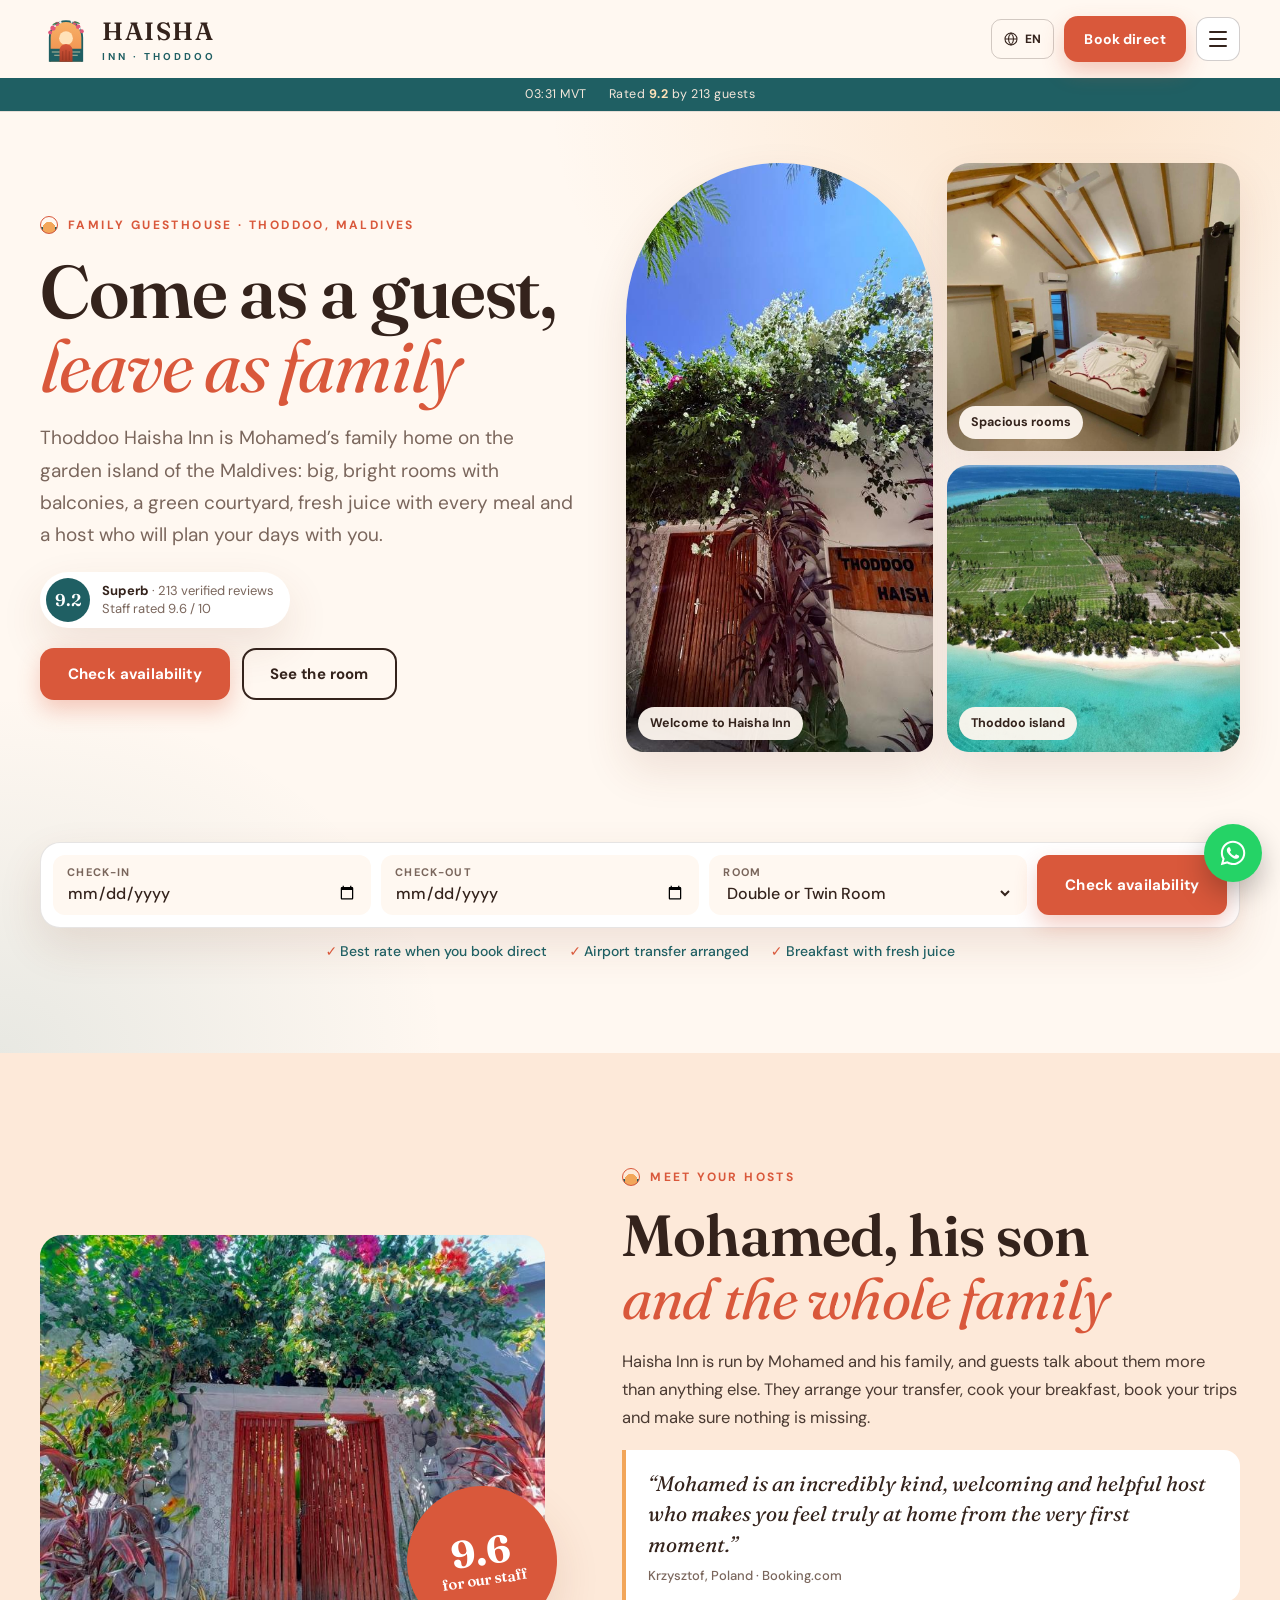
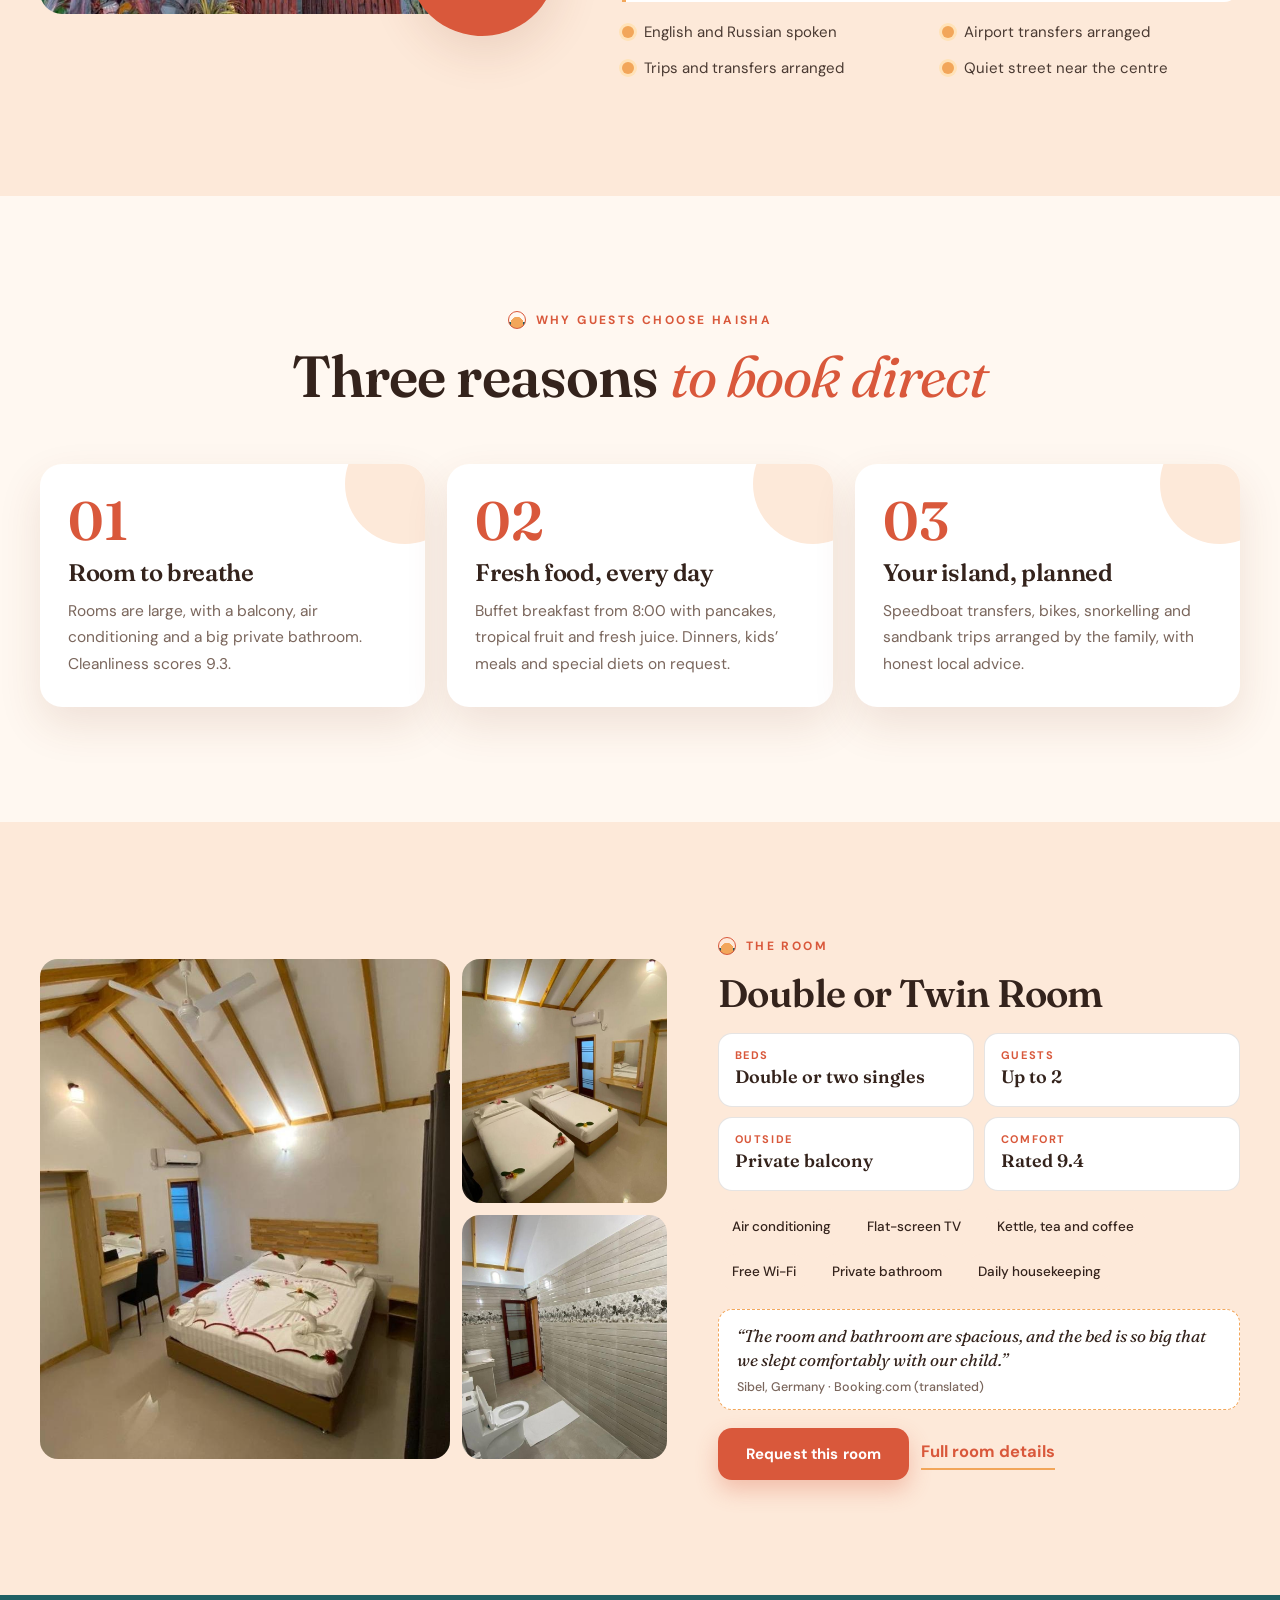
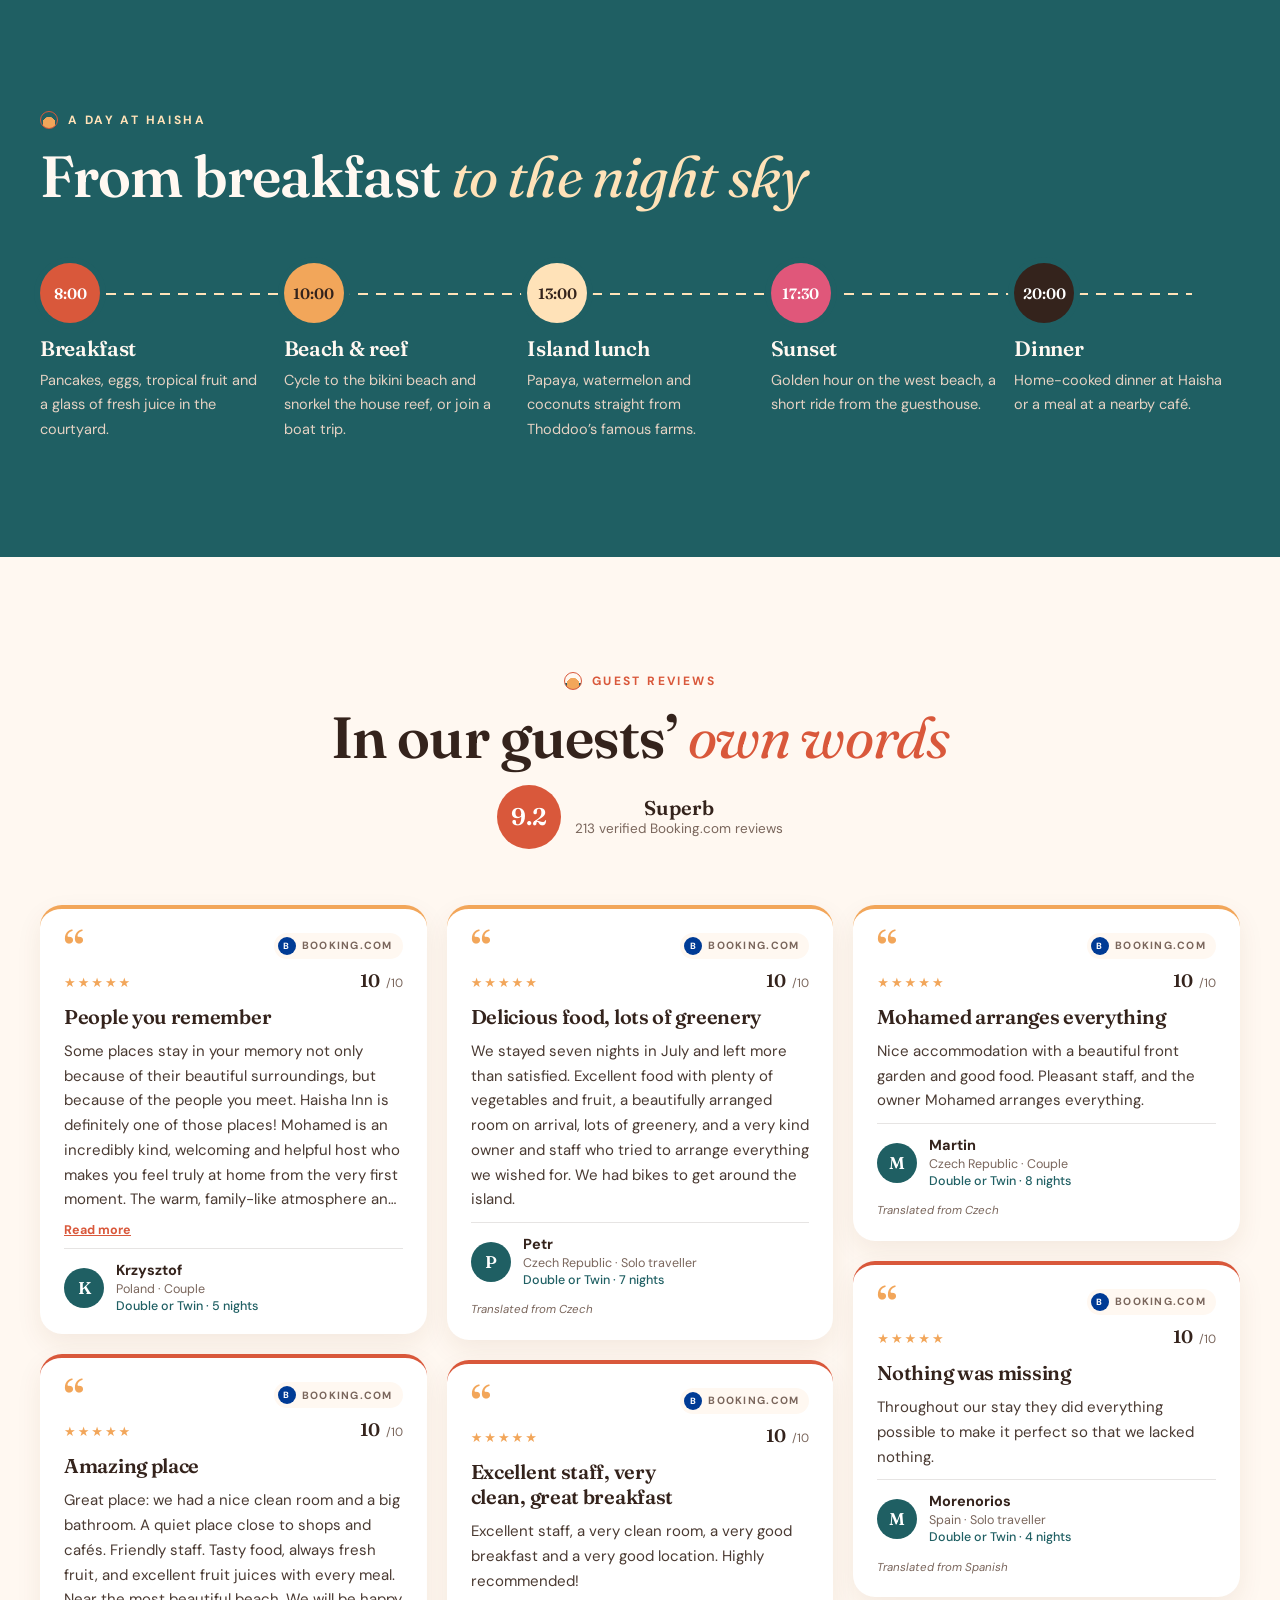
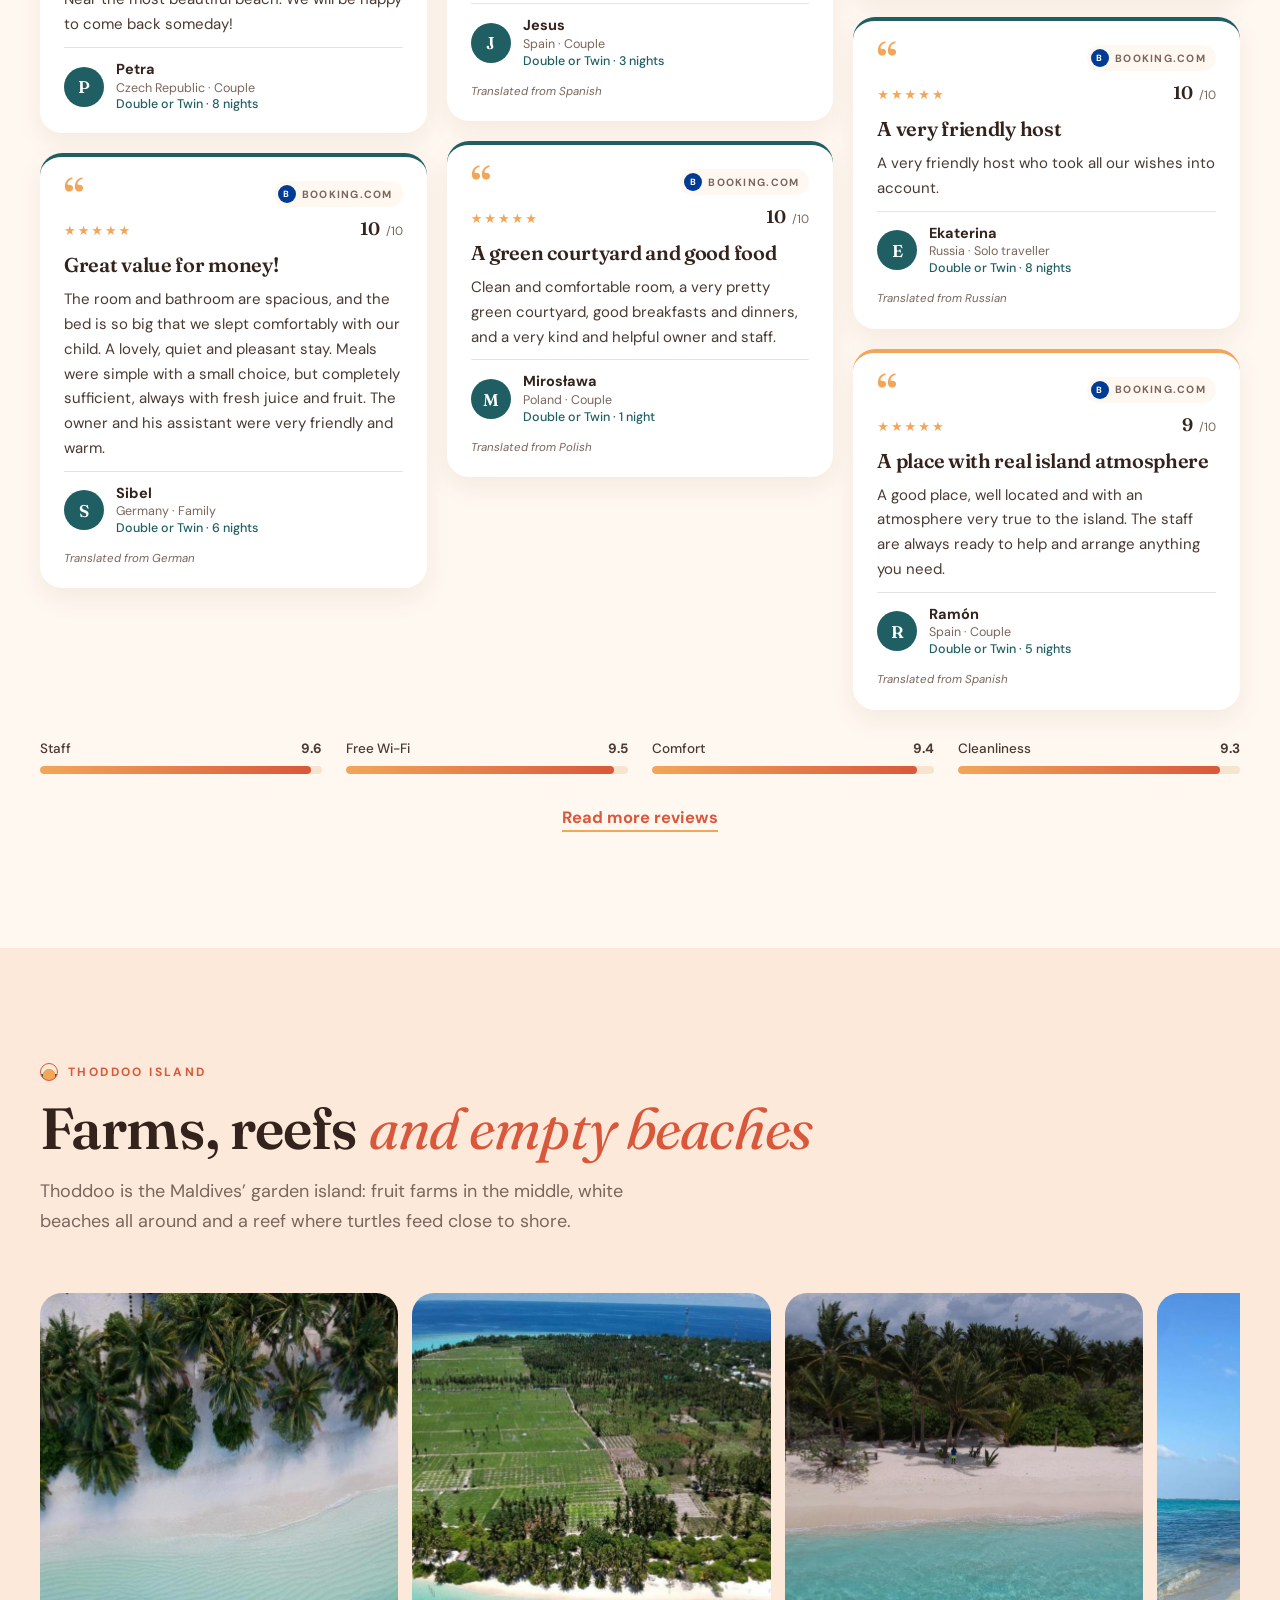
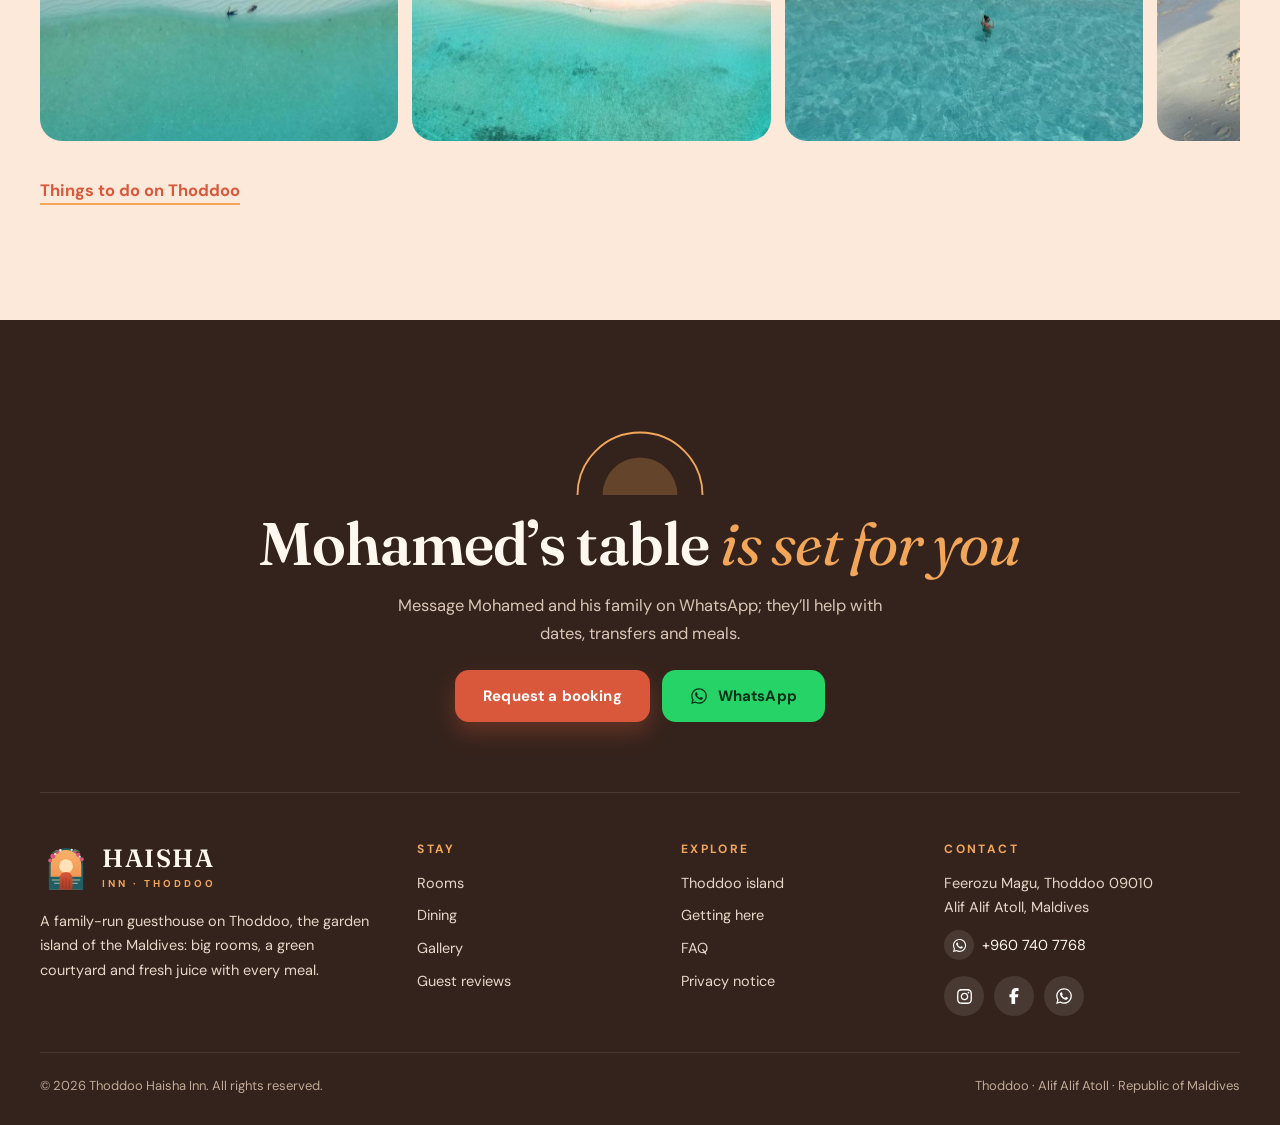
==== index.html @ 19a85dfe "Thoddoo Haisha Inn website" ====
<!doctype html>
<html lang="en">
<head>
<meta charset="utf-8">
<meta name="viewport" content="width=device-width,initial-scale=1,viewport-fit=cover">
<title>Thoddoo Haisha Inn | Family-Run Guesthouse on Thoddoo Island, Maldives</title>
<meta name="description" content="Stay with Mohamed's family at Thoddoo Haisha Inn: spacious balcony rooms, a green courtyard, buffet breakfast with fresh juice, airport transfers and bikes. Rated 9.2 by 213 guests. Book direct.">
<meta name="keywords" content="Thoddoo Haisha Inn, Haisha Inn Thoddoo, Thoddoo guesthouse, family-run guesthouse Maldives, where to stay in Thoddoo, Thoddoo island Maldives, Alif Alif Atoll, budget guesthouse Thoddoo">
<meta name="theme-color" content="#D9583B">
<meta property="og:type" content="website">
<meta property="og:site_name" content="Thoddoo Haisha Inn">
<meta property="og:title" content="Thoddoo Haisha Inn | Family-Run Guesthouse on Thoddoo Island, Maldives">
<meta property="og:description" content="Stay with Mohamed's family at Thoddoo Haisha Inn: spacious balcony rooms, a green courtyard, buffet breakfast with fresh juice, airport transfers and bikes. Rated 9.2 by 213 guests. Book direct.">
<meta property="og:image" content="assets/p01.jpg">
<meta name="twitter:card" content="summary_large_image">
<link rel="icon" type="image/svg+xml" href="logo-mark.svg">
<link rel="preconnect" href="https://fonts.googleapis.com">
<link rel="preconnect" href="https://fonts.gstatic.com" crossorigin>
<link rel="stylesheet" href="https://fonts.googleapis.com/css2?family=Fraunces:ital,opsz,wght@0,9..144,400;0,9..144,600;1,9..144,400;1,9..144,600&family=DM+Sans:wght@400;500;700&display=swap">
<link rel="stylesheet" href="style.css">
<script type="application/ld+json">
{"@context":"https://schema.org","@type":"Hotel","name":"Thoddoo Haisha Inn","description":"Family-run guesthouse on Thoddoo island, Alif Alif Atoll, Maldives, with spacious balcony rooms, a green courtyard, buffet breakfasts with fresh juice and fruit, airport transfers and bike rental.","address":{"@type":"PostalAddress","streetAddress":"Feerozu Magu","addressLocality":"Thoddoo","postalCode":"09010","addressRegion":"Alif Alif Atoll","addressCountry":"MV"},"geo":{"@type":"GeoCoordinates","latitude":4.436254,"longitude":72.962651},"checkinTime":"08:30","checkoutTime":"12:00","petsAllowed":false,"availableLanguage":["English","Russian"],"amenityFeature":[{"@type":"LocationFeatureSpecification","name":"Free Wi-Fi","value":true},{"@type":"LocationFeatureSpecification","name":"Air conditioning","value":true},{"@type":"LocationFeatureSpecification","name":"Garden","value":true},{"@type":"LocationFeatureSpecification","name":"Airport shuttle","value":true},{"@type":"LocationFeatureSpecification","name":"Room service","value":true},{"@type":"LocationFeatureSpecification","name":"Shared kitchen","value":true},{"@type":"LocationFeatureSpecification","name":"Private beach area","value":true}],"aggregateRating":{"@type":"AggregateRating","ratingValue":"9.2","bestRating":"10","worstRating":"1","reviewCount":"213"},"telephone":"+960 740 7768","image":"assets/p01.jpg"}
</script>
</head>
<body data-page="home">
<svg width="0" height="0" style="position:absolute" aria-hidden="true">
  <defs><linearGradient id="hs-sky" x1="0" y1="0" x2="0" y2="1"><stop offset="0" stop-color="#F7B267"/><stop offset="1" stop-color="#F08A4B"/></linearGradient>
    <linearGradient id="hs-door" x1="0" y1="0" x2="0" y2="1"><stop offset="0" stop-color="#D9583B"/><stop offset="1" stop-color="#A63D27"/></linearGradient></defs>
  <symbol id="logo" viewBox="0 0 64 64"><path d="M12 60V30a20 20 0 0 1 40 0v30z" fill="url(#hs-sky)"/>
  <circle cx="32" cy="31" r="8.5" fill="#FFE2B8"/>
  <path d="M12 44h40v16H12z" fill="#1F5F63"/>
  <path d="M15 48h34M18 52h28" stroke="#FFE2B8" stroke-width="1.2" stroke-linecap="round" opacity=".7"/>
  <path d="M24 60V46a8 8 0 0 1 16 0v14z" fill="url(#hs-door)"/>
  <path d="M28 47.5v10M32 46v12M36 47.5v10" stroke="#7A2A1A" stroke-width="1" stroke-linecap="round" opacity=".55"/>
  <path d="M12 60V30a20 20 0 0 1 40 0v30" fill="none" stroke="#1F5F63" stroke-width="2.2"/>
  <g fill="#E0577A">
    <circle cx="16" cy="18.5" r="3.2"/><circle cx="21" cy="13.5" r="2.6"/><circle cx="12.5" cy="24" r="2.4"/>
    <circle cx="47" cy="17" r="2.8"/><circle cx="51.5" cy="22.5" r="2.4"/><circle cx="43" cy="12.5" r="2.2"/>
  </g>
  <g fill="#FFFFFF" opacity=".9"><circle cx="18.5" cy="16" r="1.3"/><circle cx="49" cy="19.5" r="1.2"/><circle cx="25" cy="11.3" r="1.5"/><circle cx="39" cy="10.8" r="1.4"/></g>
  <g fill="#3E7C4F"><path d="M23 12c-3.5-1-6.5.5-8 3 3-.8 5.5-.6 8-3z"/><path d="M41 11c3.5-1.3 6.8 0 8.5 2.5-3.2-.6-5.8-.4-8.5-2.5z"/></g></symbol>
  <symbol id="i-wa" viewBox="0 0 448 512"><path fill="currentColor" d="M380.9 97.1C339 55.1 283.2 32 223.9 32c-122.4 0-222 99.6-222 222 0 39.1 10.2 77.3 29.6 111L0 480l117.7-30.9c32.4 17.7 68.9 27 106.1 27h.1c122.3 0 224.1-99.6 224.1-222 0-59.3-25.2-115-67.1-157zm-157 341.6c-33.2 0-65.7-8.9-94-25.7l-6.7-4-69.8 18.3L72 359.2l-4.4-7c-18.5-29.4-28.2-63.3-28.2-98.2 0-101.7 82.8-184.5 184.6-184.5 49.3 0 95.6 19.2 130.4 54.1 34.8 34.9 56.2 81.2 56.1 130.5 0 101.8-84.9 184.6-186.6 184.6zm101.2-138.2c-5.5-2.8-32.8-16.2-37.9-18-5.1-1.9-8.8-2.8-12.5 2.8-3.7 5.6-14.3 18-17.6 21.8-3.2 3.7-6.5 4.2-12 1.4-32.6-16.3-54-29.1-75.5-66-5.7-9.8 5.7-9.1 16.3-30.3 1.8-3.7.9-6.9-.5-9.7-1.4-2.8-12.5-30.1-17.1-41.2-4.5-10.8-9.1-9.3-12.5-9.5-3.2-.2-6.9-.2-10.6-.2-3.7 0-9.7 1.4-14.8 6.9-5.1 5.6-19.4 19-19.4 46.3 0 27.3 19.9 53.7 22.6 57.4 2.8 3.7 39.1 59.7 94.8 83.8 35.2 15.2 49 16.5 66.6 13.9 10.7-1.6 32.8-13.4 37.4-26.4 4.6-13 4.6-24.1 3.2-26.4-1.3-2.5-5-3.9-10.5-6.6z"/></symbol>
  <symbol id="i-ig" viewBox="0 0 448 512"><path fill="currentColor" d="M224.1 141c-63.6 0-114.9 51.3-114.9 114.9s51.3 114.9 114.9 114.9S339 319.5 339 255.9 287.7 141 224.1 141zm0 189.6c-41.1 0-74.7-33.5-74.7-74.7s33.5-74.7 74.7-74.7 74.7 33.5 74.7 74.7-33.6 74.7-74.7 74.7zm146.4-194.3c0 14.9-12 26.8-26.8 26.8-14.9 0-26.8-12-26.8-26.8s12-26.8 26.8-26.8 26.8 12 26.8 26.8zm76.1 27.2c-1.7-35.9-9.9-67.7-36.2-93.9-26.2-26.2-58-34.4-93.9-36.2-37-2.1-147.9-2.1-184.9 0-35.8 1.7-67.6 9.9-93.9 36.1s-34.4 58-36.2 93.9c-2.1 37-2.1 147.9 0 184.9 1.7 35.9 9.9 67.7 36.2 93.9s58 34.4 93.9 36.2c37 2.1 147.9 2.1 184.9 0 35.9-1.7 67.7-9.9 93.9-36.2 26.2-26.2 34.4-58 36.2-93.9 2.1-37 2.1-147.8 0-184.8zM398.8 388c-7.8 19.6-22.9 34.7-42.6 42.6-29.5 11.7-99.5 9-132.1 9s-102.7 2.6-132.1-9c-19.6-7.8-34.7-22.9-42.6-42.6-11.7-29.5-9-99.5-9-132.1s-2.6-102.7 9-132.1c7.8-19.6 22.9-34.7 42.6-42.6 29.5-11.7 99.5-9 132.1-9s102.7-2.6 132.1 9c19.6 7.8 34.7 22.9 42.6 42.6 11.7 29.5 9 99.5 9 132.1s2.7 102.7-9 132.1z"/></symbol>
  <symbol id="i-viber" viewBox="0 0 512 512"><path fill="currentColor" d="M444 49.9C431.3 38.2 379.9.9 265.3.4c0 0-135.1-8.1-200.9 52.3C27.8 89.3 14.9 143 13.5 209.5c-1.4 66.5-3.1 191.1 117 224.9h.1l-.1 51.6s-.8 20.9 13 25.1c16.6 5.2 26.4-10.7 42.3-27.8 8.7-9.4 20.7-23.2 29.8-33.7 82.2 6.9 145.3-8.9 152.5-11.2 16.6-5.4 110.5-17.4 125.7-142 15.8-128.6-7.6-209.8-49.8-246.5zM457.9 287c-12.9 104-89 110.6-103 115.1-6 1.9-61.5 15.7-131.2 11.2 0 0-52 62.7-68.2 79-5.3 5.3-11.1 4.8-11-5.7 0-6.9.4-85.7.4-85.7-.1 0-.1 0 0 0-101.8-28.2-95.8-134.3-94.7-189.8 1.1-55.5 11.6-101 42.6-131.6 55.7-50.5 170.4-43 170.4-43 96.9.4 143.3 29.6 154.1 39.4 35.7 30.6 53.9 103.8 40.6 211.1zm-139-80.8c.4 8.6-12.5 9.2-12.9.6-1.1-22-11.4-32.7-32.6-33.9-8.6-.5-7.8-13.4.7-12.9 27.9 1.5 43.4 17.5 44.8 46.2zm20.3 11.3c1-42.4-25.5-75.6-75.8-79.3-8.5-.6-7.6-13.5.9-12.9 58 4.2 88.9 44.1 87.8 92.5-.1 8.6-13.1 8.2-12.9-.3zm47 13.4c.1 8.6-12.9 8.7-12.9.1-.6-81.5-54.9-125.9-120.8-126.4-8.5-.1-8.5-12.9 0-12.9 73.7.5 133 51.4 133.7 139.2zM374.9 329v.2c-10.8 19-31 40-51.8 33.3l-.2-.3c-21.1-5.9-70.8-31.5-102.2-56.5-16.2-12.8-31-27.9-42.4-42.4-10.3-12.9-20.7-28.2-30.8-46.6-21.3-38.5-26-55.7-26-55.7-6.7-20.8 14.2-41 33.3-51.8h.2c9.2-4.8 18-3.2 23.9 3.9 0 0 12.4 14.8 17.7 22.1 5 6.8 11.7 17.7 15.2 23.8 6.1 10.9 2.3 22-3.7 26.6l-12 9.6c-6.1 4.9-5.3 14-5.3 14s17.8 67.3 84.3 84.3c0 0 9.1.8 14-5.3l9.6-12c4.6-6 15.7-9.8 26.6-3.7 14.7 8.3 33.4 21.2 45.8 32.9 7 5.7 8.6 14.4 3.8 23.6z"/></symbol>
  <symbol id="i-fb" viewBox="0 0 320 512"><path fill="currentColor" d="M80 299.3V512H196V299.3h86.5l18-97.8H196V166.9c0-51.7 20.3-71.5 72.7-71.5c16.3 0 29.4 .4 37 1.2V7.9C291.4 4 256.4 0 236.2 0C129.3 0 80 50.5 80 159.4v42.1H14v97.8H80z"/></symbol>
  <symbol id="i-mail" viewBox="0 0 24 24"><g fill="none" stroke="currentColor" stroke-width="1.5" stroke-linecap="round" stroke-linejoin="round"><rect x="3" y="5" width="18" height="14" rx="2"/><path d="M3 7l9 6 9-6"/></g></symbol>
  <symbol id="i-pin" viewBox="0 0 24 24"><g fill="none" stroke="currentColor" stroke-width="1.5" stroke-linejoin="round"><path d="M12 21s-7-6.2-7-11.5A7 7 0 0 1 19 9.5C19 14.8 12 21 12 21z"/><circle cx="12" cy="9.5" r="2.5"/></g></symbol>
  <symbol id="i-phone" viewBox="0 0 24 24"><path fill="none" stroke="currentColor" stroke-width="1.5" stroke-linejoin="round" d="M5 4h4l2 5-2.5 1.5a11 11 0 0 0 5 5L15 13l5 2v4a2 2 0 0 1-2 2A16 16 0 0 1 3 6a2 2 0 0 1 2-2"/></symbol>
  <symbol id="i-clock" viewBox="0 0 24 24"><g fill="none" stroke="currentColor" stroke-width="1.5" stroke-linecap="round"><circle cx="12" cy="12" r="9"/><path d="M12 7v5l3 2"/></g></symbol>
  <symbol id="u-star" viewBox="0 0 24 24"><path fill="none" stroke="currentColor" stroke-width="1.4" stroke-linejoin="round" d="M12 3l2.7 5.6 6.1.9-4.4 4.3 1 6.1L12 17l-5.4 2.9 1-6.1-4.4-4.3 6.1-.9z"/></symbol>
  <symbol id="u-bal" viewBox="0 0 24 24"><g fill="none" stroke="currentColor" stroke-width="1.4" stroke-linecap="round"><path d="M5 3h14v9H5zM12 3v9M3 12h18M5 12v9M9.5 12v9M14.5 12v9M19 12v9M3 21h18"/></g></symbol>
  <symbol id="u-walk" viewBox="0 0 24 24"><g fill="none" stroke="currentColor" stroke-width="1.4" stroke-linecap="round" stroke-linejoin="round"><circle cx="13" cy="4" r="1.8"/><path d="M10 21l2-6 3 3v3M9 11l3-3 3 3 2 1M12 8l-1 7M7 13l2-2"/><path d="M2 21c2 0 2-1 4-1"/></g></symbol>
  <symbol id="u-fam" viewBox="0 0 24 24"><g fill="none" stroke="currentColor" stroke-width="1.4" stroke-linecap="round"><circle cx="7" cy="6" r="2.2"/><circle cx="17" cy="6" r="2.2"/><circle cx="12" cy="12" r="1.7"/><path d="M3 20v-5a4 4 0 0 1 8 0M13 15a4 4 0 0 1 8 0v5M9.5 20v-2.5a2.5 2.5 0 0 1 5 0V20"/></g></symbol>
  <symbol id="u-bike" viewBox="0 0 24 24"><g fill="none" stroke="currentColor" stroke-width="1.4" stroke-linecap="round" stroke-linejoin="round"><circle cx="5.5" cy="16" r="3.5"/><circle cx="18.5" cy="16" r="3.5"/><path d="M5.5 16l4-7h6.5l2.5 7M9.5 9L12 16h1.5L16 9M8 6.5h3M15 6h2.5"/></g></symbol>
  <symbol id="u-boat" viewBox="0 0 24 24"><g fill="none" stroke="currentColor" stroke-width="1.4" stroke-linecap="round" stroke-linejoin="round"><path d="M3 14h18l-2.5 4.5H5.5z"/><path d="M6 14V9h8l3 5M9 9V6.5M2 21c1.5 0 1.5-1 3-1s1.5 1 3 1 1.5-1 3-1 1.5 1 3 1 1.5-1 3-1 1.5 1 3 1"/></g></symbol>
  <symbol id="u-food" viewBox="0 0 24 24"><g fill="none" stroke="currentColor" stroke-width="1.4" stroke-linecap="round" stroke-linejoin="round"><path d="M4 3v7a2 2 0 0 0 4 0V3M6 10v11M16 3c-2 0-3 2.5-3 6s1 4 3 4v8M16 3v18"/></g></symbol>
  <symbol id="u-wifi" viewBox="0 0 24 24"><g fill="none" stroke="currentColor" stroke-width="1.4" stroke-linecap="round"><path d="M2.5 9a14 14 0 0 1 19 0M5.5 12.5a9.5 9.5 0 0 1 13 0M8.5 16a5 5 0 0 1 7 0"/><circle cx="12" cy="19.2" r="1" fill="currentColor"/></g></symbol>
  <symbol id="u-snow" viewBox="0 0 24 24"><g fill="none" stroke="currentColor" stroke-width="1.4" stroke-linecap="round"><path d="M12 2v20M4.5 6.5l15 11M19.5 6.5l-15 11M9 3.5l3 2.5 3-2.5M9 20.5l3-2.5 3 2.5"/></g></symbol>
  <symbol id="u-desk" viewBox="0 0 24 24"><g fill="none" stroke="currentColor" stroke-width="1.4" stroke-linecap="round"><path d="M3 18h18M5 18a7 7 0 0 1 14 0M12 9V7M10 7h4"/></g></symbol>
  <symbol id="u-bell" viewBox="0 0 24 24"><g fill="none" stroke="currentColor" stroke-width="1.4" stroke-linecap="round"><path d="M3 17h18M4.5 17a7.5 7.5 0 0 1 15 0M12 9.5V8M7 20h10"/></g></symbol>
  <symbol id="u-leaf" viewBox="0 0 24 24"><g fill="none" stroke="currentColor" stroke-width="1.4" stroke-linecap="round" stroke-linejoin="round"><path d="M5 19c0-8 5-14 15-15-1 10-7 15-15 15zM5 19l8-8"/></g></symbol>
  <symbol id="u-wash" viewBox="0 0 24 24"><g fill="none" stroke="currentColor" stroke-width="1.4"><rect x="4" y="3" width="16" height="18" rx="2"/><circle cx="12" cy="13" r="4.5"/><path d="M7 6.5h2"/></g></symbol>
  <symbol id="u-cash" viewBox="0 0 24 24"><g fill="none" stroke="currentColor" stroke-width="1.4"><rect x="2.5" y="6" width="19" height="12" rx="2"/><circle cx="12" cy="12" r="2.8"/></g></symbol>
  <symbol id="u-lang" viewBox="0 0 24 24"><g fill="none" stroke="currentColor" stroke-width="1.4"><circle cx="12" cy="12" r="9"/><path d="M3 12h18M12 3c2.5 2.6 3.8 5.6 3.8 9s-1.3 6.4-3.8 9c-2.5-2.6-3.8-5.6-3.8-9S9.5 5.6 12 3z"/></g></symbol>
  <symbol id="u-nosmoke" viewBox="0 0 24 24"><g fill="none" stroke="currentColor" stroke-width="1.4" stroke-linecap="round"><circle cx="12" cy="12" r="9"/><path d="M5.6 5.6l12.8 12.8M7 13h7M16 13h1"/></g></symbol>
</svg>

<a class="skip" href="#main">Skip to content</a>
<div class="progress" aria-hidden="true"><i></i></div>

<header class="site-h">
  <div class="wrap">
    <nav class="nav nav-m" id="nav" aria-label="Main">
      <a href="index.html" data-p="home">Home</a><a href="rooms.html" data-p="rooms">Rooms</a><a href="dining.html" data-p="dining">Dining</a><a href="experiences.html" data-p="experiences">Thoddoo</a><a href="gallery.html" data-p="gallery">Gallery</a><a href="reviews.html" data-p="reviews">Reviews</a><a href="plan.html" data-p="plan">Plan Your Trip</a><a href="contact.html" data-p="contact">Contact</a>
    </nav>
    <nav class="nav nav-l" aria-label="Main left"><a href="rooms.html" data-p="rooms">Rooms</a><a href="dining.html" data-p="dining">Dining</a><a href="experiences.html" data-p="experiences">Thoddoo</a><a href="gallery.html" data-p="gallery">Gallery</a></nav>
    <a class="logo" href="index.html" aria-label="Thoddoo Haisha Inn, home"><svg class="logo-svg" aria-hidden="true"><use href="#logo"/></svg><span class="logo-t"><b>HAISHA</b><small>INN · THODDOO</small></span></a>
    <nav class="nav nav-r" aria-label="Main right"><a href="reviews.html" data-p="reviews">Reviews</a><a href="plan.html" data-p="plan">Plan Your Trip</a><a href="contact.html" data-p="contact">Contact</a></nav>
    <a class="btn btn-sun hdr-cta" href="contact.html#book">Book direct</a>
    <button class="burger" type="button" aria-label="Menu" aria-expanded="false" aria-controls="nav"><i></i><i></i><i></i></button>
  </div>
  <div class="sunbar"><span id="mvt"></span><span id="wx" hidden></span><span>Rated <b>9.2</b> by 213 guests</span></div>
</header>

<main id="main" tabindex="-1">
<section class="hero">
  <div class="wrap">
    <div class="hero-copy rv">
      <span class="eyebrow">Family guesthouse · Thoddoo, Maldives</span>
      <h1>Come as a guest, <em>leave as family</em></h1>
      <p class="lead">Thoddoo Haisha Inn is Mohamed’s family home on the garden island of the Maldives: big, bright rooms with balconies, a green courtyard, fresh juice with every meal and a host who will plan your days with you.</p>
      <span class="score-chip"><b>9.2</b><span><strong>Superb</strong> · 213 verified reviews<br>Staff rated 9.6 / 10</span></span>
      <div class="row"><a class="btn btn-sun" href="contact.html#book">Check availability</a><a class="btn btn-ghost" href="rooms.html">See the room</a></div>
    </div>
    <div class="collage rv">
      <figure><img src="assets/p01.jpg" alt="Entrance of Thoddoo Haisha Inn under pink bougainvillea, with the guesthouse name sign" fetchpriority="high"><figcaption>Welcome to Haisha Inn</figcaption></figure>
      <figure><img src="assets/p02.jpg" alt="Spacious double room with wooden ceiling beams"><figcaption>Spacious rooms</figcaption></figure>
      <figure><img src="assets/p07.jpg" alt="Aerial view of Thoddoo island farms and lagoon"><figcaption>Thoddoo island</figcaption></figure>
    </div>
    <div class="bbar rv">
      <form id="bookBar" aria-label="Check availability">
        <label>Check-in<input type="date" id="bIn" required></label>
        <label>Check-out<input type="date" id="bOut" required></label>
        <label>Room<select id="bRoom"><option value="Double or Twin Room">Double or Twin Room</option></select></label>
        <button class="btn btn-sun" type="submit">Check availability</button>
      </form>
      <ul class="perks"><li>Best rate when you book direct</li><li>Airport transfer arranged</li><li>Breakfast with fresh juice</li></ul>
    </div>
  </div>
</section>

<section class="band mist">
  <div class="wrap host">
    <div class="host-photo rv">
      <img src="assets/p09.jpg" alt="Red wooden door framed by flowers at Haisha Inn" loading="lazy">
      <div class="stamp"><b>9.6</b>for our staff</div>
    </div>
    <div class="host-copy rv">
      <span class="eyebrow">Meet your hosts</span>
      <h2 class="h2">Mohamed, his son <em>and the whole family</em></h2>
      <p>Haisha Inn is run by Mohamed and his family, and guests talk about them more than anything else. They arrange your transfer, cook your breakfast, book your trips and make sure nothing is missing.</p>
      <blockquote>“Mohamed is an incredibly kind, welcoming and helpful host who makes you feel truly at home from the very first moment.”<cite>Krzysztof, Poland · Booking.com</cite></blockquote>
      <ul class="ticks"><li>English and Russian spoken</li><li>Airport transfers arranged</li><li>Trips and transfers arranged</li><li>Quiet street near the centre</li></ul>
    </div>
  </div>
</section>

<section class="band">
  <div class="wrap">
    <div class="head center rv"><span class="eyebrow">Why guests choose Haisha</span><h2 class="h2">Three reasons <em>to book direct</em></h2></div>
    <div class="reasons">
      <article class="reason rv"><b>01</b><h3>Room to breathe</h3><p>Rooms are large, with a balcony, air conditioning and a big private bathroom. Cleanliness scores 9.3.</p></article>
      <article class="reason rv"><b>02</b><h3>Fresh food, every day</h3><p>Buffet breakfast from 8:00 with pancakes, tropical fruit and fresh juice. Dinners, kids’ meals and special diets on request.</p></article>
      <article class="reason rv"><b>03</b><h3>Your island, planned</h3><p>Speedboat transfers, bikes, snorkelling and sandbank trips arranged by the family, with honest local advice.</p></article>
    </div>
  </div>
</section>

<section class="band mist">
  <div class="wrap room-feature">
    <div class="room-strip rv" data-lb="room">
      <button type="button"><img src="assets/p02.jpg" alt="Double room with wooden beams and soft light" loading="lazy"></button>
      <button type="button"><img src="assets/p05.jpg" alt="Twin beds set up for two friends" loading="lazy"></button>
      <button type="button"><img src="assets/p03.jpg" alt="Large private bathroom" loading="lazy"></button>
    </div>
    <div class="room-info rv">
      <span class="eyebrow">The room</span>
      <h3>Double or Twin Room</h3>
      <div class="spec"><div><small>Beds</small><b>Double or two singles</b></div><div><small>Guests</small><b>Up to 2</b></div><div><small>Outside</small><b>Private balcony</b></div><div><small>Comfort</small><b>Rated 9.4</b></div></div>
      <ul class="feat"><li>Air conditioning</li><li>Flat-screen TV</li><li>Kettle, tea and coffee</li><li>Free Wi-Fi</li><li>Private bathroom</li><li>Daily housekeeping</li></ul>
      <p class="rq">“The room and bathroom are spacious, and the bed is so big that we slept comfortably with our child.”<cite>Sibel, Germany · Booking.com (translated)</cite></p>
      <div class="row" style="display:flex;gap:12px;flex-wrap:wrap"><a class="btn btn-sun" href="contact.html?room=Double%20or%20Twin%20Room#book">Request this room</a><a class="link" href="rooms.html" style="align-self:center">Full room details</a></div>
    </div>
  </div>
</section>

<section class="band teal">
  <div class="wrap">
    <div class="head rv"><span class="eyebrow">A day at Haisha</span><h2 class="h2">From breakfast <em>to the night sky</em></h2></div>
    <ol class="day">
      <li class="rv"><time>8:00</time><h3>Breakfast</h3><p>Pancakes, eggs, tropical fruit and a glass of fresh juice in the courtyard.</p></li>
      <li class="rv"><time>10:00</time><h3>Beach & reef</h3><p>Cycle to the bikini beach and snorkel the house reef, or join a boat trip.</p></li>
      <li class="rv"><time>13:00</time><h3>Island lunch</h3><p>Papaya, watermelon and coconuts straight from Thoddoo’s famous farms.</p></li>
      <li class="rv"><time>17:30</time><h3>Sunset</h3><p>Golden hour on the west beach, a short ride from the guesthouse.</p></li>
      <li class="rv"><time>20:00</time><h3>Dinner</h3><p>Home-cooked dinner at Haisha or a meal at a nearby café.</p></li>
    </ol>
  </div>
</section>

<section class="band">
  <div class="wrap">
    <div class="head center rv">
      <span class="eyebrow">Guest reviews</span>
      <h2 class="h2">In our guests’ <em>own words</em></h2>
      <span class="tm-sum"><b>9.2</b><span><strong>Superb</strong>213 verified Booking.com reviews</span></span>
    </div>
    <div class="tm-wrap rv"><div class="tm-track" id="tmTrack"></div></div>
    <div class="bars rv">
      <div class="bar"><div><span>Staff</span><b>9.6</b></div><i style="--w:96%"></i></div>
      <div class="bar"><div><span>Free Wi-Fi</span><b>9.5</b></div><i style="--w:95%"></i></div>
      <div class="bar"><div><span>Comfort</span><b>9.4</b></div><i style="--w:94%"></i></div>
      <div class="bar"><div><span>Cleanliness</span><b>9.3</b></div><i style="--w:93%"></i></div>
    </div>
    <p style="text-align:center;margin-top:30px"><a class="link" href="reviews.html">Read more reviews</a></p>
  </div>
</section>

<section class="band mist">
  <div class="wrap">
    <div class="head rv"><span class="eyebrow">Thoddoo island</span><h2 class="h2">Farms, reefs <em>and empty beaches</em></h2><p class="lead">Thoddoo is the Maldives’ garden island: fruit farms in the middle, white beaches all around and a reef where turtles feed close to shore.</p></div>
    <div class="film rv" data-lb="island">
      <button type="button"><img src="assets/p13.jpg" alt="Drone view of Thoddoo beach and turquoise lagoon" loading="lazy"></button>
      <button type="button"><img src="assets/p15.jpg" alt="Aerial view of Thoddoo farms and coastline" loading="lazy"></button>
      <button type="button"><img src="assets/p14.jpg" alt="Clear water over the Thoddoo reef" loading="lazy"></button>
      <button type="button"><img src="assets/p04.jpg" alt="Couple walking on a Thoddoo beach" loading="lazy"></button>
      <button type="button"><img src="assets/p16.jpg" alt="White sand and lagoon seen from above" loading="lazy"></button>
      <button type="button"><img src="assets/p17.jpg" alt="Reef edge and deep blue ocean" loading="lazy"></button>
    </div>
    <p style="margin-top:24px"><a class="link" href="experiences.html">Things to do on Thoddoo</a></p>
  </div>
</section>

</main>

<footer class="site-f">
  <div class="wrap">
    <div class="f-cta">
      <svg class="f-sun" viewBox="0 0 120 60" aria-hidden="true"><path d="M10 60a50 50 0 0 1 100 0" fill="none" stroke="currentColor" stroke-width="1.5"/><path d="M30 60a30 30 0 0 1 60 0" fill="currentColor" opacity=".25"/></svg>
      <h2>Mohamed’s table <em>is set for you</em></h2>
      <p>Message Mohamed and his family on WhatsApp; they’ll help with dates, transfers and meals.</p>
      <div class="row"><a class="btn btn-sun" href="contact.html#book">Request a booking</a><a class="btn btn-wa" data-link="whatsapp" href="contact.html" target="_blank" rel="noopener"><svg width="18" height="18" aria-hidden="true"><use href="#i-wa"/></svg>WhatsApp</a></div>
    </div>
    <div class="ft">
      <div>
        <a class="logo ft-logo" href="index.html" aria-label="Thoddoo Haisha Inn, home"><svg class="logo-svg" aria-hidden="true"><use href="#logo"/></svg><span class="logo-t"><b>HAISHA</b><small>INN · THODDOO</small></span></a>
        <p>A family-run guesthouse on Thoddoo, the garden island of the Maldives: big rooms, a green courtyard and fresh juice with every meal.</p>
      </div>
      <div>
        <h4>Stay</h4>
        <nav aria-label="Stay"><a href="rooms.html">Rooms</a><a href="dining.html">Dining</a><a href="gallery.html">Gallery</a><a href="reviews.html">Guest reviews</a></nav>
      </div>
      <div>
        <h4>Explore</h4>
        <nav aria-label="Explore"><a href="experiences.html">Thoddoo island</a><a href="plan.html">Getting here</a><a href="plan.html#faq">FAQ</a><a href="privacy.html">Privacy notice</a></nav>
      </div>
      <div>
        <h4>Contact</h4>
        <address class="ft-contact">
          <span>Feerozu Magu, Thoddoo 09010<br>Alif Alif Atoll, Maldives</span>
          <span class="fc-line"><a class="fc-ico" data-link="whatsapp" href="contact.html" target="_blank" rel="noopener" aria-label="WhatsApp"><svg width="15" height="15" aria-hidden="true"><use href="#i-wa"/></svg></a><a class="fc-txt" data-link="phone" data-text="phone" href="contact.html"></a></span>
          <span class="fc-line"><a class="fc-ico" data-link="email" href="contact.html" aria-label="Email"><svg width="15" height="15" aria-hidden="true"><use href="#i-mail"/></svg></a><a class="fc-txt" data-link="email" data-text="email" href="contact.html"></a></span>
        </address>
        <div class="social" aria-label="Follow us">
          <a data-link="instagram" href="contact.html" target="_blank" rel="noopener" aria-label="Instagram"><svg width="17" height="17" aria-hidden="true"><use href="#i-ig"/></svg></a>
          <a data-link="facebook" href="contact.html" target="_blank" rel="noopener" aria-label="Facebook"><svg width="16" height="16" aria-hidden="true"><use href="#i-fb"/></svg></a>
          <a data-link="viber" href="contact.html" aria-label="Viber"><svg width="18" height="18" aria-hidden="true"><use href="#i-viber"/></svg></a>
          <a data-link="whatsapp" href="contact.html" target="_blank" rel="noopener" aria-label="WhatsApp"><svg width="18" height="18" aria-hidden="true"><use href="#i-wa"/></svg></a>
        </div>
      </div>
    </div>
    <div class="fb"><span>© <span data-year>2026</span> Thoddoo Haisha Inn. All rights reserved.</span><span>Thoddoo · Alif Alif Atoll · Republic of Maldives</span></div>
  </div>
</footer>

<div class="mbar" role="region" aria-label="Quick booking">
  <a class="btn btn-sun" href="contact.html#book">Check availability</a>
  <a class="btn btn-wa" data-link="whatsapp" href="contact.html" target="_blank" rel="noopener" aria-label="WhatsApp us"><svg width="20" height="20" aria-hidden="true"><use href="#i-wa"/></svg></a>
</div>
<a class="fab" data-link="whatsapp" href="contact.html" target="_blank" rel="noopener" aria-label="Chat with us on WhatsApp"><svg width="28" height="28" aria-hidden="true"><use href="#i-wa"/></svg></a>
<script src="i18n.js"></script>
<script src="site.js"></script>
</body>
</html>
---- style.css ----
/* Thoddoo Haisha Inn — "Sunset Paradise" (archetype 2, warm family edition) */
:root{
  --cream:#FFF8F1; --mist:#FDE9D9; --sand:#F7E4CF; --white:#FFFFFF;
  --coral:#D9583B; --coral-d:#B8432A; --apricot:#F2A65A; --peach:#FFE2B8;
  --teal:#1F5F63; --teal-l:#2A7F84; --pink:#E0577A; --leaf:#3E7C4F;
  --cocoa:#34231C; --text:#4A3A32; --muted:#7A665C; --line:rgba(52,35,28,.12); --line-2:rgba(52,35,28,.22);
  --display:'Fraunces', Georgia, 'Times New Roman', serif;
  --body:'DM Sans', system-ui, -apple-system, 'Segoe UI', sans-serif;
  --gutter:max(20px, env(safe-area-inset-left,0px));
  --r:22px; --shadow:0 18px 44px rgba(120,60,30,.12);
  color-scheme:light;
}
*,*::before,*::after{box-sizing:border-box}
html{scroll-behavior:smooth;-webkit-text-size-adjust:100%;overflow-x:clip}
body{margin:0;background:var(--cream);color:var(--text);font:400 16.5px/1.7 var(--body);-webkit-font-smoothing:antialiased;overflow-x:clip}
img{max-width:100%;display:block}
a{color:inherit}
p{margin:0}
h1,h2,h3,h4{font-family:var(--display);font-weight:600;color:var(--cocoa);margin:0;line-height:1.08;letter-spacing:-.015em;text-wrap:balance;overflow-wrap:break-word;hyphens:auto}
h1 em,h2 em,h3 em{font-style:italic;font-weight:400;color:var(--coral)}
:focus-visible{outline:3px solid var(--apricot);outline-offset:3px}
[hidden]{display:none!important}
::selection{background:var(--peach);color:var(--cocoa)}
main{overflow-x:clip}
main:focus{outline:none}

.wrap{max-width:1240px;margin:0 auto;padding-inline:var(--gutter)}
.band{padding-block:clamp(72px,9vw,120px)}
.band.mist{background:var(--mist)}
.band.teal{background:var(--teal);color:#F3E6DA}
.band.teal h2,.band.teal h3{color:#FFF8F1}
.band.teal h2 em{color:var(--peach)}
.eyebrow{display:inline-flex;align-items:center;gap:10px;font:700 12px var(--body);letter-spacing:.2em;text-transform:uppercase;color:var(--coral)}
.eyebrow::before{content:"";width:18px;height:18px;border-radius:50%;background:radial-gradient(circle at 50% 70%,var(--apricot) 0 45%,transparent 46%),linear-gradient(transparent 62%,var(--teal) 62%);border:1.5px solid var(--coral)}
.band.teal .eyebrow{color:var(--peach)}
.h2{font-size:clamp(34px,4.6vw,58px)}
.lead{font-size:18px;color:var(--muted);max-width:640px}
.head{display:flex;flex-direction:column;gap:16px;margin-bottom:clamp(36px,5vw,56px)}
.head.center{align-items:center;text-align:center}.head.center .lead{margin-inline:auto}

.btn{display:inline-flex;align-items:center;justify-content:center;gap:10px;min-height:52px;padding:0 26px;border-radius:14px;border:2px solid transparent;font:700 15px var(--body);letter-spacing:.01em;text-decoration:none;white-space:nowrap;cursor:pointer;transition:transform .2s,background .2s,color .2s,border-color .2s,box-shadow .2s}
.btn:hover{transform:translateY(-2px)}
.btn-sun{background:var(--coral);color:#fff;box-shadow:0 10px 22px rgba(217,88,59,.3)}.btn-sun:hover{background:var(--coral-d)}
.btn-teal{background:var(--teal);color:#fff}.btn-teal:hover{background:var(--teal-l)}
.btn-ghost{border-color:var(--cocoa);color:var(--cocoa);background:transparent}.btn-ghost:hover{background:var(--cocoa);color:var(--cream)}
.btn-wa{background:#25D366;color:#06311a}
.link{font-weight:700;color:var(--coral);text-decoration:none;border-bottom:2px solid var(--apricot);padding-bottom:2px}
.link:hover{color:var(--coral-d)}

.js .rv{opacity:0;transform:translateY(22px);transition:opacity .8s ease,transform .8s cubic-bezier(.2,.7,.2,1)}
.js .rv.in{opacity:1;transform:none}
@media (prefers-reduced-motion:reduce){html{scroll-behavior:auto}.js .rv{opacity:1;transform:none;transition:none}}

.skip{position:fixed;left:16px;top:-60px;z-index:200;background:var(--teal);color:#fff;padding:12px 18px;border-radius:10px;text-decoration:none;font-weight:700}
.skip:focus{top:12px}
.progress{position:fixed;inset:0 0 auto;height:3px;z-index:120;pointer-events:none}
.progress i{display:block;height:100%;background:linear-gradient(90deg,var(--apricot),var(--coral),var(--teal));transform:scaleX(0);transform-origin:0 50%}

/* ---------- header: centred logo, split navigation ---------- */
.site-h{position:sticky;top:0;z-index:60;background:rgba(255,248,241,.94);backdrop-filter:blur(10px);-webkit-backdrop-filter:blur(10px);border-bottom:1px solid var(--line);transition:box-shadow .3s}
.site-h.scrolled{box-shadow:0 8px 24px rgba(120,60,30,.08)}
.site-h .wrap{display:grid;grid-template-columns:1fr auto 1fr;align-items:center;gap:18px;min-height:78px}
.nav-l{justify-self:end;display:flex;gap:2px}
.nav-r{display:flex;gap:2px;justify-self:start}
.nav-m{display:none}
.nav a{position:relative;text-decoration:none;font-weight:500;font-size:14.5px;color:var(--text);padding:10px 11px;border-radius:10px;white-space:nowrap}
.nav a:hover{color:var(--coral)}
.nav a.on{color:var(--coral)}
.nav a.on::after{content:"";position:absolute;left:50%;bottom:2px;width:6px;height:6px;margin-left:-3px;border-radius:50%;background:var(--apricot)}
.logo{display:flex;align-items:center;gap:10px;text-decoration:none;justify-self:center}
.logo-svg{width:52px;height:52px;flex-shrink:0}
.logo-t{display:flex;flex-direction:column;line-height:1}
.logo-t b{font:600 25px var(--display);letter-spacing:.06em;color:var(--cocoa)}
.logo-t small{font:700 10px var(--body);letter-spacing:.3em;color:var(--teal);margin-top:4px}
.hdr-cta{position:absolute;right:var(--gutter);top:13px;min-height:46px;padding:0 18px;font-size:14px}
.site-h .wrap{position:relative}
.lang{position:absolute;right:calc(var(--gutter) + 156px);top:18px}
.lang-btn{display:inline-flex;align-items:center;gap:6px;height:40px;padding:0 11px;border:1.5px solid var(--line-2);border-radius:10px;background:transparent;color:var(--cocoa);font:700 12px var(--body);letter-spacing:.08em;cursor:pointer}
.lang-menu{position:absolute;top:calc(100% + 10px);right:0;z-index:90;min-width:190px;background:#fff;border-radius:16px;box-shadow:var(--shadow);padding:6px;display:grid;gap:2px}
.lang-menu button{display:flex;justify-content:space-between;gap:14px;width:100%;padding:10px 12px;border:0;border-radius:10px;background:none;color:var(--cocoa);font:500 15px system-ui,'Segoe UI',Tahoma,sans-serif;cursor:pointer;text-align:start}
.lang-menu button small{font-size:11px;font-weight:700;color:var(--muted)}
.lang-menu button:hover{background:var(--mist)}
.lang-menu button.on{background:var(--coral);color:#fff}.lang-menu button.on small{color:#fff}
.lang-row{display:none}
.burger{display:none;width:44px;height:44px;border:1.5px solid var(--line-2);border-radius:12px;background:#fff;color:var(--cocoa);cursor:pointer;flex-direction:column;align-items:center;justify-content:center;gap:5px}
.burger i{width:18px;height:2px;border-radius:2px;background:currentColor;transition:transform .25s,opacity .25s}
.site-h.open .burger i:nth-child(1){transform:translateY(7px) rotate(45deg)}
.site-h.open .burger i:nth-child(2){opacity:0}
.site-h.open .burger i:nth-child(3){transform:translateY(-7px) rotate(-45deg)}
.sunbar{display:flex;justify-content:center;gap:22px;flex-wrap:wrap;padding:6px var(--gutter);background:var(--teal);color:#F3E6DA;font-size:12.5px;letter-spacing:.04em}
.sunbar b{color:var(--peach)}
@media (max-width:1400px){.nav a{padding:10px 8px;font-size:14px}.lang{right:calc(var(--gutter) + 150px)}}
@media (max-width:1280px){
  .site-h .wrap{display:flex;align-items:center;gap:10px}
  .nav-l,.nav-r{display:none}
  .logo{margin-inline-end:auto}
  .hdr-cta{position:static}
  .lang{position:relative;right:auto;top:auto;justify-self:end}
  .burger{display:flex}
  .nav-m{position:absolute;left:0;right:0;top:100%;display:none;flex-direction:column;background:var(--cream);border-bottom:1px solid var(--line);box-shadow:0 20px 40px rgba(120,60,30,.14);padding:8px var(--gutter) 22px;max-height:calc(100vh - 120px);overflow:auto}
  .site-h.open .nav-m{display:flex}
  .nav-m a{font:500 23px var(--display);color:var(--cocoa);padding:13px 4px;border-bottom:1px solid var(--line);border-radius:0}
  .nav-m a.on::after{display:none}
  .lang-row{display:flex;flex-wrap:wrap;gap:8px;padding-top:16px}
  .lang-row button{border:0;background:var(--mist);color:var(--cocoa);border-radius:10px;padding:9px 13px;font:500 14px system-ui,'Segoe UI',Tahoma,sans-serif;cursor:pointer}
  .lang-row button.on{background:var(--coral);color:#fff}
}
@media (max-width:560px){.hdr-cta{display:none}.lang{display:none}.logo-svg{width:44px;height:44px}.logo-t b{font-size:21px}.sunbar #wx{display:none}}

/* ---------- hero: three-photo collage + booking card ---------- */
.hero{padding-block:clamp(28px,4vw,56px) clamp(56px,7vw,90px);background:radial-gradient(60vw 40vw at 85% 0%,rgba(242,166,90,.22),transparent 70%),radial-gradient(50vw 40vw at 0% 100%,rgba(31,95,99,.10),transparent 70%)}
.hero .wrap{display:grid;grid-template-columns:minmax(0,1fr) minmax(0,1.15fr);gap:clamp(28px,4vw,64px);align-items:center}
.hero-copy{display:flex;flex-direction:column;gap:20px}
.hero h1{font-size:clamp(44px,5.8vw,80px);line-height:1}
.hero .lead{font-size:clamp(17px,1.5vw,19px)}
.hero .row{display:flex;gap:12px;flex-wrap:wrap}
.score-chip{display:inline-flex;align-items:center;gap:12px;align-self:flex-start;background:#fff;border-radius:999px;padding:6px 16px 6px 6px;box-shadow:var(--shadow)}
.score-chip b{display:flex;align-items:center;justify-content:center;width:44px;height:44px;border-radius:50%;background:var(--teal);color:#fff;font:600 17px var(--display)}
.score-chip span{font-size:13px;line-height:1.35;color:var(--muted)}.score-chip strong{color:var(--cocoa)}
.collage{display:grid;grid-template-columns:1.05fr 1fr;grid-template-rows:1fr 1fr;gap:14px;height:clamp(420px,46vw,600px)}
.collage figure{margin:0;border-radius:var(--r);overflow:hidden;position:relative;box-shadow:var(--shadow)}
.collage figure:first-child{grid-row:span 2;border-radius:200px 200px var(--r) var(--r)}
.collage img{width:100%;height:100%;object-fit:cover}
.collage figure:first-child img{object-position:70% 72%}
.collage figcaption{position:absolute;left:12px;bottom:12px;background:rgba(255,248,241,.94);color:var(--cocoa);font-size:12.5px;font-weight:700;padding:6px 12px;border-radius:999px}
.bbar{grid-column:1/-1;margin-top:clamp(26px,3vw,40px)}
.bbar form{display:grid;grid-template-columns:repeat(3,minmax(0,1fr)) auto;gap:10px;background:#fff;border-radius:20px;padding:12px;box-shadow:var(--shadow);border:1px solid var(--line)}
.bbar label{display:flex;flex-direction:column;gap:3px;background:var(--cream);border-radius:12px;padding:10px 14px;font:700 11px var(--body);letter-spacing:.12em;text-transform:uppercase;color:var(--muted);min-width:0}
.bbar input,.bbar select{border:0;background:transparent;font:500 16px var(--body);color:var(--cocoa);padding:0;letter-spacing:0;text-transform:none;min-width:0;width:100%}
.bbar input:focus,.bbar select:focus{outline:none}
.bbar .btn{min-height:60px;border-radius:12px}
.perks{list-style:none;margin:12px 0 0;padding:0;display:flex;flex-wrap:wrap;gap:6px 22px;justify-content:center;font-size:14px;color:var(--teal);font-weight:500}
.perks li::before{content:"✓ ";color:var(--coral);font-weight:700}
@media (max-width:980px){.hero .wrap{grid-template-columns:1fr}.collage{height:clamp(360px,90vw,520px)}}
@media (max-width:760px){.bbar form{grid-template-columns:1fr 1fr}.bbar label:nth-child(3),.bbar .btn{grid-column:1/-1}}

/* ---------- host / family welcome ---------- */
.host{display:grid;grid-template-columns:minmax(0,.9fr) minmax(0,1.1fr);gap:clamp(32px,6vw,90px);align-items:center}
.host-photo{position:relative}
.host-photo img{width:100%;aspect-ratio:4/3;object-fit:cover;border-radius:var(--r)}
.host-photo .stamp{position:absolute;right:-12px;bottom:-22px;width:150px;height:150px;border-radius:50%;background:var(--coral);color:#fff;display:flex;flex-direction:column;align-items:center;justify-content:center;text-align:center;font:600 15px/1.2 var(--display);padding:18px;box-shadow:var(--shadow);transform:rotate(-8deg)}
.host-photo .stamp b{font-size:38px;line-height:1}
.host-copy{display:flex;flex-direction:column;gap:18px}
.host-copy blockquote{margin:0;padding:18px 22px;border-left:4px solid var(--apricot);background:#fff;border-radius:0 16px 16px 0;font:italic 400 21px/1.45 var(--display);color:var(--cocoa)}
.host-copy blockquote cite{display:block;margin-top:8px;font:500 13px var(--body);font-style:normal;color:var(--muted)}
.ticks{list-style:none;margin:0;padding:0;display:grid;grid-template-columns:1fr 1fr;gap:10px 22px}
.ticks li{display:flex;gap:10px;align-items:flex-start;font-size:15px}
.ticks li::before{content:"";flex-shrink:0;margin-top:6px;width:12px;height:12px;border-radius:50%;background:var(--apricot);box-shadow:0 0 0 3px var(--peach)}
@media (max-width:900px){.host{grid-template-columns:1fr}.host-photo .stamp{right:8px}}
@media (max-width:480px){.ticks{grid-template-columns:1fr}}

/* ---------- three reasons ---------- */
.reasons{display:grid;grid-template-columns:repeat(3,minmax(0,1fr));gap:22px}
.reason{background:#fff;border-radius:var(--r);padding:30px 28px;display:flex;flex-direction:column;gap:12px;box-shadow:var(--shadow);position:relative;overflow:hidden}
.reason::after{content:"";position:absolute;right:-40px;top:-40px;width:120px;height:120px;border-radius:50%;background:var(--mist)}
.reason b{font:600 54px/1 var(--display);color:var(--coral);position:relative;z-index:1}
.reason h3{font-size:24px;position:relative;z-index:1}
.reason p{color:var(--muted);font-size:15.5px;position:relative;z-index:1}
@media (max-width:860px){.reasons{grid-template-columns:1fr}}

/* ---------- room feature ---------- */
.room-feature{display:grid;grid-template-columns:minmax(0,1.2fr) minmax(0,1fr);gap:clamp(28px,4vw,56px);align-items:center}
.room-strip{display:grid;grid-template-columns:2fr 1fr;grid-template-rows:1fr 1fr;gap:12px;height:clamp(340px,40vw,500px)}
.room-strip button{padding:0;border:0;border-radius:18px;overflow:hidden;cursor:zoom-in;background:var(--sand)}
.room-strip button:first-child{grid-row:span 2}
.room-strip img{width:100%;height:100%;object-fit:cover;transition:transform .8s}
.room-strip button:hover img{transform:scale(1.05)}
.room-info{display:flex;flex-direction:column;gap:18px}
.room-info h3{font-size:clamp(30px,3vw,40px)}
.spec{display:grid;grid-template-columns:1fr 1fr;gap:10px}
.spec div{background:#fff;border-radius:14px;padding:14px 16px;border:1px solid var(--line)}
.spec small{display:block;font:700 11px var(--body);letter-spacing:.14em;text-transform:uppercase;color:var(--coral);margin-bottom:2px}
.spec b{font:600 18px var(--display);color:var(--cocoa)}
.feat{list-style:none;margin:0;padding:0;display:flex;flex-wrap:wrap;gap:8px}
.feat li{background:var(--mist);color:var(--cocoa);border-radius:999px;padding:7px 14px;font-size:13.5px;font-weight:500}
.rq{margin:0;padding:14px 18px;border-radius:14px;background:#fff;border:1px dashed var(--apricot);font:italic 400 17px/1.45 var(--display);color:var(--cocoa)}
.rq cite{display:block;margin-top:6px;font:500 12.5px var(--body);font-style:normal;color:var(--muted)}
.policy{font-size:13.5px;color:var(--muted)}
@media (max-width:900px){.room-feature{grid-template-columns:1fr}}

/* ---------- a day at Haisha (timeline) ---------- */
.day{list-style:none;margin:0;padding:0;display:grid;grid-template-columns:repeat(5,minmax(0,1fr));gap:18px;position:relative}
.day::before{content:"";position:absolute;left:4%;right:4%;top:30px;height:2px;background:repeating-linear-gradient(90deg,var(--peach) 0 10px,transparent 10px 18px)}
.day li{position:relative;display:flex;flex-direction:column;gap:8px;padding-top:74px}
.day time{position:absolute;top:0;left:0;width:60px;height:60px;border-radius:50%;background:var(--coral);color:#fff;display:flex;align-items:center;justify-content:center;font:600 15px var(--display);box-shadow:0 0 0 6px var(--teal)}
.day li:nth-child(2) time{background:var(--apricot);color:var(--cocoa)}
.day li:nth-child(3) time{background:var(--peach);color:var(--cocoa)}
.day li:nth-child(4) time{background:var(--pink)}
.day li:nth-child(5) time{background:var(--cocoa)}
.day h3{font-size:21px}
.day p{font-size:14.5px;color:#E5D2C3}
@media (max-width:980px){.day{grid-template-columns:1fr 1fr}.day::before{display:none}}
@media (max-width:520px){.day{grid-template-columns:1fr}}

/* ---------- reviews wall (engine renders .tm cards into #tmTrack) ---------- */
.tm-sum{display:inline-flex;align-items:center;gap:14px}
.tm-sum b{display:flex;align-items:center;justify-content:center;width:64px;height:64px;border-radius:50%;background:var(--coral);color:#fff;font:600 24px var(--display)}
.tm-sum span{display:flex;flex-direction:column;font-size:13.5px;color:var(--muted);line-height:1.35}
.tm-sum strong{font:600 20px var(--display);color:var(--cocoa)}
.tm-wrap .tm-track{display:block;columns:3 300px;column-gap:20px;overflow:visible}
.tm{break-inside:avoid;margin:0 0 20px;background:#fff;border-radius:var(--r);padding:24px 24px 20px;display:flex;flex-direction:column;gap:10px;box-shadow:0 10px 26px rgba(120,60,30,.08);border-top:4px solid var(--apricot)}
.tm:nth-child(3n+2){border-top-color:var(--coral)}.tm:nth-child(3n){border-top-color:var(--teal)}
.tm-top{display:flex;justify-content:space-between;align-items:center}
.tm-q{font:600 46px/0.6 var(--display);color:var(--apricot);height:22px}
.tm-src{display:inline-flex;align-items:center;gap:6px;font:700 10.5px var(--body);letter-spacing:.12em;text-transform:uppercase;color:var(--muted);background:var(--cream);border-radius:999px;padding:4px 10px 4px 4px}
.tm-src i{font-style:normal;width:18px;height:18px;border-radius:50%;background:#003B95;color:#fff;display:inline-flex;align-items:center;justify-content:center;font-size:9px}
.tm-score{display:flex;align-items:baseline;gap:6px}
.tm-score .stars{color:var(--apricot);letter-spacing:2px;font-size:13px}
.tm-score b{margin-left:auto;font:600 18px var(--display);color:var(--cocoa)}
.tm-score small{font-size:12px;color:var(--muted)}
.tm h3{font-size:20px;line-height:1.25}
.tm blockquote{margin:0;font-size:15px;line-height:1.65;color:var(--text);display:-webkit-box;-webkit-line-clamp:7;-webkit-box-orient:vertical;overflow:hidden}
.tm.open blockquote{display:block}
.tm-more{align-self:flex-start;border:0;background:none;padding:0;font:700 12.5px var(--body);color:var(--coral);cursor:pointer;text-decoration:underline}
.tm figcaption{display:flex;align-items:center;gap:12px;padding-top:12px;border-top:1px solid var(--line);flex-wrap:wrap}
.tm .av{width:40px;height:40px;border-radius:50%;background:var(--teal);color:#fff;display:flex;align-items:center;justify-content:center;font:600 17px var(--display);flex-shrink:0}
.tm .who{display:flex;flex-direction:column;line-height:1.35;flex:1;min-width:0}
.tm .who b{font-size:14.5px;color:var(--cocoa)}
.tm .who span{font-size:12.5px;color:var(--muted)}
.tm .who .stay{color:var(--teal);font-weight:500}
.tm .tr{flex-basis:100%;font-size:11.5px;font-style:italic;color:var(--muted)}
.tm-foot,.tm-nav{display:none}
.bars{display:grid;grid-template-columns:repeat(4,minmax(0,1fr));gap:14px 24px;margin-top:28px}
.bar div{display:flex;justify-content:space-between;font-size:13.5px;font-weight:500}
.bar i{display:block;height:8px;border-radius:8px;background:var(--sand);margin-top:6px;overflow:hidden}
.bar i::after{content:"";display:block;height:100%;width:var(--w);border-radius:8px;background:linear-gradient(90deg,var(--apricot),var(--coral))}
@media (max-width:860px){.bars{grid-template-columns:1fr 1fr}}

/* ---------- island film strip ---------- */
.film{display:flex;gap:14px;overflow-x:auto;scroll-snap-type:x mandatory;padding-bottom:12px;scrollbar-color:var(--apricot) transparent}
.film button{flex:0 0 clamp(240px,28vw,360px);aspect-ratio:4/5;border:0;padding:0;border-radius:var(--r);overflow:hidden;cursor:zoom-in;scroll-snap-align:start;background:var(--sand)}
.film img{width:100%;height:100%;object-fit:cover;transition:transform .8s}
.film button:hover img{transform:scale(1.05)}

/* ---------- inner pages ---------- */
.phero{position:relative;overflow:hidden;isolation:isolate;min-height:46vh;display:flex;align-items:flex-end;color:#fff}
.phero>img{position:absolute;inset:0;width:100%;height:100%;object-fit:cover;z-index:-2}
.phero::before{content:"";position:absolute;inset:0;z-index:-1;background:linear-gradient(180deg,rgba(52,35,28,.15),rgba(52,35,28,.7)),linear-gradient(90deg,rgba(217,88,59,.35),transparent 60%)}
.phero .wrap{width:100%;padding-block:90px 48px;display:flex;flex-direction:column;gap:14px}
.phero h1{color:#fff;font-size:clamp(40px,6vw,76px);max-width:16ch}
.phero h1 em{color:var(--peach)}
.phero .lead{color:rgba(255,248,241,.9)}
.crumbs{font-size:13px;letter-spacing:.06em;color:rgba(255,248,241,.85)}.crumbs a{color:inherit}
.cards{display:grid;grid-template-columns:repeat(3,minmax(0,1fr));gap:20px}
.card{background:#fff;border-radius:var(--r);padding:26px;display:flex;flex-direction:column;gap:8px;box-shadow:0 10px 26px rgba(120,60,30,.07)}
.card i{font:italic 600 20px var(--display);color:var(--coral)}
.card h3{font-size:22px}
.card p{font-size:15px;color:var(--muted)}
@media (max-width:980px){.cards{grid-template-columns:1fr 1fr}}
@media (max-width:600px){.cards{grid-template-columns:1fr}}
.info-grid{display:grid;grid-template-columns:repeat(3,minmax(0,1fr));gap:16px}
.info-grid div{background:#fff;border-radius:18px;padding:22px;border:1px solid var(--line)}
.info-grid small{display:block;font:700 11px var(--body);letter-spacing:.14em;text-transform:uppercase;color:var(--coral);margin-bottom:6px}
.info-grid b{display:block;font:600 21px var(--display);color:var(--cocoa);margin-bottom:4px}
.info-grid span{font-size:14.5px;color:var(--muted)}
@media (max-width:900px){.info-grid{grid-template-columns:1fr 1fr}}
@media (max-width:520px){.info-grid{grid-template-columns:1fr}}
.steps{list-style:none;margin:0;padding:0;display:grid;grid-template-columns:repeat(4,minmax(0,1fr));gap:18px}
.steps li{background:#fff;border-radius:18px;padding:22px;display:flex;flex-direction:column;gap:6px;border:1px solid var(--line)}
.steps b{font:600 19px var(--display);color:var(--cocoa)}
.steps span{font-size:14.5px;color:var(--muted)}
.steps li::before{content:counter(list-item);font:600 34px var(--display);color:var(--coral)}
@media (max-width:900px){.steps{grid-template-columns:1fr 1fr}}
@media (max-width:480px){.steps{grid-template-columns:1fr}}
.tt{display:grid;grid-template-columns:1fr 1fr;gap:16px}
.tt div{background:var(--teal);color:#F3E6DA;border-radius:18px;padding:24px}
.tt small{font:700 11px var(--body);letter-spacing:.14em;text-transform:uppercase;color:var(--peach)}
.tt p{display:flex;gap:10px;margin:12px 0 6px}
.tt p span{background:rgba(255,255,255,.12);border-radius:10px;padding:8px 14px;font:600 22px var(--display);color:#fff}
.tt em{font-style:normal;font-size:13px}
@media (max-width:600px){.tt{grid-template-columns:1fr}}
.note{margin-top:18px;background:var(--peach);color:var(--cocoa);border-radius:14px;padding:14px 18px;font-size:15px}
.faq details{border-bottom:1px solid var(--line)}
.faq summary{list-style:none;cursor:pointer;display:flex;justify-content:space-between;gap:16px;padding:20px 0;font:600 20px var(--display);color:var(--cocoa)}
.faq summary::-webkit-details-marker{display:none}
.faq summary::after{content:"+";color:var(--coral);font-size:26px;line-height:1;transition:transform .3s}
.faq details[open] summary::after{transform:rotate(45deg)}
.faq details p{padding:0 0 20px;color:var(--muted);max-width:820px}
.rgal{display:grid;grid-template-columns:repeat(3,1fr);gap:10px}
.rgal button{padding:0;border:0;border-radius:14px;overflow:hidden;aspect-ratio:4/3;cursor:zoom-in;background:var(--sand)}
.rgal button:first-child{grid-column:1/-1;aspect-ratio:16/10}
.rgal img{width:100%;height:100%;object-fit:cover}
.amen{display:grid;grid-template-columns:repeat(4,minmax(0,1fr));gap:12px}
.amen div{display:flex;gap:12px;align-items:center;background:#fff;border-radius:14px;padding:16px;font-size:14.5px;border:1px solid var(--line)}
.amen svg{color:var(--coral);flex-shrink:0}
@media (max-width:900px){.amen{grid-template-columns:1fr 1fr}}
@media (max-width:480px){.amen{grid-template-columns:1fr}}

/* gallery + lightbox */
.filters{display:flex;flex-wrap:wrap;gap:8px;justify-content:center;margin-bottom:30px}
.filters button{border:1.5px solid var(--line-2);background:#fff;color:var(--cocoa);border-radius:999px;padding:9px 18px;font:700 13px var(--body);cursor:pointer}
.filters button.on,.filters button:hover{background:var(--coral);border-color:var(--coral);color:#fff}
.gal{columns:3 280px;column-gap:14px}
.gal button{display:block;width:100%;margin:0 0 14px;padding:0;border:0;border-radius:16px;overflow:hidden;cursor:zoom-in;break-inside:avoid;position:relative;background:var(--sand)}
.gal img{width:100%;height:auto}
.gal span{position:absolute;left:10px;bottom:10px;background:rgba(255,248,241,.94);color:var(--cocoa);font-size:12.5px;font-weight:700;padding:5px 11px;border-radius:999px}
.lb{position:fixed;inset:0;z-index:150;background:rgba(40,24,16,.95);display:flex;align-items:center;justify-content:center;padding:56px 70px}
.lb figure{margin:0;display:flex;flex-direction:column;align-items:center;gap:12px}
.lb img{max-width:100%;max-height:calc(100vh - 140px);border-radius:12px}
.lb figcaption{color:var(--peach);font-size:14px}
.lb button{position:absolute;width:48px;height:48px;border-radius:50%;border:0;background:rgba(255,255,255,.12);color:#fff;font-size:22px;cursor:pointer}
.lb .x{top:16px;right:16px}.lb .pv{left:14px;top:50%;transform:translateY(-50%)}.lb .nx{right:14px;top:50%;transform:translateY(-50%)}
@media (max-width:600px){.lb{padding:56px 10px 80px}.lb .pv,.lb .nx{top:auto;bottom:16px;transform:none}}

/* contact + form */
.contact{display:grid;grid-template-columns:minmax(0,.9fr) minmax(0,1.1fr);gap:clamp(28px,5vw,70px);align-items:start}
.clist{list-style:none;margin:0;padding:0;display:grid;gap:12px}
.clist li{display:flex;gap:14px;align-items:flex-start;background:#fff;border-radius:16px;padding:16px 18px;border:1px solid var(--line)}
.clist svg{color:var(--coral);flex-shrink:0;margin-top:3px}
.clist small{display:block;font:700 11px var(--body);letter-spacing:.14em;text-transform:uppercase;color:var(--muted)}
.clist a{text-decoration:none;color:var(--cocoa);font-weight:500}
.soc{display:flex;gap:8px;margin-top:6px}
.soc a{width:38px;height:38px;border-radius:50%;display:inline-flex;align-items:center;justify-content:center;background:var(--mist);color:var(--coral)!important}
.map{border-radius:18px;overflow:hidden;aspect-ratio:16/10;border:1px solid var(--line)}
.map iframe{width:100%;height:100%;border:0}
.walk{list-style:none;margin:0;padding:0;display:grid;gap:8px}
.walk li{display:grid;grid-template-columns:70px 1fr auto;gap:12px;align-items:center;background:#fff;border-radius:14px;padding:12px 16px;border:1px solid var(--line)}
.walk b{font:600 19px var(--display);color:var(--coral)}
.walk small{color:var(--muted)}
.form{background:#fff;border-radius:24px;padding:clamp(22px,3vw,38px);display:grid;grid-template-columns:1fr 1fr;gap:16px 18px;box-shadow:var(--shadow);border-top:6px solid var(--coral)}
.form h3{grid-column:1/-1;font-size:30px}
.form label{display:flex;flex-direction:column;gap:6px;font:700 11.5px var(--body);letter-spacing:.12em;text-transform:uppercase;color:var(--muted)}
.form input,.form select,.form textarea{border:1.5px solid var(--line-2);border-radius:12px;padding:12px 13px;background:var(--cream);font:400 16px var(--body);color:var(--cocoa);letter-spacing:0;text-transform:none;min-width:0;width:100%}
.form input:focus,.form select:focus,.form textarea:focus{outline:none;border-color:var(--coral);background:#fff}
.form textarea{min-height:100px;resize:vertical}
.form .full,.form .btn{grid-column:1/-1}
.form .ages{border:0;margin:0;padding:14px;border-radius:16px;background:var(--mist)}
.form .ages legend{float:left;width:100%;padding:0;margin-bottom:10px;font:700 11.5px var(--body);letter-spacing:.12em;text-transform:uppercase;color:var(--coral)}
.ages-grid{display:grid;grid-template-columns:repeat(auto-fill,minmax(120px,1fr));gap:10px;clear:both}
.form-note{font-size:13px;color:var(--muted)}.form-note a{color:var(--coral)}
.sent{grid-column:1/-1;background:var(--mist);border-radius:14px;padding:14px;font-size:15px}
.sent .row{display:flex;gap:10px;flex-wrap:wrap;margin-top:10px}
@media (max-width:900px){.contact{grid-template-columns:1fr}}
@media (max-width:520px){.form{grid-template-columns:1fr}}

/* ---------- footer: big sunset CTA ---------- */
.site-f{background:var(--cocoa);color:#E7D6C8;padding-bottom:calc(28px + env(safe-area-inset-bottom,0px))}
.f-cta{position:relative;text-align:center;padding:clamp(64px,8vw,100px) 0 clamp(48px,6vw,70px);display:flex;flex-direction:column;align-items:center;gap:16px;border-bottom:1px solid rgba(255,255,255,.1)}
.f-sun{width:150px;color:var(--apricot)}
.f-cta h2{color:#FFF8F1;font-size:clamp(34px,5vw,60px)}
.f-cta h2 em{color:var(--apricot)}
.f-cta p{max-width:520px;color:#D9C5B6}
.f-cta .row{display:flex;gap:12px;flex-wrap:wrap;justify-content:center;margin-top:6px}
.ft{display:grid;grid-template-columns:1.5fr 1fr 1fr 1.3fr;gap:36px;padding:48px 0 36px}
.ft .logo{justify-self:start}
.ft .logo-t b{color:#FFF8F1}.ft .logo-t small{color:var(--apricot)}
.ft p{margin-top:16px;font-size:14.5px;max-width:330px}
.ft h4{font:700 12px var(--body);letter-spacing:.2em;text-transform:uppercase;color:var(--apricot);margin-bottom:14px}
.ft nav{display:grid;gap:8px}
.ft nav a{text-decoration:none;color:#E7D6C8;font-size:14.5px}.ft nav a:hover{color:#fff}
.ft-contact{font-style:normal;display:grid;gap:10px;font-size:14.5px}
.fc-line{display:inline-flex;align-items:center;gap:8px}
.fc-ico{width:30px;height:30px;border-radius:50%;background:rgba(255,255,255,.1);color:#fff;display:inline-flex;align-items:center;justify-content:center;flex-shrink:0}
.fc-txt{text-decoration:none!important;color:#FFF8F1}
.social{display:flex;gap:10px;margin-top:16px}
.social a{width:40px;height:40px;border-radius:50%;background:rgba(255,255,255,.1);color:#fff;display:flex;align-items:center;justify-content:center}
.social a:hover{background:var(--coral)}
.fb{display:flex;justify-content:space-between;flex-wrap:wrap;gap:10px;padding-top:22px;border-top:1px solid rgba(255,255,255,.1);font-size:13px;color:#BFA897}
@media (max-width:900px){.ft{grid-template-columns:1fr 1fr}}
@media (max-width:520px){.ft{grid-template-columns:1fr}}

/* mobile bar + floating WhatsApp */
.mbar{display:none}
.fab{position:fixed;right:18px;bottom:18px;z-index:70;width:58px;height:58px;border-radius:50%;background:#25D366;color:#fff;display:flex;align-items:center;justify-content:center;box-shadow:0 12px 28px rgba(0,0,0,.25)}
@media (max-width:760px){
  .mbar{display:flex;gap:10px;position:fixed;left:12px;right:12px;bottom:calc(12px + env(safe-area-inset-bottom,0px));z-index:80;padding:8px;border-radius:18px;background:rgba(255,248,241,.95);backdrop-filter:blur(12px);box-shadow:0 14px 34px rgba(120,60,30,.28)}
  .mbar .btn-sun{flex:1;min-height:48px}
  .mbar .btn-wa{width:48px;min-height:48px;padding:0;color:#fff}
  .fab{display:none}
  body{padding-bottom:84px}
  body:has(.site-h.open) .mbar{display:none}
}
.pp{display:none}

/* Arabic / RTL */
html[lang=ar]{--display:'Amiri','Times New Roman',serif;--body:'Tajawal',system-ui,'Segoe UI',Tahoma,sans-serif}
html[lang=ar] *{letter-spacing:0!important}
[dir=rtl] .hdr-cta{right:auto;left:var(--gutter)}
[dir=rtl] .lang{right:auto;left:calc(var(--gutter) + 156px)}
[dir=rtl] .host-copy blockquote{border-left:0;border-right:4px solid var(--apricot);border-radius:16px 0 0 16px}
[dir=rtl] .collage figcaption{left:auto;right:12px}
[dir=rtl] input[type=tel],[dir=rtl] input[type=email]{direction:ltr;text-align:right}
@media (max-width:1280px){[dir=rtl] .hdr-cta,[dir=rtl] .lang{left:auto}}
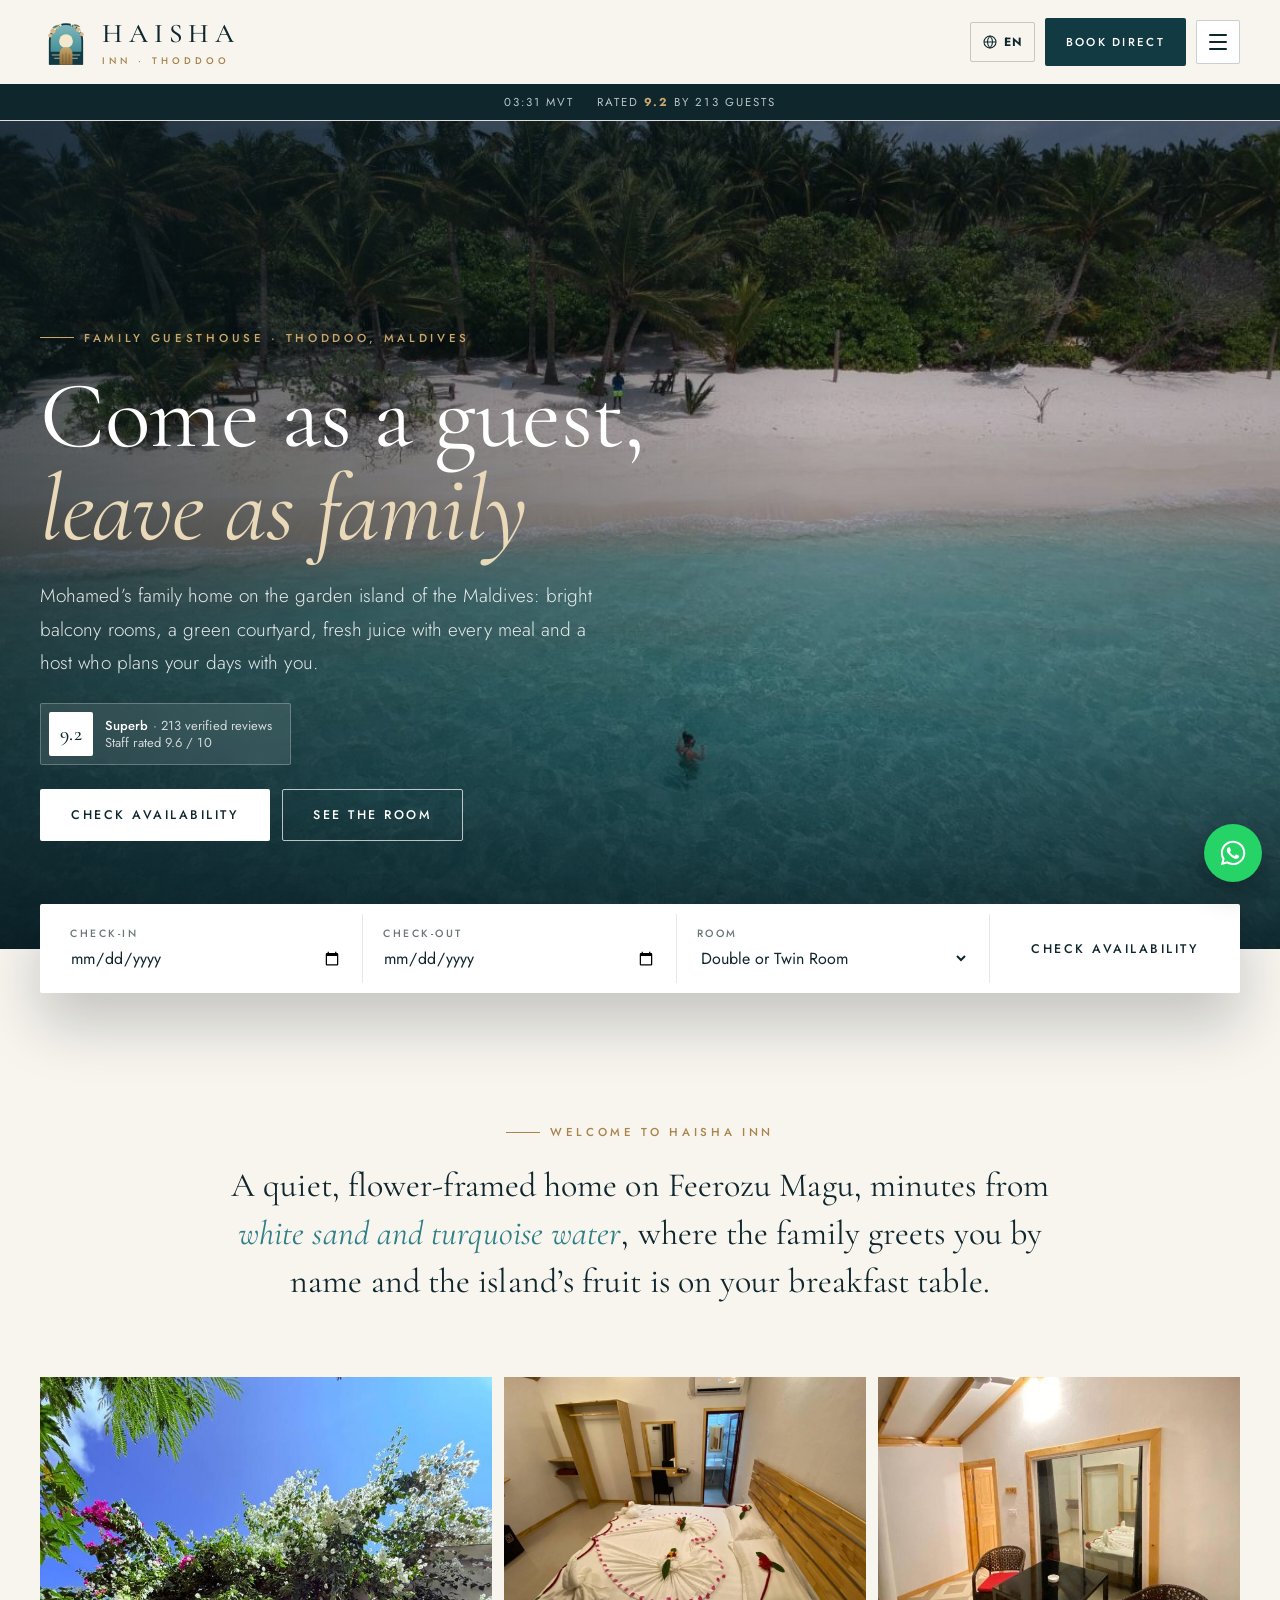
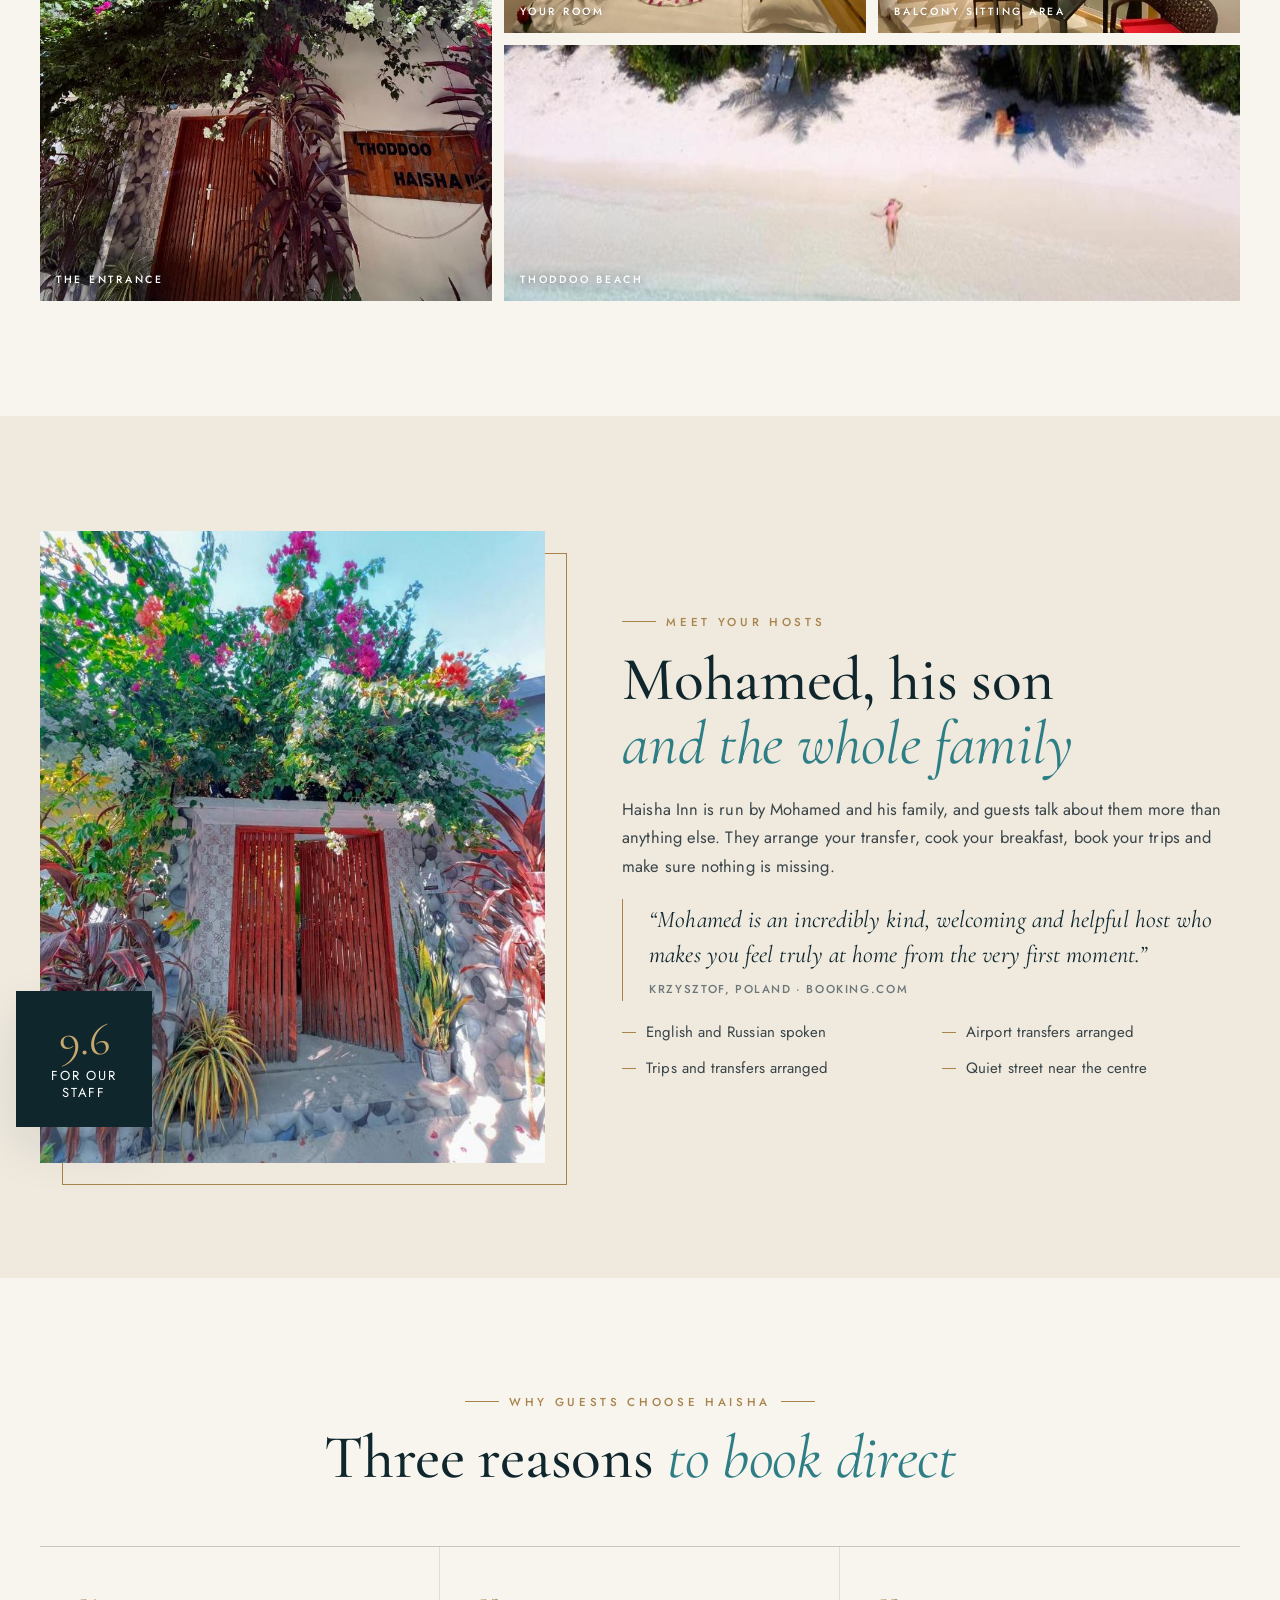
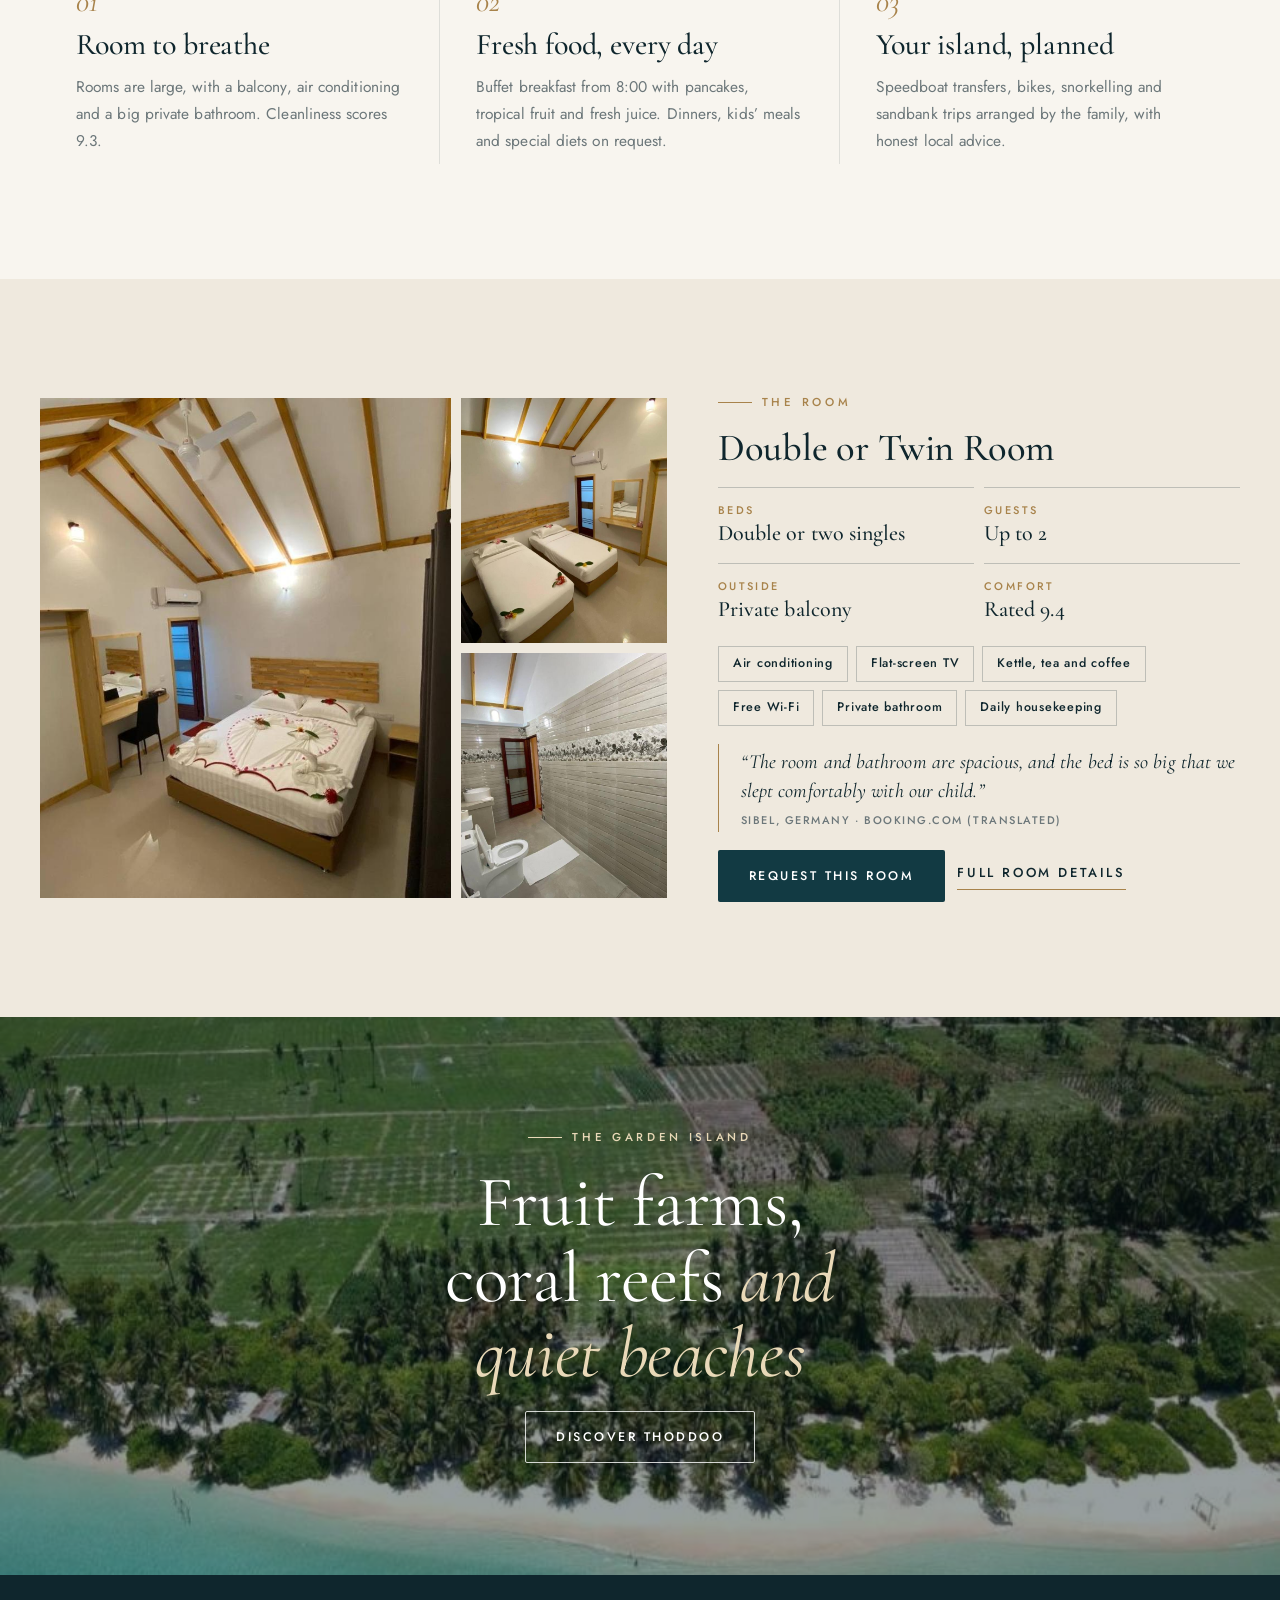
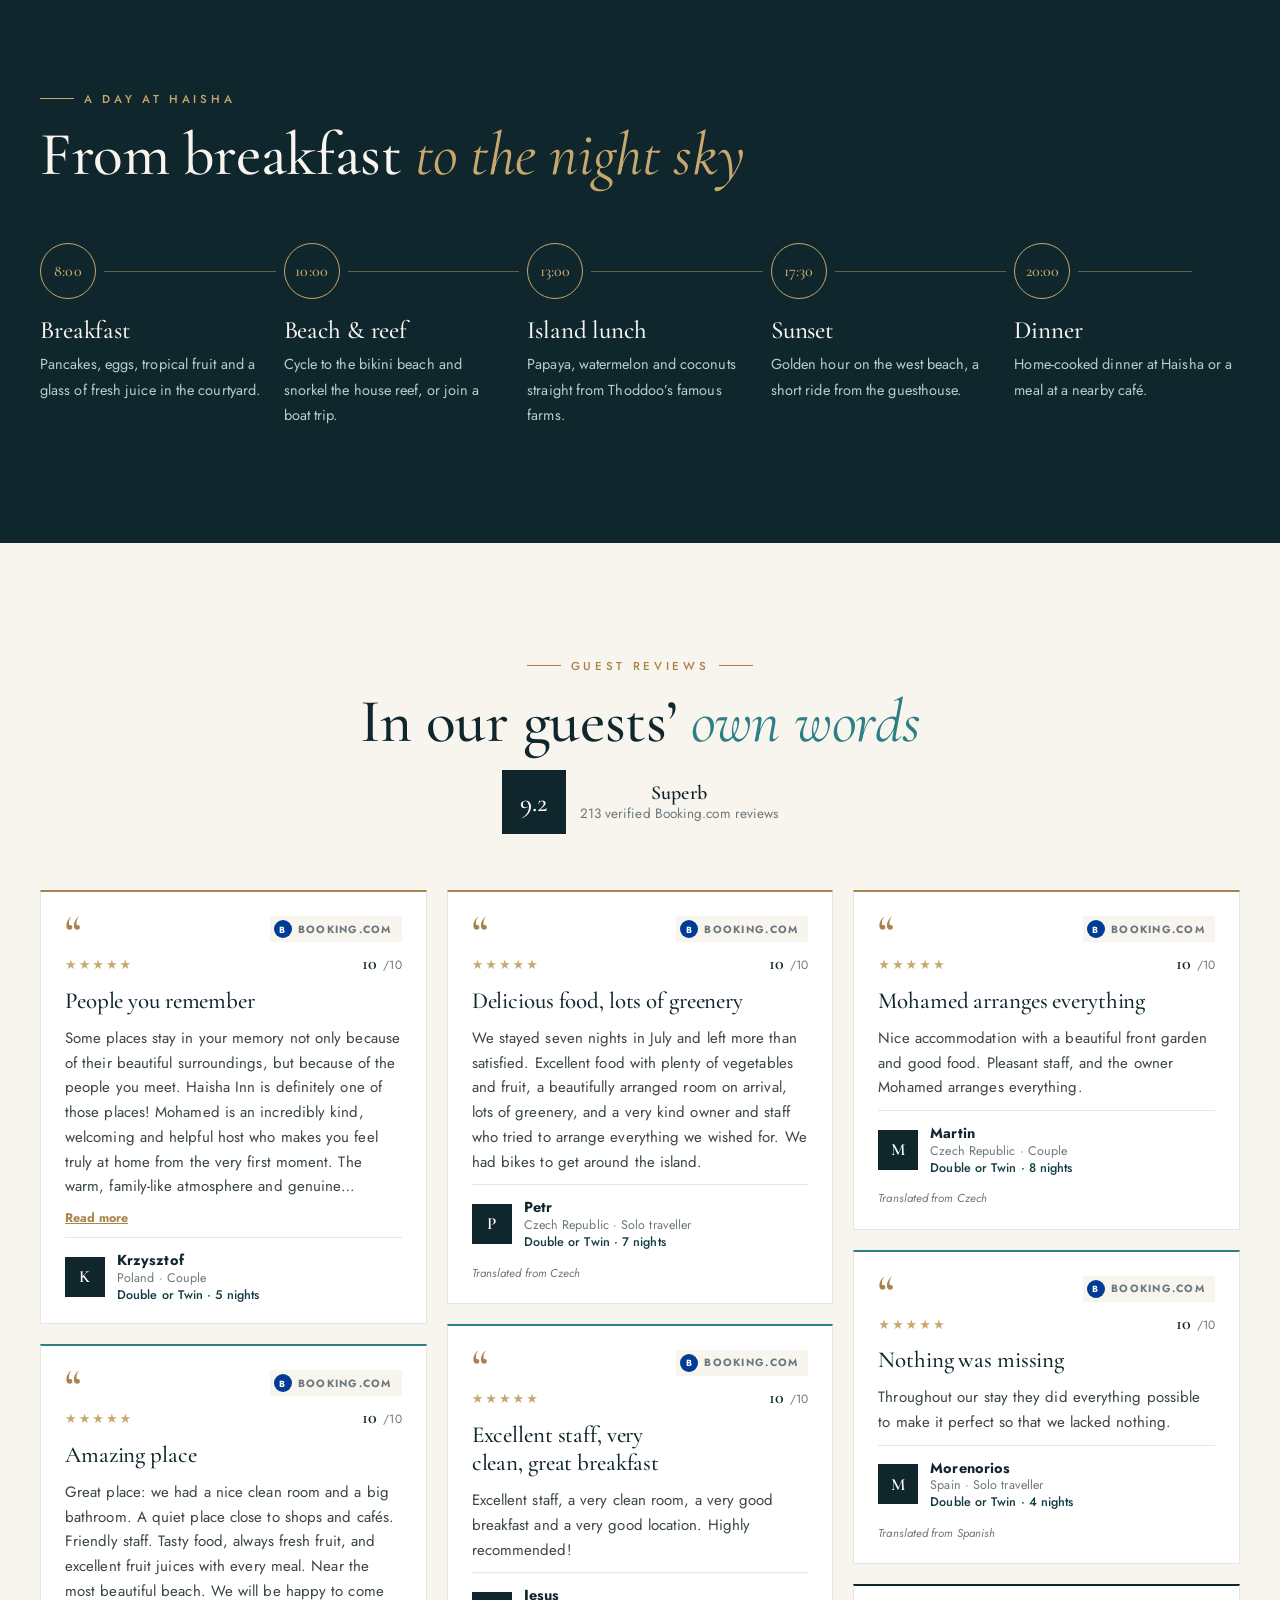
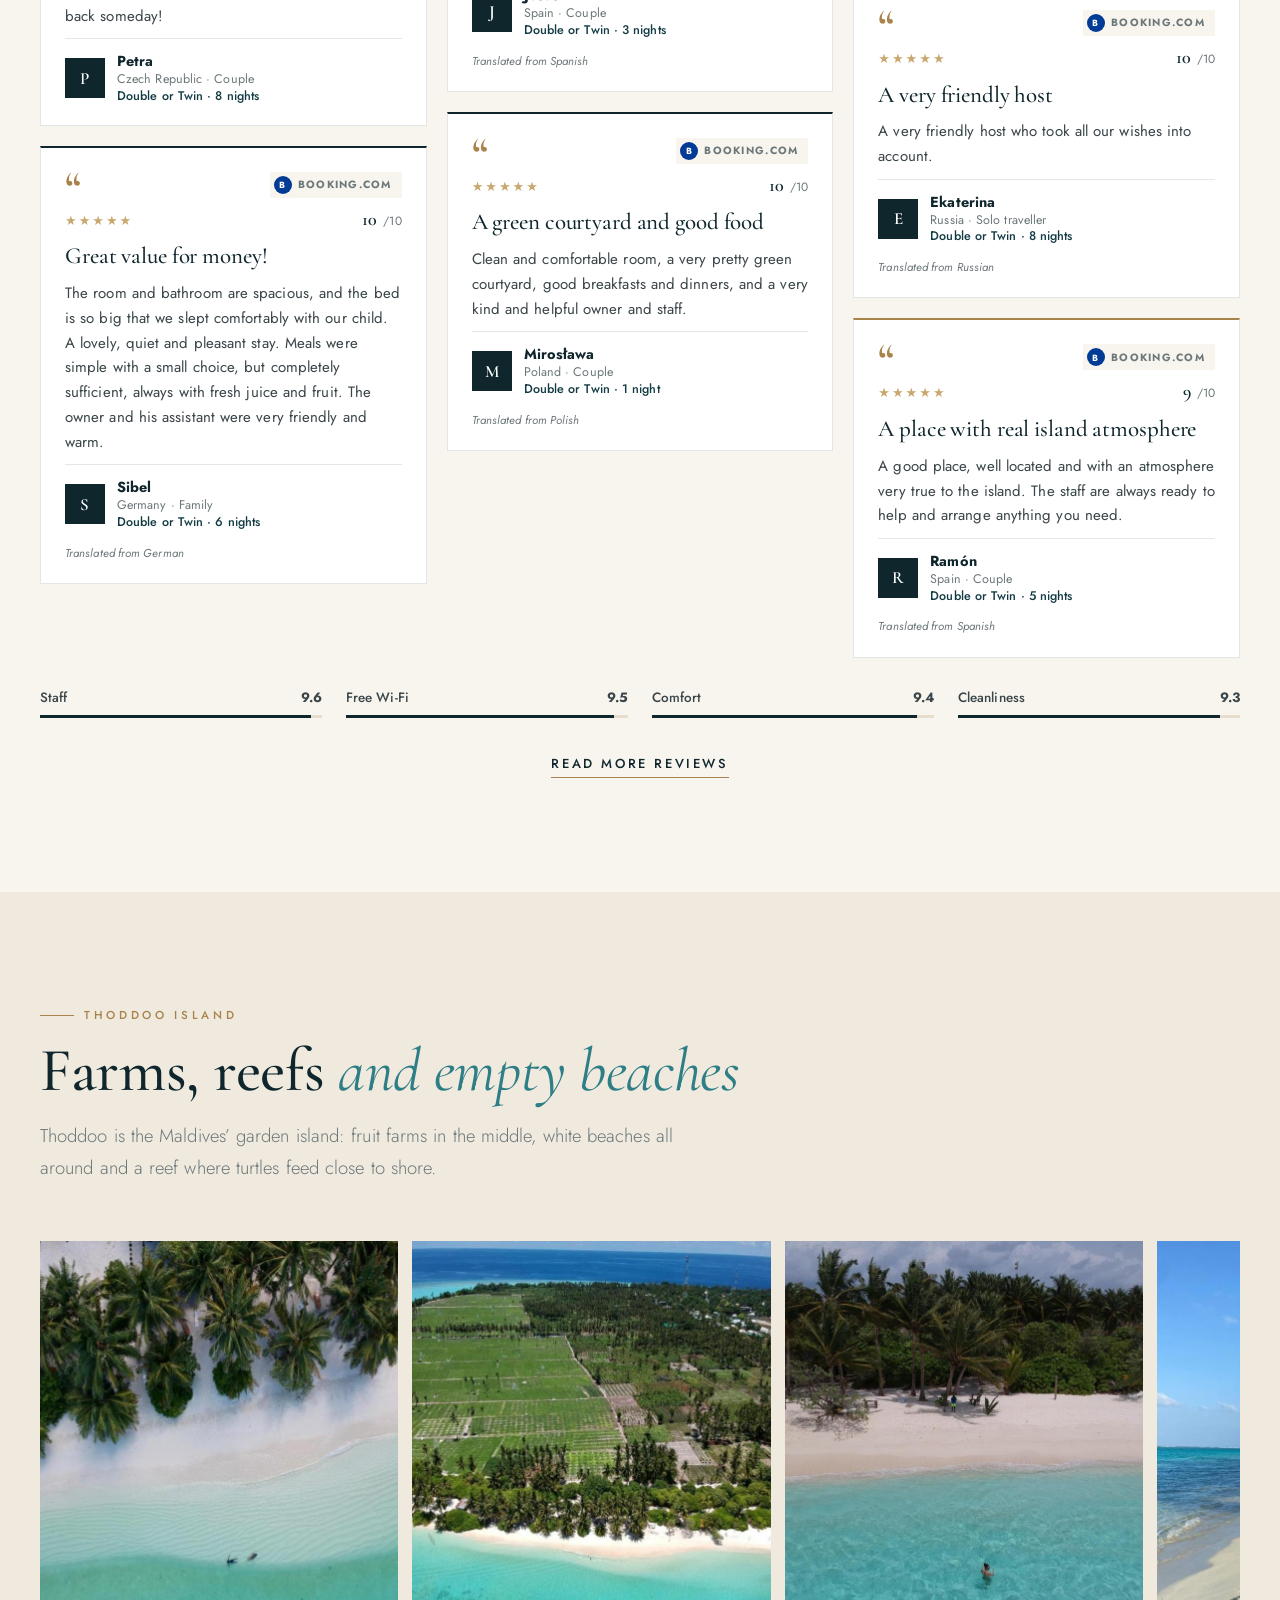
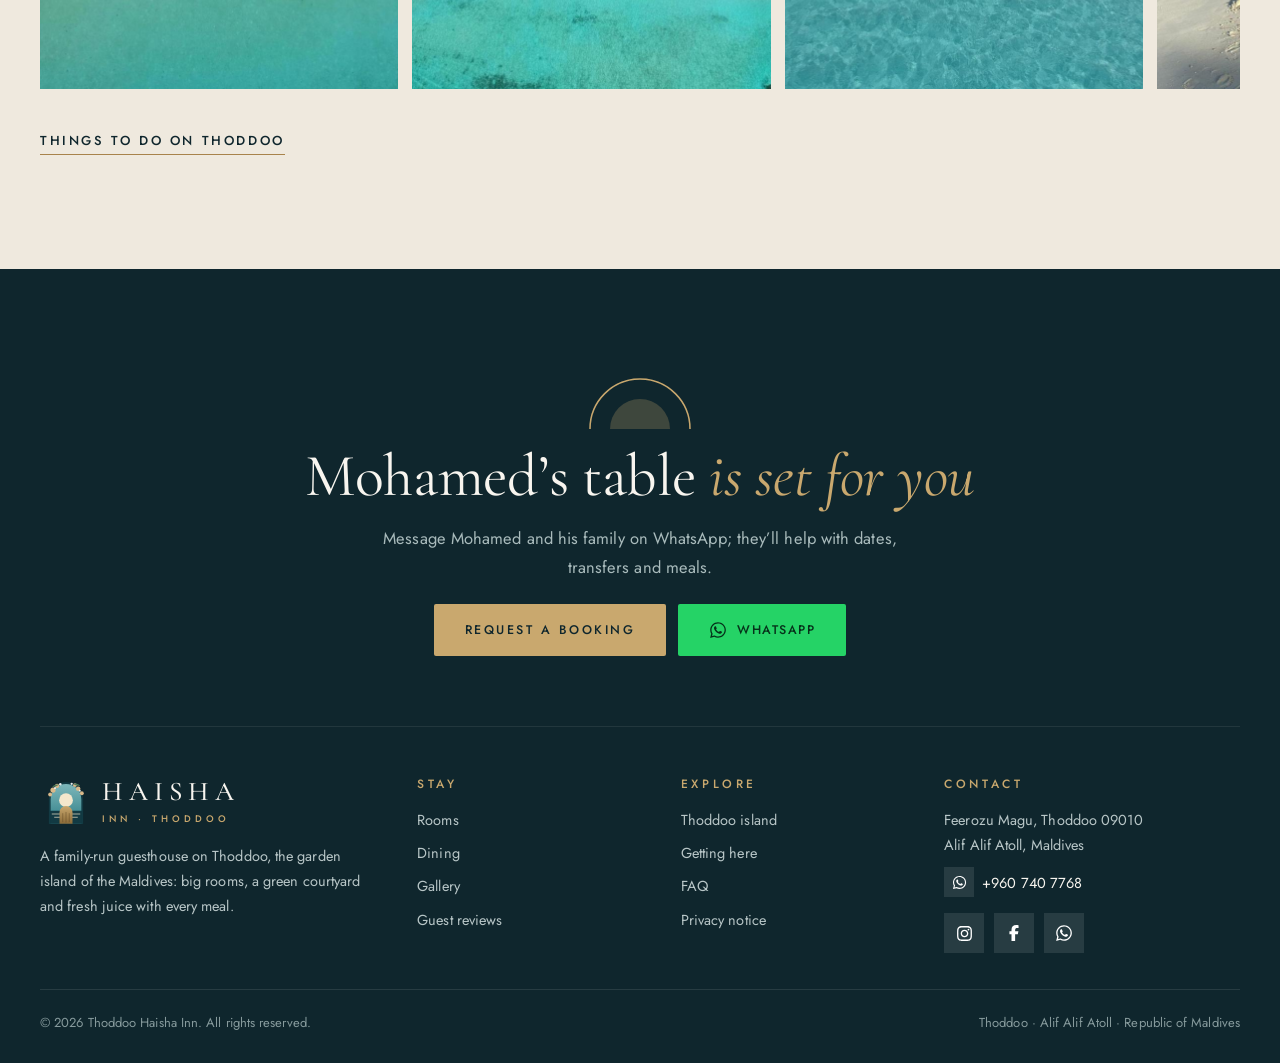
==== commit c9999886: "Redesign: elegant Lagoon & Sand palette, full-screen photo hero, photo mosaic - New colour scheme (d" ====
--- a/index.html
+++ b/index.html
@@ -6,7 +6,7 @@
 <title>Thoddoo Haisha Inn | Family-Run Guesthouse on Thoddoo Island, Maldives</title>
 <meta name="description" content="Stay with Mohamed's family at Thoddoo Haisha Inn: spacious balcony rooms, a green courtyard, buffet breakfast with fresh juice, airport transfers and bikes. Rated 9.2 by 213 guests. Book direct.">
 <meta name="keywords" content="Thoddoo Haisha Inn, Haisha Inn Thoddoo, Thoddoo guesthouse, family-run guesthouse Maldives, where to stay in Thoddoo, Thoddoo island Maldives, Alif Alif Atoll, budget guesthouse Thoddoo">
-<meta name="theme-color" content="#D9583B">
+<meta name="theme-color" content="#0F262D">
 <meta property="og:type" content="website">
 <meta property="og:site_name" content="Thoddoo Haisha Inn">
 <meta property="og:title" content="Thoddoo Haisha Inn | Family-Run Guesthouse on Thoddoo Island, Maldives">
@@ -16,7 +16,7 @@
 <link rel="icon" type="image/svg+xml" href="logo-mark.svg">
 <link rel="preconnect" href="https://fonts.googleapis.com">
 <link rel="preconnect" href="https://fonts.gstatic.com" crossorigin>
-<link rel="stylesheet" href="https://fonts.googleapis.com/css2?family=Fraunces:ital,opsz,wght@0,9..144,400;0,9..144,600;1,9..144,400;1,9..144,600&family=DM+Sans:wght@400;500;700&display=swap">
+<link rel="stylesheet" href="https://fonts.googleapis.com/css2?family=Cormorant+Garamond:ital,wght@0,400;0,500;0,600;1,400;1,500&family=Jost:wght@300;400;500;600;700&display=swap">
 <link rel="stylesheet" href="style.css">
 <script type="application/ld+json">
 {"@context":"https://schema.org","@type":"Hotel","name":"Thoddoo Haisha Inn","description":"Family-run guesthouse on Thoddoo island, Alif Alif Atoll, Maldives, with spacious balcony rooms, a green courtyard, buffet breakfasts with fresh juice and fruit, airport transfers and bike rental.","address":{"@type":"PostalAddress","streetAddress":"Feerozu Magu","addressLocality":"Thoddoo","postalCode":"09010","addressRegion":"Alif Alif Atoll","addressCountry":"MV"},"geo":{"@type":"GeoCoordinates","latitude":4.436254,"longitude":72.962651},"checkinTime":"08:30","checkoutTime":"12:00","petsAllowed":false,"availableLanguage":["English","Russian"],"amenityFeature":[{"@type":"LocationFeatureSpecification","name":"Free Wi-Fi","value":true},{"@type":"LocationFeatureSpecification","name":"Air conditioning","value":true},{"@type":"LocationFeatureSpecification","name":"Garden","value":true},{"@type":"LocationFeatureSpecification","name":"Airport shuttle","value":true},{"@type":"LocationFeatureSpecification","name":"Room service","value":true},{"@type":"LocationFeatureSpecification","name":"Shared kitchen","value":true},{"@type":"LocationFeatureSpecification","name":"Private beach area","value":true}],"aggregateRating":{"@type":"AggregateRating","ratingValue":"9.2","bestRating":"10","worstRating":"1","reviewCount":"213"},"telephone":"+960 740 7768","image":"assets/p01.jpg"}
@@ -24,21 +24,21 @@
 </head>
 <body data-page="home">
 <svg width="0" height="0" style="position:absolute" aria-hidden="true">
-  <defs><linearGradient id="hs-sky" x1="0" y1="0" x2="0" y2="1"><stop offset="0" stop-color="#F7B267"/><stop offset="1" stop-color="#F08A4B"/></linearGradient>
-    <linearGradient id="hs-door" x1="0" y1="0" x2="0" y2="1"><stop offset="0" stop-color="#D9583B"/><stop offset="1" stop-color="#A63D27"/></linearGradient></defs>
+  <defs><linearGradient id="hs-sky" x1="0" y1="0" x2="0" y2="1"><stop offset="0" stop-color="#7FB8BB"/><stop offset="1" stop-color="#2E7E86"/></linearGradient>
+    <linearGradient id="hs-door" x1="0" y1="0" x2="0" y2="1"><stop offset="0" stop-color="#C9A86E"/><stop offset="1" stop-color="#8A6A38"/></linearGradient></defs>
   <symbol id="logo" viewBox="0 0 64 64"><path d="M12 60V30a20 20 0 0 1 40 0v30z" fill="url(#hs-sky)"/>
-  <circle cx="32" cy="31" r="8.5" fill="#FFE2B8"/>
-  <path d="M12 44h40v16H12z" fill="#1F5F63"/>
-  <path d="M15 48h34M18 52h28" stroke="#FFE2B8" stroke-width="1.2" stroke-linecap="round" opacity=".7"/>
+  <circle cx="32" cy="31" r="8.5" fill="#F3E7CC"/>
+  <path d="M12 44h40v16H12z" fill="#123A43"/>
+  <path d="M15 48h34M18 52h28" stroke="#F3E7CC" stroke-width="1.2" stroke-linecap="round" opacity=".7"/>
   <path d="M24 60V46a8 8 0 0 1 16 0v14z" fill="url(#hs-door)"/>
-  <path d="M28 47.5v10M32 46v12M36 47.5v10" stroke="#7A2A1A" stroke-width="1" stroke-linecap="round" opacity=".55"/>
-  <path d="M12 60V30a20 20 0 0 1 40 0v30" fill="none" stroke="#1F5F63" stroke-width="2.2"/>
-  <g fill="#E0577A">
+  <path d="M28 47.5v10M32 46v12M36 47.5v10" stroke="#5A4320" stroke-width="1" stroke-linecap="round" opacity=".55"/>
+  <path d="M12 60V30a20 20 0 0 1 40 0v30" fill="none" stroke="#123A43" stroke-width="2.2"/>
+  <g fill="#D9B98A">
     <circle cx="16" cy="18.5" r="3.2"/><circle cx="21" cy="13.5" r="2.6"/><circle cx="12.5" cy="24" r="2.4"/>
     <circle cx="47" cy="17" r="2.8"/><circle cx="51.5" cy="22.5" r="2.4"/><circle cx="43" cy="12.5" r="2.2"/>
   </g>
   <g fill="#FFFFFF" opacity=".9"><circle cx="18.5" cy="16" r="1.3"/><circle cx="49" cy="19.5" r="1.2"/><circle cx="25" cy="11.3" r="1.5"/><circle cx="39" cy="10.8" r="1.4"/></g>
-  <g fill="#3E7C4F"><path d="M23 12c-3.5-1-6.5.5-8 3 3-.8 5.5-.6 8-3z"/><path d="M41 11c3.5-1.3 6.8 0 8.5 2.5-3.2-.6-5.8-.4-8.5-2.5z"/></g></symbol>
+  <g fill="#4F7A5A"><path d="M23 12c-3.5-1-6.5.5-8 3 3-.8 5.5-.6 8-3z"/><path d="M41 11c3.5-1.3 6.8 0 8.5 2.5-3.2-.6-5.8-.4-8.5-2.5z"/></g></symbol>
   <symbol id="i-wa" viewBox="0 0 448 512"><path fill="currentColor" d="M380.9 97.1C339 55.1 283.2 32 223.9 32c-122.4 0-222 99.6-222 222 0 39.1 10.2 77.3 29.6 111L0 480l117.7-30.9c32.4 17.7 68.9 27 106.1 27h.1c122.3 0 224.1-99.6 224.1-222 0-59.3-25.2-115-67.1-157zm-157 341.6c-33.2 0-65.7-8.9-94-25.7l-6.7-4-69.8 18.3L72 359.2l-4.4-7c-18.5-29.4-28.2-63.3-28.2-98.2 0-101.7 82.8-184.5 184.6-184.5 49.3 0 95.6 19.2 130.4 54.1 34.8 34.9 56.2 81.2 56.1 130.5 0 101.8-84.9 184.6-186.6 184.6zm101.2-138.2c-5.5-2.8-32.8-16.2-37.9-18-5.1-1.9-8.8-2.8-12.5 2.8-3.7 5.6-14.3 18-17.6 21.8-3.2 3.7-6.5 4.2-12 1.4-32.6-16.3-54-29.1-75.5-66-5.7-9.8 5.7-9.1 16.3-30.3 1.8-3.7.9-6.9-.5-9.7-1.4-2.8-12.5-30.1-17.1-41.2-4.5-10.8-9.1-9.3-12.5-9.5-3.2-.2-6.9-.2-10.6-.2-3.7 0-9.7 1.4-14.8 6.9-5.1 5.6-19.4 19-19.4 46.3 0 27.3 19.9 53.7 22.6 57.4 2.8 3.7 39.1 59.7 94.8 83.8 35.2 15.2 49 16.5 66.6 13.9 10.7-1.6 32.8-13.4 37.4-26.4 4.6-13 4.6-24.1 3.2-26.4-1.3-2.5-5-3.9-10.5-6.6z"/></symbol>
   <symbol id="i-ig" viewBox="0 0 448 512"><path fill="currentColor" d="M224.1 141c-63.6 0-114.9 51.3-114.9 114.9s51.3 114.9 114.9 114.9S339 319.5 339 255.9 287.7 141 224.1 141zm0 189.6c-41.1 0-74.7-33.5-74.7-74.7s33.5-74.7 74.7-74.7 74.7 33.5 74.7 74.7-33.6 74.7-74.7 74.7zm146.4-194.3c0 14.9-12 26.8-26.8 26.8-14.9 0-26.8-12-26.8-26.8s12-26.8 26.8-26.8 26.8 12 26.8 26.8zm76.1 27.2c-1.7-35.9-9.9-67.7-36.2-93.9-26.2-26.2-58-34.4-93.9-36.2-37-2.1-147.9-2.1-184.9 0-35.8 1.7-67.6 9.9-93.9 36.1s-34.4 58-36.2 93.9c-2.1 37-2.1 147.9 0 184.9 1.7 35.9 9.9 67.7 36.2 93.9s58 34.4 93.9 36.2c37 2.1 147.9 2.1 184.9 0 35.9-1.7 67.7-9.9 93.9-36.2 26.2-26.2 34.4-58 36.2-93.9 2.1-37 2.1-147.8 0-184.8zM398.8 388c-7.8 19.6-22.9 34.7-42.6 42.6-29.5 11.7-99.5 9-132.1 9s-102.7 2.6-132.1-9c-19.6-7.8-34.7-22.9-42.6-42.6-11.7-29.5-9-99.5-9-132.1s-2.6-102.7 9-132.1c7.8-19.6 22.9-34.7 42.6-42.6 29.5-11.7 99.5-9 132.1-9s102.7-2.6 132.1 9c19.6 7.8 34.7 22.9 42.6 42.6 11.7 29.5 9 99.5 9 132.1s2.7 102.7-9 132.1z"/></symbol>
   <symbol id="i-viber" viewBox="0 0 512 512"><path fill="currentColor" d="M444 49.9C431.3 38.2 379.9.9 265.3.4c0 0-135.1-8.1-200.9 52.3C27.8 89.3 14.9 143 13.5 209.5c-1.4 66.5-3.1 191.1 117 224.9h.1l-.1 51.6s-.8 20.9 13 25.1c16.6 5.2 26.4-10.7 42.3-27.8 8.7-9.4 20.7-23.2 29.8-33.7 82.2 6.9 145.3-8.9 152.5-11.2 16.6-5.4 110.5-17.4 125.7-142 15.8-128.6-7.6-209.8-49.8-246.5zM457.9 287c-12.9 104-89 110.6-103 115.1-6 1.9-61.5 15.7-131.2 11.2 0 0-52 62.7-68.2 79-5.3 5.3-11.1 4.8-11-5.7 0-6.9.4-85.7.4-85.7-.1 0-.1 0 0 0-101.8-28.2-95.8-134.3-94.7-189.8 1.1-55.5 11.6-101 42.6-131.6 55.7-50.5 170.4-43 170.4-43 96.9.4 143.3 29.6 154.1 39.4 35.7 30.6 53.9 103.8 40.6 211.1zm-139-80.8c.4 8.6-12.5 9.2-12.9.6-1.1-22-11.4-32.7-32.6-33.9-8.6-.5-7.8-13.4.7-12.9 27.9 1.5 43.4 17.5 44.8 46.2zm20.3 11.3c1-42.4-25.5-75.6-75.8-79.3-8.5-.6-7.6-13.5.9-12.9 58 4.2 88.9 44.1 87.8 92.5-.1 8.6-13.1 8.2-12.9-.3zm47 13.4c.1 8.6-12.9 8.7-12.9.1-.6-81.5-54.9-125.9-120.8-126.4-8.5-.1-8.5-12.9 0-12.9 73.7.5 133 51.4 133.7 139.2zM374.9 329v.2c-10.8 19-31 40-51.8 33.3l-.2-.3c-21.1-5.9-70.8-31.5-102.2-56.5-16.2-12.8-31-27.9-42.4-42.4-10.3-12.9-20.7-28.2-30.8-46.6-21.3-38.5-26-55.7-26-55.7-6.7-20.8 14.2-41 33.3-51.8h.2c9.2-4.8 18-3.2 23.9 3.9 0 0 12.4 14.8 17.7 22.1 5 6.8 11.7 17.7 15.2 23.8 6.1 10.9 2.3 22-3.7 26.6l-12 9.6c-6.1 4.9-5.3 14-5.3 14s17.8 67.3 84.3 84.3c0 0 9.1.8 14-5.3l9.6-12c4.6-6 15.7-9.8 26.6-3.7 14.7 8.3 33.4 21.2 45.8 32.9 7 5.7 8.6 14.4 3.8 23.6z"/></symbol>
@@ -84,18 +84,14 @@
 
 <main id="main" tabindex="-1">
 <section class="hero">
+  <div class="hero-bg" aria-hidden="true"><img src="assets/p14.jpg" alt="" fetchpriority="high"></div>
   <div class="wrap">
     <div class="hero-copy rv">
       <span class="eyebrow">Family guesthouse · Thoddoo, Maldives</span>
       <h1>Come as a guest, <em>leave as family</em></h1>
-      <p class="lead">Thoddoo Haisha Inn is Mohamed’s family home on the garden island of the Maldives: big, bright rooms with balconies, a green courtyard, fresh juice with every meal and a host who will plan your days with you.</p>
+      <p class="lead">Mohamed’s family home on the garden island of the Maldives: bright balcony rooms, a green courtyard, fresh juice with every meal and a host who plans your days with you.</p>
       <span class="score-chip"><b>9.2</b><span><strong>Superb</strong> · 213 verified reviews<br>Staff rated 9.6 / 10</span></span>
       <div class="row"><a class="btn btn-sun" href="contact.html#book">Check availability</a><a class="btn btn-ghost" href="rooms.html">See the room</a></div>
-    </div>
-    <div class="collage rv">
-      <figure><img src="assets/p01.jpg" alt="Entrance of Thoddoo Haisha Inn under pink bougainvillea, with the guesthouse name sign" fetchpriority="high"><figcaption>Welcome to Haisha Inn</figcaption></figure>
-      <figure><img src="assets/p02.jpg" alt="Spacious double room with wooden ceiling beams"><figcaption>Spacious rooms</figcaption></figure>
-      <figure><img src="assets/p07.jpg" alt="Aerial view of Thoddoo island farms and lagoon"><figcaption>Thoddoo island</figcaption></figure>
     </div>
     <div class="bbar rv">
       <form id="bookBar" aria-label="Check availability">
@@ -109,10 +105,25 @@
   </div>
 </section>
 
+<section class="band">
+  <div class="wrap">
+    <div class="intro rv">
+      <span class="eyebrow">Welcome to Haisha Inn</span>
+      <p class="big">A quiet, flower-framed home on Feerozu Magu, minutes from <em>white sand and turquoise water</em>, where the family greets you by name and the island’s fruit is on your breakfast table.</p>
+    </div>
+    <div class="mosaic rv">
+      <figure><img src="assets/p01.jpg" alt="Entrance of Thoddoo Haisha Inn under pink bougainvillea, with the guesthouse name sign" loading="lazy"><figcaption>The entrance</figcaption></figure>
+      <figure><img src="assets/p12.jpg" alt="Double bed decorated with towel art and red flowers" loading="lazy"><figcaption>Your room</figcaption></figure>
+      <figure><img src="assets/p11.jpg" alt="Room sitting area with two chairs and a glass table" loading="lazy"><figcaption>Balcony sitting area</figcaption></figure>
+      <figure><img src="assets/p18.jpg" alt="Palm-lined white beach and shallow lagoon seen from above" loading="lazy"><figcaption>Thoddoo beach</figcaption></figure>
+    </div>
+  </div>
+</section>
+
 <section class="band mist">
   <div class="wrap host">
     <div class="host-photo rv">
-      <img src="assets/p09.jpg" alt="Red wooden door framed by flowers at Haisha Inn" loading="lazy">
+      <img src="assets/p09.jpg" alt="Red wooden door framed by flowers at Haisha Inn" loading="lazy" style="object-position:50% 70%">
       <div class="stamp"><b>9.6</b>for our staff</div>
     </div>
     <div class="host-copy rv">
@@ -151,6 +162,15 @@
       <p class="rq">“The room and bathroom are spacious, and the bed is so big that we slept comfortably with our child.”<cite>Sibel, Germany · Booking.com (translated)</cite></p>
       <div class="row" style="display:flex;gap:12px;flex-wrap:wrap"><a class="btn btn-sun" href="contact.html?room=Double%20or%20Twin%20Room#book">Request this room</a><a class="link" href="rooms.html" style="align-self:center">Full room details</a></div>
     </div>
+  </div>
+</section>
+
+<section class="pbreak">
+  <img src="assets/p07.jpg" alt="Aerial view of Thoddoo island farms, palm trees and turquoise lagoon" loading="lazy">
+  <div class="wrap rv">
+    <span class="eyebrow">The garden island</span>
+    <h2>Fruit farms, coral reefs <em>and quiet beaches</em></h2>
+    <a class="btn" href="experiences.html">Discover Thoddoo</a>
   </div>
 </section>
 
--- a/style.css
+++ b/style.css
@@ -1,13 +1,14 @@
-/* Thoddoo Haisha Inn — "Sunset Paradise" (archetype 2, warm family edition) */
+/* Thoddoo Haisha Inn — "Lagoon & Sand" */
 :root{
-  --cream:#FFF8F1; --mist:#FDE9D9; --sand:#F7E4CF; --white:#FFFFFF;
-  --coral:#D9583B; --coral-d:#B8432A; --apricot:#F2A65A; --peach:#FFE2B8;
-  --teal:#1F5F63; --teal-l:#2A7F84; --pink:#E0577A; --leaf:#3E7C4F;
-  --cocoa:#34231C; --text:#4A3A32; --muted:#7A665C; --line:rgba(52,35,28,.12); --line-2:rgba(52,35,28,.22);
-  --display:'Fraunces', Georgia, 'Times New Roman', serif;
-  --body:'DM Sans', system-ui, -apple-system, 'Segoe UI', sans-serif;
+  /* "Lagoon & Sand": deep ocean ink, lagoon teal, warm ivory and a quiet brass accent */
+  --cream:#F8F5EF; --mist:#EFE9DE; --sand:#E6DDCD; --white:#FFFFFF;
+  --coral:#A8834B; --coral-d:#8A6A38; --apricot:#C9A86E; --peach:#EADFC8;
+  --teal:#123A43; --teal-l:#1D5560; --lagoon:#2E7E86; --pink:#5FA3A8; --leaf:#4F7A5A;
+  --cocoa:#0F262D; --text:#3A4549; --muted:#6C777A; --line:rgba(15,38,45,.11); --line-2:rgba(15,38,45,.22);
+  --display:'Cormorant Garamond', 'Cormorant', Georgia, 'Times New Roman', serif;
+  --body:'Jost', system-ui, -apple-system, 'Segoe UI', sans-serif;
   --gutter:max(20px, env(safe-area-inset-left,0px));
-  --r:22px; --shadow:0 18px 44px rgba(120,60,30,.12);
+  --r:4px; --shadow:0 20px 50px rgba(15,38,45,.10);
   color-scheme:light;
 }
 *,*::before,*::after{box-sizing:border-box}
@@ -27,8 +28,8 @@
 .wrap{max-width:1240px;margin:0 auto;padding-inline:var(--gutter)}
 .band{padding-block:clamp(72px,9vw,120px)}
 .band.mist{background:var(--mist)}
-.band.teal{background:var(--teal);color:#F3E6DA}
-.band.teal h2,.band.teal h3{color:#FFF8F1}
+.band.teal{background:var(--teal);color:#D9E4E3}
+.band.teal h2,.band.teal h3{color:#F8F5EF}
 .band.teal h2 em{color:var(--peach)}
 .eyebrow{display:inline-flex;align-items:center;gap:10px;font:700 12px var(--body);letter-spacing:.2em;text-transform:uppercase;color:var(--coral)}
 .eyebrow::before{content:"";width:18px;height:18px;border-radius:50%;background:radial-gradient(circle at 50% 70%,var(--apricot) 0 45%,transparent 46%),linear-gradient(transparent 62%,var(--teal) 62%);border:1.5px solid var(--coral)}
@@ -40,7 +41,7 @@
 
 .btn{display:inline-flex;align-items:center;justify-content:center;gap:10px;min-height:52px;padding:0 26px;border-radius:14px;border:2px solid transparent;font:700 15px var(--body);letter-spacing:.01em;text-decoration:none;white-space:nowrap;cursor:pointer;transition:transform .2s,background .2s,color .2s,border-color .2s,box-shadow .2s}
 .btn:hover{transform:translateY(-2px)}
-.btn-sun{background:var(--coral);color:#fff;box-shadow:0 10px 22px rgba(217,88,59,.3)}.btn-sun:hover{background:var(--coral-d)}
+.btn-sun{background:var(--coral);color:#fff;box-shadow:0 10px 22px rgba(15,38,45,.18)}.btn-sun:hover{background:var(--coral-d)}
 .btn-teal{background:var(--teal);color:#fff}.btn-teal:hover{background:var(--teal-l)}
 .btn-ghost{border-color:var(--cocoa);color:var(--cocoa);background:transparent}.btn-ghost:hover{background:var(--cocoa);color:var(--cream)}
 .btn-wa{background:#25D366;color:#06311a}
@@ -57,8 +58,8 @@
 .progress i{display:block;height:100%;background:linear-gradient(90deg,var(--apricot),var(--coral),var(--teal));transform:scaleX(0);transform-origin:0 50%}
 
 /* ---------- header: centred logo, split navigation ---------- */
-.site-h{position:sticky;top:0;z-index:60;background:rgba(255,248,241,.94);backdrop-filter:blur(10px);-webkit-backdrop-filter:blur(10px);border-bottom:1px solid var(--line);transition:box-shadow .3s}
-.site-h.scrolled{box-shadow:0 8px 24px rgba(120,60,30,.08)}
+.site-h{position:sticky;top:0;z-index:60;background:rgba(248,245,239,.94);backdrop-filter:blur(10px);-webkit-backdrop-filter:blur(10px);border-bottom:1px solid var(--line);transition:box-shadow .3s}
+.site-h.scrolled{box-shadow:0 8px 24px rgba(15,38,45,.08)}
 .site-h .wrap{display:grid;grid-template-columns:1fr auto 1fr;align-items:center;gap:18px;min-height:78px}
 .nav-l{justify-self:end;display:flex;gap:2px}
 .nav-r{display:flex;gap:2px;justify-self:start}
@@ -87,7 +88,7 @@
 .site-h.open .burger i:nth-child(1){transform:translateY(7px) rotate(45deg)}
 .site-h.open .burger i:nth-child(2){opacity:0}
 .site-h.open .burger i:nth-child(3){transform:translateY(-7px) rotate(-45deg)}
-.sunbar{display:flex;justify-content:center;gap:22px;flex-wrap:wrap;padding:6px var(--gutter);background:var(--teal);color:#F3E6DA;font-size:12.5px;letter-spacing:.04em}
+.sunbar{display:flex;justify-content:center;gap:22px;flex-wrap:wrap;padding:6px var(--gutter);background:var(--teal);color:#D9E4E3;font-size:12.5px;letter-spacing:.04em}
 .sunbar b{color:var(--peach)}
 @media (max-width:1400px){.nav a{padding:10px 8px;font-size:14px}.lang{right:calc(var(--gutter) + 150px)}}
 @media (max-width:1280px){
@@ -97,7 +98,7 @@
   .hdr-cta{position:static}
   .lang{position:relative;right:auto;top:auto;justify-self:end}
   .burger{display:flex}
-  .nav-m{position:absolute;left:0;right:0;top:100%;display:none;flex-direction:column;background:var(--cream);border-bottom:1px solid var(--line);box-shadow:0 20px 40px rgba(120,60,30,.14);padding:8px var(--gutter) 22px;max-height:calc(100vh - 120px);overflow:auto}
+  .nav-m{position:absolute;left:0;right:0;top:100%;display:none;flex-direction:column;background:var(--cream);border-bottom:1px solid var(--line);box-shadow:0 20px 40px rgba(15,38,45,.14);padding:8px var(--gutter) 22px;max-height:calc(100vh - 120px);overflow:auto}
   .site-h.open .nav-m{display:flex}
   .nav-m a{font:500 23px var(--display);color:var(--cocoa);padding:13px 4px;border-bottom:1px solid var(--line);border-radius:0}
   .nav-m a.on::after{display:none}
@@ -108,7 +109,7 @@
 @media (max-width:560px){.hdr-cta{display:none}.lang{display:none}.logo-svg{width:44px;height:44px}.logo-t b{font-size:21px}.sunbar #wx{display:none}}
 
 /* ---------- hero: three-photo collage + booking card ---------- */
-.hero{padding-block:clamp(28px,4vw,56px) clamp(56px,7vw,90px);background:radial-gradient(60vw 40vw at 85% 0%,rgba(242,166,90,.22),transparent 70%),radial-gradient(50vw 40vw at 0% 100%,rgba(31,95,99,.10),transparent 70%)}
+.hero{padding-block:clamp(28px,4vw,56px) clamp(56px,7vw,90px);background:radial-gradient(60vw 40vw at 85% 0%,rgba(46,126,134,.10),transparent 70%),radial-gradient(50vw 40vw at 0% 100%,rgba(168,131,75,.08),transparent 70%)}
 .hero .wrap{display:grid;grid-template-columns:minmax(0,1fr) minmax(0,1.15fr);gap:clamp(28px,4vw,64px);align-items:center}
 .hero-copy{display:flex;flex-direction:column;gap:20px}
 .hero h1{font-size:clamp(44px,5.8vw,80px);line-height:1}
@@ -122,7 +123,7 @@
 .collage figure:first-child{grid-row:span 2;border-radius:200px 200px var(--r) var(--r)}
 .collage img{width:100%;height:100%;object-fit:cover}
 .collage figure:first-child img{object-position:70% 72%}
-.collage figcaption{position:absolute;left:12px;bottom:12px;background:rgba(255,248,241,.94);color:var(--cocoa);font-size:12.5px;font-weight:700;padding:6px 12px;border-radius:999px}
+.collage figcaption{position:absolute;left:12px;bottom:12px;background:rgba(248,245,239,.94);color:var(--cocoa);font-size:12.5px;font-weight:700;padding:6px 12px;border-radius:999px}
 .bbar{grid-column:1/-1;margin-top:clamp(26px,3vw,40px)}
 .bbar form{display:grid;grid-template-columns:repeat(3,minmax(0,1fr)) auto;gap:10px;background:#fff;border-radius:20px;padding:12px;box-shadow:var(--shadow);border:1px solid var(--line)}
 .bbar label{display:flex;flex-direction:column;gap:3px;background:var(--cream);border-radius:12px;padding:10px 14px;font:700 11px var(--body);letter-spacing:.12em;text-transform:uppercase;color:var(--muted);min-width:0}
@@ -188,7 +189,7 @@
 .day li:nth-child(4) time{background:var(--pink)}
 .day li:nth-child(5) time{background:var(--cocoa)}
 .day h3{font-size:21px}
-.day p{font-size:14.5px;color:#E5D2C3}
+.day p{font-size:14.5px;color:#B9CBCB}
 @media (max-width:980px){.day{grid-template-columns:1fr 1fr}.day::before{display:none}}
 @media (max-width:520px){.day{grid-template-columns:1fr}}
 
@@ -198,7 +199,7 @@
 .tm-sum span{display:flex;flex-direction:column;font-size:13.5px;color:var(--muted);line-height:1.35}
 .tm-sum strong{font:600 20px var(--display);color:var(--cocoa)}
 .tm-wrap .tm-track{display:block;columns:3 300px;column-gap:20px;overflow:visible}
-.tm{break-inside:avoid;margin:0 0 20px;background:#fff;border-radius:var(--r);padding:24px 24px 20px;display:flex;flex-direction:column;gap:10px;box-shadow:0 10px 26px rgba(120,60,30,.08);border-top:4px solid var(--apricot)}
+.tm{break-inside:avoid;margin:0 0 20px;background:#fff;border-radius:var(--r);padding:24px 24px 20px;display:flex;flex-direction:column;gap:10px;box-shadow:0 10px 26px rgba(15,38,45,.08);border-top:4px solid var(--apricot)}
 .tm:nth-child(3n+2){border-top-color:var(--coral)}.tm:nth-child(3n){border-top-color:var(--teal)}
 .tm-top{display:flex;justify-content:space-between;align-items:center}
 .tm-q{font:600 46px/0.6 var(--display);color:var(--apricot);height:22px}
@@ -235,14 +236,14 @@
 /* ---------- inner pages ---------- */
 .phero{position:relative;overflow:hidden;isolation:isolate;min-height:46vh;display:flex;align-items:flex-end;color:#fff}
 .phero>img{position:absolute;inset:0;width:100%;height:100%;object-fit:cover;z-index:-2}
-.phero::before{content:"";position:absolute;inset:0;z-index:-1;background:linear-gradient(180deg,rgba(52,35,28,.15),rgba(52,35,28,.7)),linear-gradient(90deg,rgba(217,88,59,.35),transparent 60%)}
+.phero::before{content:"";position:absolute;inset:0;z-index:-1;background:linear-gradient(180deg,rgba(10,30,36,.15),rgba(10,30,36,.7)),linear-gradient(90deg,rgba(18,58,67,.35),transparent 60%)}
 .phero .wrap{width:100%;padding-block:90px 48px;display:flex;flex-direction:column;gap:14px}
 .phero h1{color:#fff;font-size:clamp(40px,6vw,76px);max-width:16ch}
 .phero h1 em{color:var(--peach)}
-.phero .lead{color:rgba(255,248,241,.9)}
-.crumbs{font-size:13px;letter-spacing:.06em;color:rgba(255,248,241,.85)}.crumbs a{color:inherit}
+.phero .lead{color:rgba(248,245,239,.9)}
+.crumbs{font-size:13px;letter-spacing:.06em;color:rgba(248,245,239,.85)}.crumbs a{color:inherit}
 .cards{display:grid;grid-template-columns:repeat(3,minmax(0,1fr));gap:20px}
-.card{background:#fff;border-radius:var(--r);padding:26px;display:flex;flex-direction:column;gap:8px;box-shadow:0 10px 26px rgba(120,60,30,.07)}
+.card{background:#fff;border-radius:var(--r);padding:26px;display:flex;flex-direction:column;gap:8px;box-shadow:0 10px 26px rgba(15,38,45,.07)}
 .card i{font:italic 600 20px var(--display);color:var(--coral)}
 .card h3{font-size:22px}
 .card p{font-size:15px;color:var(--muted)}
@@ -263,7 +264,7 @@
 @media (max-width:900px){.steps{grid-template-columns:1fr 1fr}}
 @media (max-width:480px){.steps{grid-template-columns:1fr}}
 .tt{display:grid;grid-template-columns:1fr 1fr;gap:16px}
-.tt div{background:var(--teal);color:#F3E6DA;border-radius:18px;padding:24px}
+.tt div{background:var(--teal);color:#D9E4E3;border-radius:18px;padding:24px}
 .tt small{font:700 11px var(--body);letter-spacing:.14em;text-transform:uppercase;color:var(--peach)}
 .tt p{display:flex;gap:10px;margin:12px 0 6px}
 .tt p span{background:rgba(255,255,255,.12);border-radius:10px;padding:8px 14px;font:600 22px var(--display);color:#fff}
@@ -293,8 +294,8 @@
 .gal{columns:3 280px;column-gap:14px}
 .gal button{display:block;width:100%;margin:0 0 14px;padding:0;border:0;border-radius:16px;overflow:hidden;cursor:zoom-in;break-inside:avoid;position:relative;background:var(--sand)}
 .gal img{width:100%;height:auto}
-.gal span{position:absolute;left:10px;bottom:10px;background:rgba(255,248,241,.94);color:var(--cocoa);font-size:12.5px;font-weight:700;padding:5px 11px;border-radius:999px}
-.lb{position:fixed;inset:0;z-index:150;background:rgba(40,24,16,.95);display:flex;align-items:center;justify-content:center;padding:56px 70px}
+.gal span{position:absolute;left:10px;bottom:10px;background:rgba(248,245,239,.94);color:var(--cocoa);font-size:12.5px;font-weight:700;padding:5px 11px;border-radius:999px}
+.lb{position:fixed;inset:0;z-index:150;background:rgba(8,22,27,.96);display:flex;align-items:center;justify-content:center;padding:56px 70px}
 .lb figure{margin:0;display:flex;flex-direction:column;align-items:center;gap:12px}
 .lb img{max-width:100%;max-height:calc(100vh - 140px);border-radius:12px}
 .lb figcaption{color:var(--peach);font-size:14px}
@@ -334,28 +335,28 @@
 @media (max-width:520px){.form{grid-template-columns:1fr}}
 
 /* ---------- footer: big sunset CTA ---------- */
-.site-f{background:var(--cocoa);color:#E7D6C8;padding-bottom:calc(28px + env(safe-area-inset-bottom,0px))}
+.site-f{background:var(--cocoa);color:#B8C6C7;padding-bottom:calc(28px + env(safe-area-inset-bottom,0px))}
 .f-cta{position:relative;text-align:center;padding:clamp(64px,8vw,100px) 0 clamp(48px,6vw,70px);display:flex;flex-direction:column;align-items:center;gap:16px;border-bottom:1px solid rgba(255,255,255,.1)}
 .f-sun{width:150px;color:var(--apricot)}
-.f-cta h2{color:#FFF8F1;font-size:clamp(34px,5vw,60px)}
+.f-cta h2{color:#F8F5EF;font-size:clamp(34px,5vw,60px)}
 .f-cta h2 em{color:var(--apricot)}
-.f-cta p{max-width:520px;color:#D9C5B6}
+.f-cta p{max-width:520px;color:#A9BBBC}
 .f-cta .row{display:flex;gap:12px;flex-wrap:wrap;justify-content:center;margin-top:6px}
 .ft{display:grid;grid-template-columns:1.5fr 1fr 1fr 1.3fr;gap:36px;padding:48px 0 36px}
 .ft .logo{justify-self:start}
-.ft .logo-t b{color:#FFF8F1}.ft .logo-t small{color:var(--apricot)}
+.ft .logo-t b{color:#F8F5EF}.ft .logo-t small{color:var(--apricot)}
 .ft p{margin-top:16px;font-size:14.5px;max-width:330px}
 .ft h4{font:700 12px var(--body);letter-spacing:.2em;text-transform:uppercase;color:var(--apricot);margin-bottom:14px}
 .ft nav{display:grid;gap:8px}
-.ft nav a{text-decoration:none;color:#E7D6C8;font-size:14.5px}.ft nav a:hover{color:#fff}
+.ft nav a{text-decoration:none;color:#B8C6C7;font-size:14.5px}.ft nav a:hover{color:#fff}
 .ft-contact{font-style:normal;display:grid;gap:10px;font-size:14.5px}
 .fc-line{display:inline-flex;align-items:center;gap:8px}
 .fc-ico{width:30px;height:30px;border-radius:50%;background:rgba(255,255,255,.1);color:#fff;display:inline-flex;align-items:center;justify-content:center;flex-shrink:0}
-.fc-txt{text-decoration:none!important;color:#FFF8F1}
+.fc-txt{text-decoration:none!important;color:#F8F5EF}
 .social{display:flex;gap:10px;margin-top:16px}
 .social a{width:40px;height:40px;border-radius:50%;background:rgba(255,255,255,.1);color:#fff;display:flex;align-items:center;justify-content:center}
 .social a:hover{background:var(--coral)}
-.fb{display:flex;justify-content:space-between;flex-wrap:wrap;gap:10px;padding-top:22px;border-top:1px solid rgba(255,255,255,.1);font-size:13px;color:#BFA897}
+.fb{display:flex;justify-content:space-between;flex-wrap:wrap;gap:10px;padding-top:22px;border-top:1px solid rgba(255,255,255,.1);font-size:13px;color:#869A9C}
 @media (max-width:900px){.ft{grid-template-columns:1fr 1fr}}
 @media (max-width:520px){.ft{grid-template-columns:1fr}}
 
@@ -363,7 +364,7 @@
 .mbar{display:none}
 .fab{position:fixed;right:18px;bottom:18px;z-index:70;width:58px;height:58px;border-radius:50%;background:#25D366;color:#fff;display:flex;align-items:center;justify-content:center;box-shadow:0 12px 28px rgba(0,0,0,.25)}
 @media (max-width:760px){
-  .mbar{display:flex;gap:10px;position:fixed;left:12px;right:12px;bottom:calc(12px + env(safe-area-inset-bottom,0px));z-index:80;padding:8px;border-radius:18px;background:rgba(255,248,241,.95);backdrop-filter:blur(12px);box-shadow:0 14px 34px rgba(120,60,30,.28)}
+  .mbar{display:flex;gap:10px;position:fixed;left:12px;right:12px;bottom:calc(12px + env(safe-area-inset-bottom,0px));z-index:80;padding:8px;border-radius:18px;background:rgba(248,245,239,.95);backdrop-filter:blur(12px);box-shadow:0 14px 34px rgba(15,38,45,.28)}
   .mbar .btn-sun{flex:1;min-height:48px}
   .mbar .btn-wa{width:48px;min-height:48px;padding:0;color:#fff}
   .fab{display:none}
@@ -381,3 +382,193 @@
 [dir=rtl] .collage figcaption{left:auto;right:12px}
 [dir=rtl] input[type=tel],[dir=rtl] input[type=email]{direction:ltr;text-align:right}
 @media (max-width:1280px){[dir=rtl] .hdr-cta,[dir=rtl] .lang{left:auto}}
+
+
+/* =========================================================
+   Elegant refinements (Lagoon & Sand)
+   ========================================================= */
+body{font-size:16.5px;font-weight:400;line-height:1.75;letter-spacing:.005em}
+h1,h2,h3,h4{font-weight:500;letter-spacing:-.005em;line-height:1.05}
+h1 em,h2 em,h3 em{font-weight:400;color:var(--lagoon)}
+.h2{font-size:clamp(38px,4.8vw,62px)}
+.lead{font-weight:300;font-size:18.5px;line-height:1.75}
+.eyebrow{font:500 11.5px var(--body);letter-spacing:.32em;color:var(--coral)}
+.eyebrow::before{width:34px;height:1px;border:0;border-radius:0;background:currentColor}
+.head.center .eyebrow::after{content:"";width:34px;height:1px;background:currentColor}
+.band.teal .eyebrow{color:var(--apricot)}
+.band.teal h2 em{color:var(--apricot)}
+.band.mist{background:var(--mist)}
+
+.btn{border-radius:2px;min-height:52px;padding:0 30px;font:500 12.5px var(--body);letter-spacing:.2em;text-transform:uppercase;border-width:1px}
+.btn:hover{transform:none}
+.btn-sun{background:var(--teal);color:#fff;box-shadow:none}.btn-sun:hover{background:var(--coral)}
+.btn-ghost{border-color:var(--cocoa);color:var(--cocoa)}
+.btn-wa{letter-spacing:.12em}
+.link{font-weight:500;font-size:13px;letter-spacing:.2em;text-transform:uppercase;color:var(--cocoa);border-bottom:1px solid var(--coral);padding-bottom:4px}
+.link:hover{color:var(--coral)}
+.progress i{background:linear-gradient(90deg,var(--lagoon),var(--coral))}
+
+/* header */
+.site-h{background:rgba(248,245,239,.92);border-bottom:1px solid var(--line)}
+.site-h .wrap{min-height:84px}
+.nav a{font-size:12px;font-weight:500;letter-spacing:.12em;text-transform:uppercase;color:var(--cocoa);padding:10px 9px}
+@media (min-width:1281px){.lang{right:calc(var(--gutter) + 168px)}[dir=rtl] .lang{right:auto;left:calc(var(--gutter) + 168px)}}
+.nav a.on::after{width:16px;height:1px;margin-left:-8px;border-radius:0;bottom:4px;background:var(--coral)}
+.logo-t b{font:500 27px var(--display);letter-spacing:.22em}
+.logo-t small{font:500 9.5px var(--body);letter-spacing:.42em;color:var(--coral)}
+.hdr-cta{top:17px;min-height:48px;padding:0 20px;font-size:11.5px}
+.lang-btn,.burger{border-radius:2px}
+.lang-menu{border-radius:4px}
+.sunbar{background:var(--cocoa);color:#B8C6C7;font-size:11.5px;letter-spacing:.18em;text-transform:uppercase;padding:8px var(--gutter)}
+.sunbar b{color:var(--apricot)}
+@media (max-width:1400px){.nav a{padding:10px 7px;font-size:11.5px;letter-spacing:.1em}}
+@media (max-width:1280px){.nav-m a{font:500 26px var(--display);text-transform:none;letter-spacing:0}}
+
+/* hero: full-bleed photograph */
+.hero{position:relative;isolation:isolate;padding:0;background:var(--cocoa);color:#fff}
+.hero-bg{position:absolute;inset:0;z-index:-1;overflow:hidden}
+.hero-bg img{width:100%;height:100%;object-fit:cover;object-position:50% 60%;animation:heroZoom 22s ease-out both}
+.hero-bg::after{content:"";position:absolute;inset:0;background:linear-gradient(180deg,rgba(8,24,30,.45) 0%,rgba(8,24,30,.12) 35%,rgba(8,24,30,.35) 65%,rgba(8,24,30,.85) 100%),linear-gradient(90deg,rgba(8,24,30,.55),transparent 65%)}
+@keyframes heroZoom{from{transform:scale(1.08)}to{transform:scale(1)}}
+@media (prefers-reduced-motion:reduce){.hero-bg img{animation:none}}
+.hero .wrap{display:flex;flex-direction:column;justify-content:flex-end;align-items:stretch;min-height:min(92vh,880px);padding-block:clamp(120px,16vh,180px) 0;gap:0}
+.hero-copy{max-width:720px;gap:24px}
+.hero .eyebrow{color:var(--apricot)}
+.hero h1{color:#fff;font-size:clamp(52px,7.4vw,104px);line-height:.98;font-weight:400}
+.hero h1 em{color:#E9D9B8}
+.hero .lead{color:rgba(255,255,255,.88);max-width:560px}
+.hero .btn-sun{background:#fff;color:var(--cocoa)}.hero .btn-sun:hover{background:var(--apricot);color:var(--cocoa)}
+.hero .btn-ghost{border-color:rgba(255,255,255,.7);color:#fff}.hero .btn-ghost:hover{background:#fff;color:var(--cocoa)}
+.score-chip{background:rgba(255,255,255,.1);backdrop-filter:blur(10px);-webkit-backdrop-filter:blur(10px);border:1px solid rgba(255,255,255,.25);box-shadow:none;border-radius:2px;padding:8px 18px 8px 8px}
+.score-chip b{border-radius:2px;background:#fff;color:var(--cocoa);font:500 20px var(--display)}
+.score-chip span{color:rgba(255,255,255,.78)}.score-chip strong{color:#fff;font-weight:500}
+.bbar{margin-top:clamp(48px,7vh,80px);margin-bottom:-44px;position:relative;z-index:2}
+.bbar form{border-radius:2px;padding:10px;gap:0;box-shadow:0 30px 60px rgba(8,24,30,.22);border:0}
+.bbar label{background:transparent;border-radius:0;border-right:1px solid var(--line);padding:12px 20px;font:500 10.5px var(--body);letter-spacing:.24em}
+.bbar input,.bbar select{font:400 16px var(--body);margin-top:2px}
+.bbar .btn{border-radius:2px;margin-left:10px}
+.perks{display:none}
+.hero + .band{padding-top:calc(clamp(72px,9vw,120px) + 60px)}
+@media (max-width:760px){
+  .hero .wrap{min-height:auto;padding-top:110px}
+  .bbar{margin-bottom:28px}
+  .bbar form{gap:6px}
+  .bbar label{border:1px solid var(--line)}
+  .bbar .btn{margin-left:0}
+  .hero + .band{padding-top:clamp(72px,9vw,120px)}
+}
+
+/* intro statement + photo mosaic */
+.intro{text-align:center;max-width:860px;margin:0 auto;display:flex;flex-direction:column;align-items:center;gap:22px}
+.intro p.big{font:400 clamp(24px,2.7vw,34px)/1.4 var(--display);color:var(--cocoa)}
+.intro p.big em{color:var(--lagoon)}
+.mosaic{display:grid;grid-template-columns:1.25fr 1fr 1fr;grid-template-rows:repeat(2,clamp(180px,20vw,290px));gap:12px;margin-top:clamp(48px,6vw,72px)}
+.mosaic figure{margin:0;overflow:hidden;position:relative;background:var(--sand)}
+.mosaic figure:first-child{grid-row:span 2}
+.mosaic figure:nth-child(4){grid-column:2/4}
+.mosaic img{width:100%;height:100%;object-fit:cover;transition:transform 1.2s cubic-bezier(.2,.7,.2,1)}
+.mosaic figure:hover img{transform:scale(1.04)}
+.mosaic figcaption{position:absolute;left:16px;bottom:14px;color:#fff;font:500 10.5px var(--body);letter-spacing:.26em;text-transform:uppercase;text-shadow:0 1px 10px rgba(0,0,0,.5)}
+@media (max-width:760px){.mosaic{grid-template-columns:1fr 1fr;grid-template-rows:auto}.mosaic figure{aspect-ratio:4/5}.mosaic figure:first-child{grid-row:auto;grid-column:1/-1;aspect-ratio:16/11}.mosaic figure:nth-child(4){grid-column:1/-1;aspect-ratio:16/11}}
+
+/* host */
+.host-photo img{border-radius:0;aspect-ratio:4/5}
+.host-photo::before{content:"";position:absolute;inset:22px -22px -22px 22px;border:1px solid var(--coral);z-index:-1}
+.host-photo{isolation:isolate}
+.host-photo .stamp{border-radius:0;transform:none;width:136px;height:136px;right:auto;left:-24px;bottom:36px;background:var(--cocoa);font:400 13px/1.3 var(--body);letter-spacing:.14em;text-transform:uppercase}
+.host-photo .stamp b{font:400 46px/1 var(--display);letter-spacing:0;margin-bottom:6px;color:var(--apricot)}
+.host-copy blockquote{border-left:1px solid var(--coral);background:transparent;border-radius:0;padding:4px 0 4px 26px;font:italic 400 24px/1.45 var(--display)}
+.host-copy blockquote cite{letter-spacing:.14em;text-transform:uppercase;font-size:11.5px}
+.ticks li::before{width:14px;height:1px;margin-top:13px;border-radius:0;background:var(--coral);box-shadow:none}
+@media (max-width:900px){.host-photo .stamp{left:12px}.host-photo::before{inset:14px -10px -14px 14px}}
+
+/* reasons */
+.reasons{gap:0;border-top:1px solid var(--line-2)}
+.reason{background:transparent;box-shadow:none;border-radius:0;padding:40px 36px 10px;border-right:1px solid var(--line)}
+.reason:last-child{border-right:0}
+.reason::after{display:none}
+.reason b{font:italic 400 30px/1 var(--display);color:var(--coral)}
+.reason h3{font-size:30px}
+@media (max-width:860px){.reason{border-right:0;border-bottom:1px solid var(--line);padding:30px 4px}}
+
+/* room feature */
+.room-strip{gap:10px}
+.room-strip button{border-radius:0}
+.spec div{border-radius:0;background:transparent;border:0;border-top:1px solid var(--line-2);padding:14px 0 4px}
+.spec small{color:var(--muted);letter-spacing:.22em;font-weight:500}
+.spec b{font-size:22px;font-weight:500}
+.feat li{background:transparent;border:1px solid var(--line-2);border-radius:0;padding:6px 14px;font-size:12.5px;letter-spacing:.06em}
+.rq{border:0;border-left:1px solid var(--coral);border-radius:0;background:transparent;font-size:20px;padding:4px 0 4px 22px}
+.rq cite{letter-spacing:.14em;text-transform:uppercase;font-size:11px}
+
+/* parallax photo break */
+.pbreak{position:relative;isolation:isolate;min-height:clamp(380px,62vh,620px);display:flex;align-items:center;justify-content:center;text-align:center;color:#fff;overflow:hidden}
+.pbreak img{position:absolute;inset:0;width:100%;height:100%;object-fit:cover;z-index:-2}
+.pbreak::before{content:"";position:absolute;inset:0;z-index:-1;background:rgba(8,24,30,.42)}
+.pbreak .wrap{display:flex;flex-direction:column;align-items:center;gap:20px}
+.pbreak .eyebrow{color:#E9D9B8}
+.pbreak h2{color:#fff;font-size:clamp(40px,5.6vw,76px);font-weight:400;max-width:16ch}
+.pbreak h2 em{color:#E9D9B8}
+.pbreak .btn{background:transparent;border-color:rgba(255,255,255,.8);color:#fff}.pbreak .btn:hover{background:#fff;color:var(--cocoa)}
+
+/* day timeline */
+.band.teal{background:var(--cocoa)}
+.day::before{top:28px;height:1px;background:rgba(201,168,110,.45)}
+.day time,.day li:nth-child(n) time{width:56px;height:56px;background:var(--cocoa);color:var(--apricot);border:1px solid var(--apricot);box-shadow:0 0 0 8px var(--cocoa);font:500 16px var(--display)}
+.day h3{font-size:25px}
+
+/* reviews */
+.tm-sum b,.tm .av{border-radius:0;background:var(--cocoa)}
+.tm-sum b{font-weight:500;font-size:26px}
+.tm{border-radius:0;box-shadow:none;border:1px solid var(--line);border-top:2px solid var(--coral)}
+.tm:nth-child(3n+2){border-top-color:var(--lagoon)}.tm:nth-child(3n){border-top-color:var(--cocoa)}
+.tm-q{color:var(--coral)}
+.tm-src{border-radius:0}
+.tm h3{font-size:23px}
+.bar i{height:3px;border-radius:0}
+.bar i::after{border-radius:0;background:var(--cocoa)}
+
+/* film strip */
+.film button{border-radius:0}
+.film{scrollbar-color:var(--coral) transparent}
+
+/* inner pages */
+.phero{min-height:58vh}
+.phero::before{background:linear-gradient(180deg,rgba(8,24,30,.25),rgba(8,24,30,.78))}
+.phero h1{font-weight:400;font-size:clamp(46px,6.4vw,88px)}
+.phero h1 em,.phero .eyebrow{color:#E9D9B8}
+.crumbs{letter-spacing:.2em;text-transform:uppercase;font-size:11px}
+.card,.info-grid div,.steps li,.amen div,.clist li,.walk li,.map,.spec div,.form,.tt div,.note,.sent,.rgal button,.gal button,.form .ages,.form input,.form select,.form textarea{border-radius:0}
+.card{box-shadow:none;border:1px solid var(--line)}
+.card i,.steps li::before,.walk b{color:var(--coral)}
+.info-grid small,.spec small{color:var(--coral)}
+.tt div{background:var(--cocoa)}
+.note{background:var(--mist);border-left:2px solid var(--coral)}
+.form{box-shadow:var(--shadow);border-top:2px solid var(--coral)}
+.form input:focus,.form select:focus,.form textarea:focus{border-color:var(--lagoon)}
+.filters button{border-radius:0;font-weight:500;letter-spacing:.16em;text-transform:uppercase;font-size:11.5px}
+.filters button.on,.filters button:hover{background:var(--cocoa);border-color:var(--cocoa)}
+.gal span,.collage figcaption{border-radius:0;font-weight:500;letter-spacing:.14em;text-transform:uppercase;font-size:10.5px}
+.soc a{border-radius:0;background:var(--mist)}
+.lb img{border-radius:0}
+.faq summary{font-weight:500;font-size:23px}
+
+/* footer */
+.site-f{background:var(--cocoa);color:#B8C6C7}
+.f-cta{border-bottom:1px solid rgba(255,255,255,.08)}
+.f-sun{color:var(--apricot);width:120px}
+.f-cta h2{font-weight:400}
+.f-cta h2 em{color:var(--apricot)}
+.f-cta .btn-sun{background:var(--apricot);color:var(--cocoa)}.f-cta .btn-sun:hover{background:#fff}
+.ft .logo-t b{color:#F8F5EF}.ft .logo-t small{color:var(--apricot)}
+.ft h4{font-weight:500;letter-spacing:.3em;color:var(--apricot)}
+.social a,.fc-ico{border-radius:0}
+.social a:hover{background:var(--coral)}
+.mbar{border-radius:2px}
+@media (min-width:1281px){
+  .site-h .wrap{max-width:none;padding-inline:36px}
+  .hdr-cta{right:36px}
+  .lang{right:200px}
+  [dir=rtl] .hdr-cta{right:auto;left:36px}
+  [dir=rtl] .lang{right:auto;left:200px}
+}
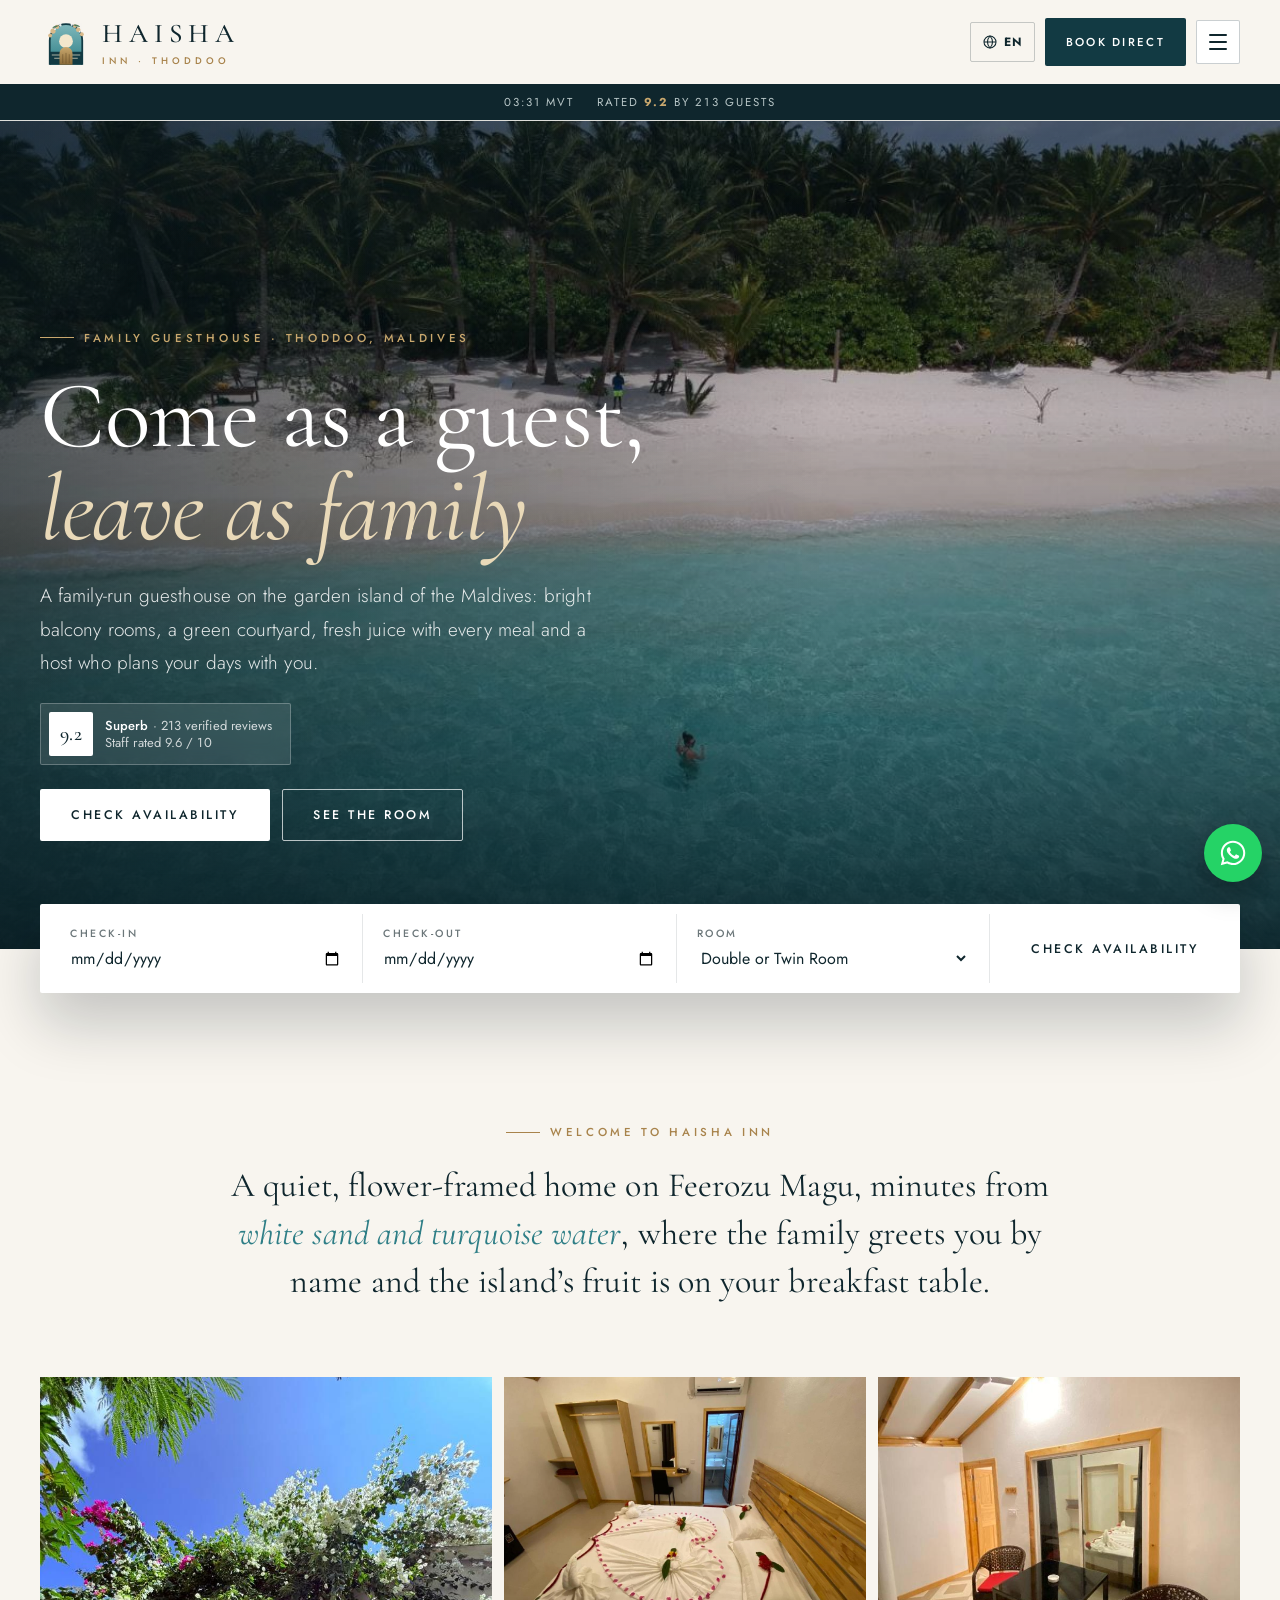
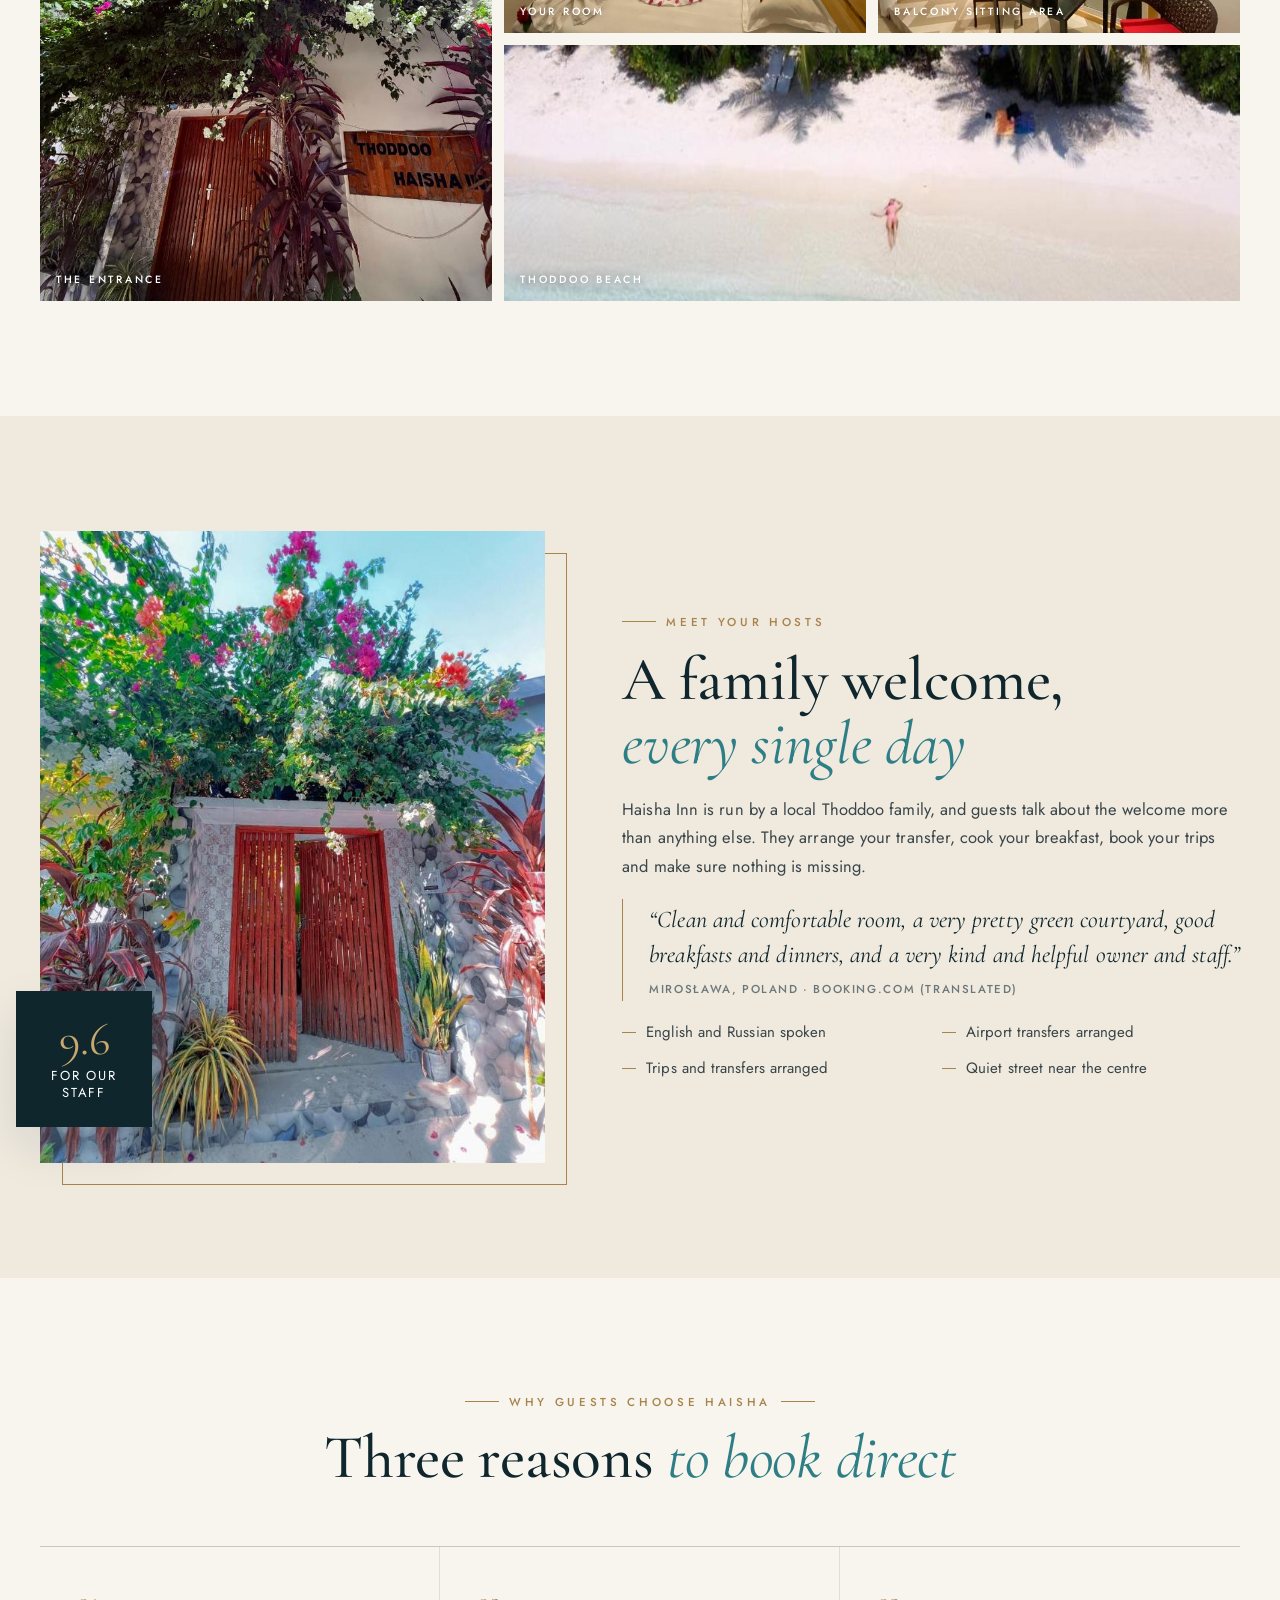
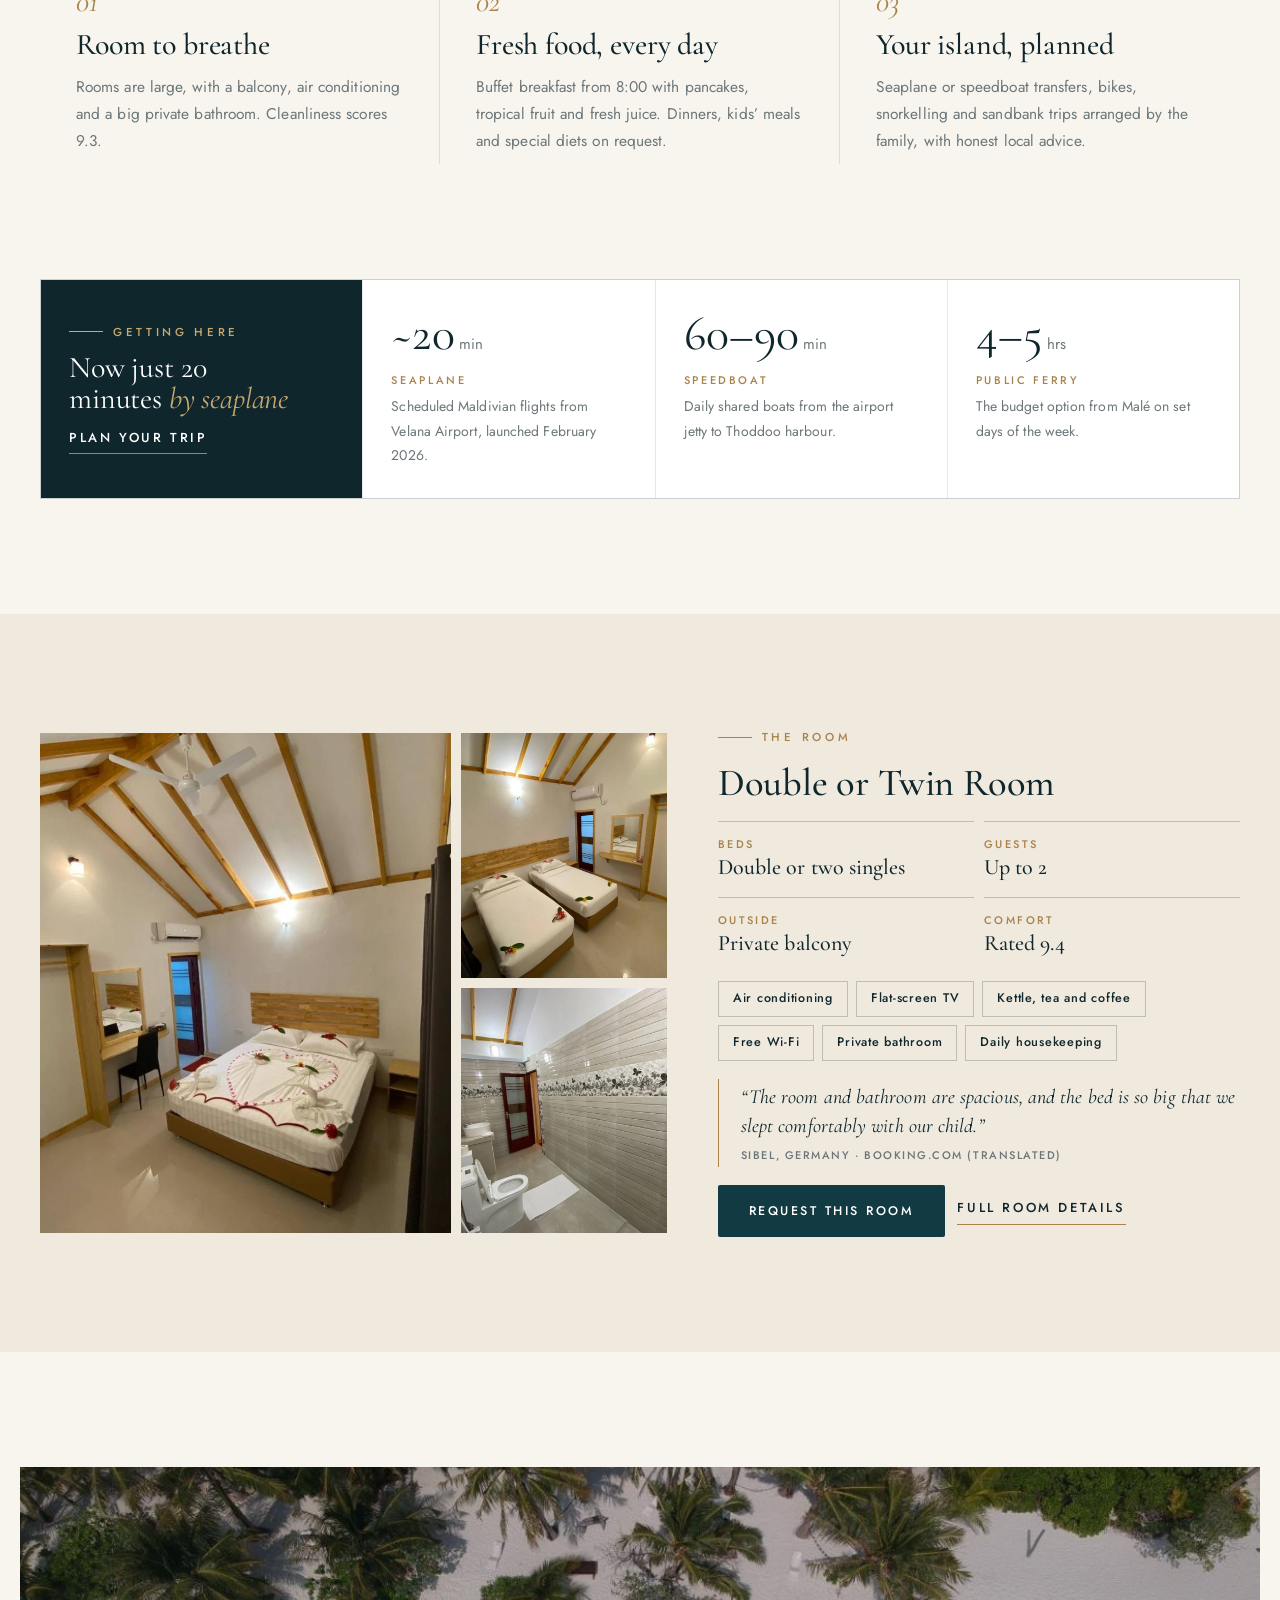
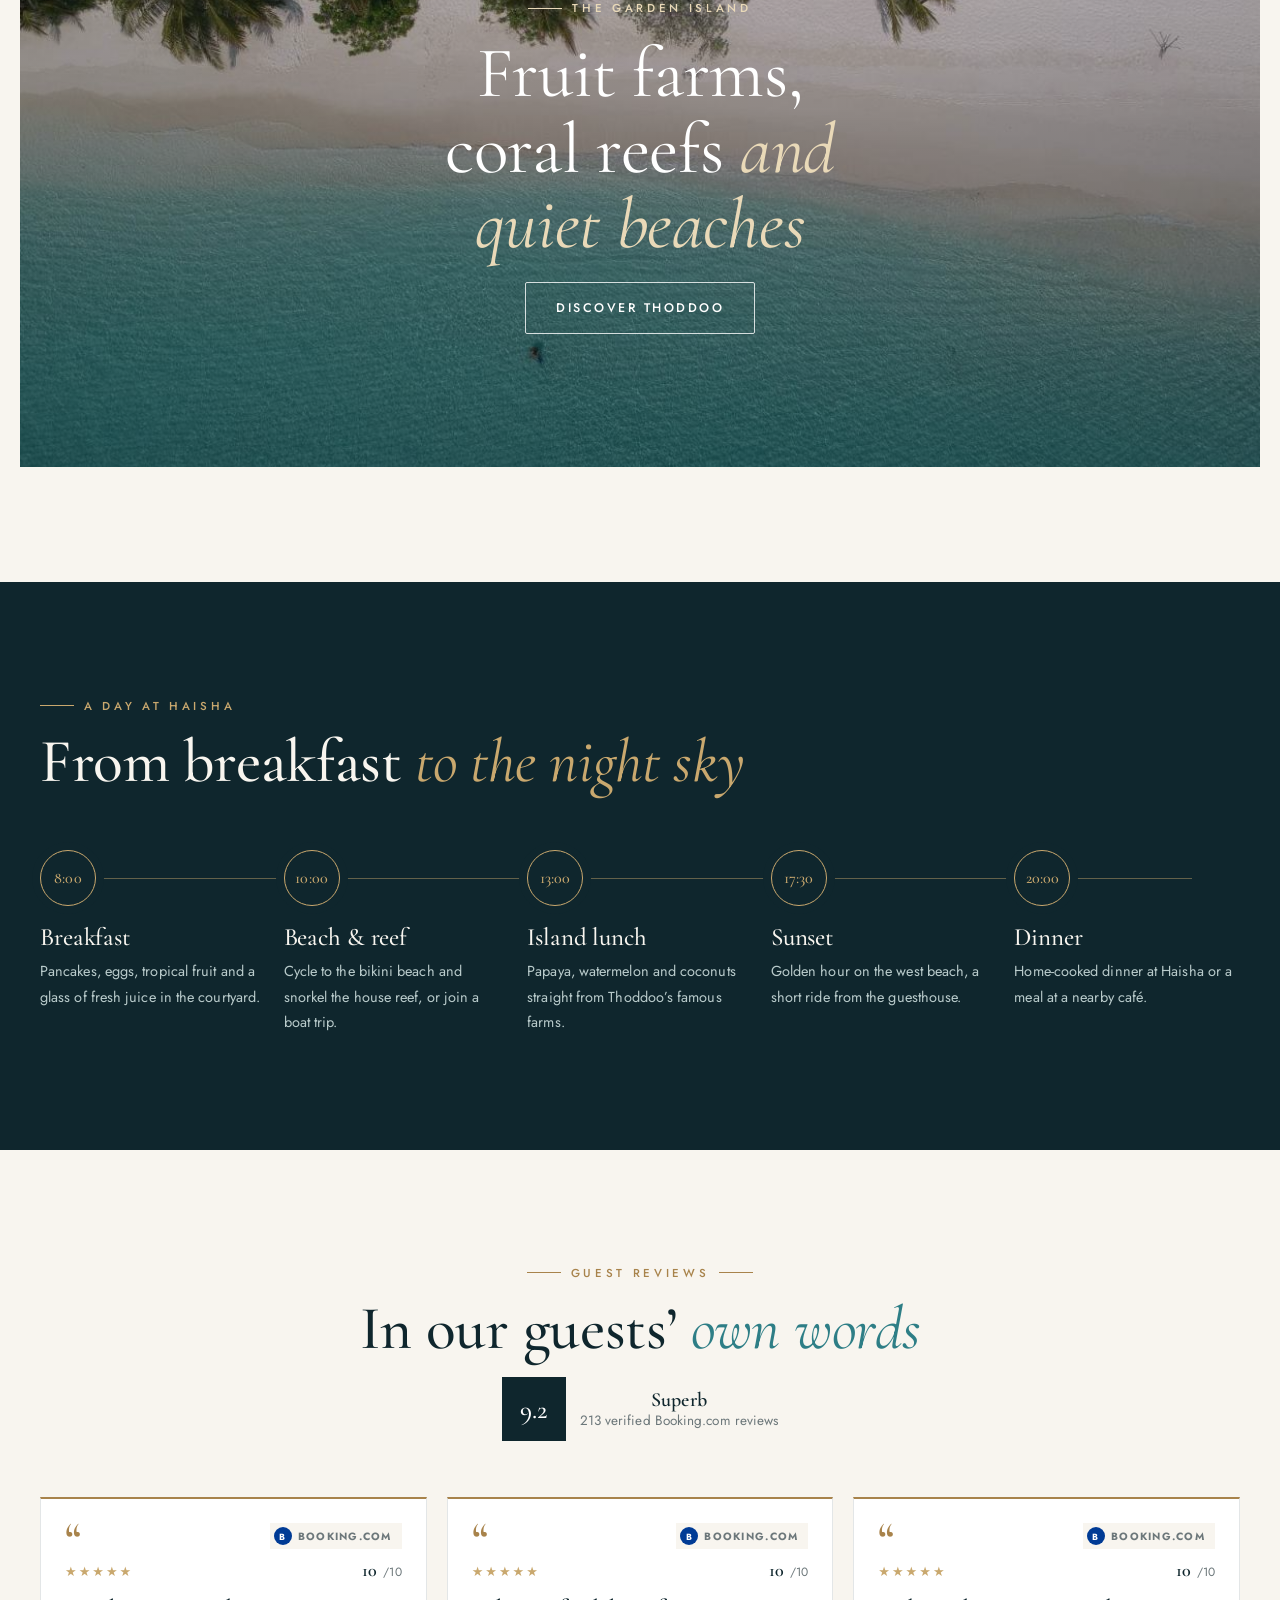
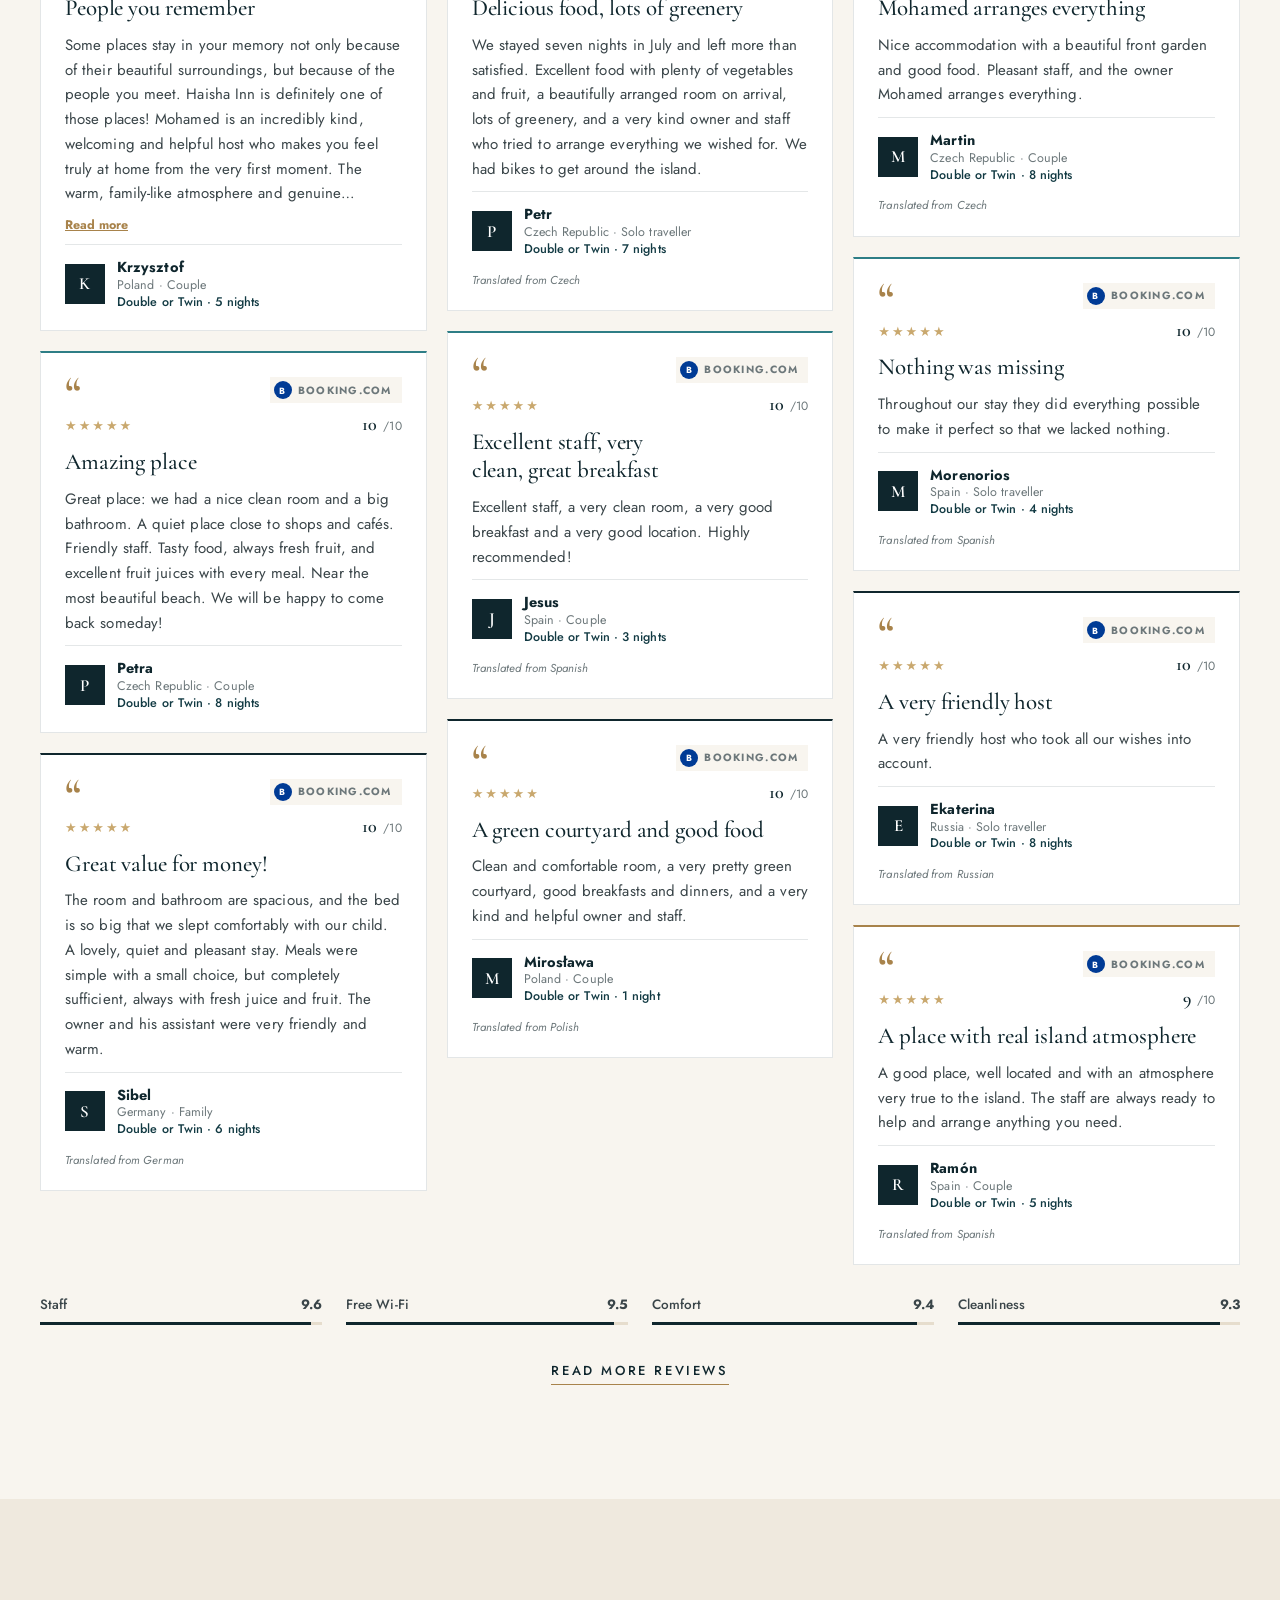
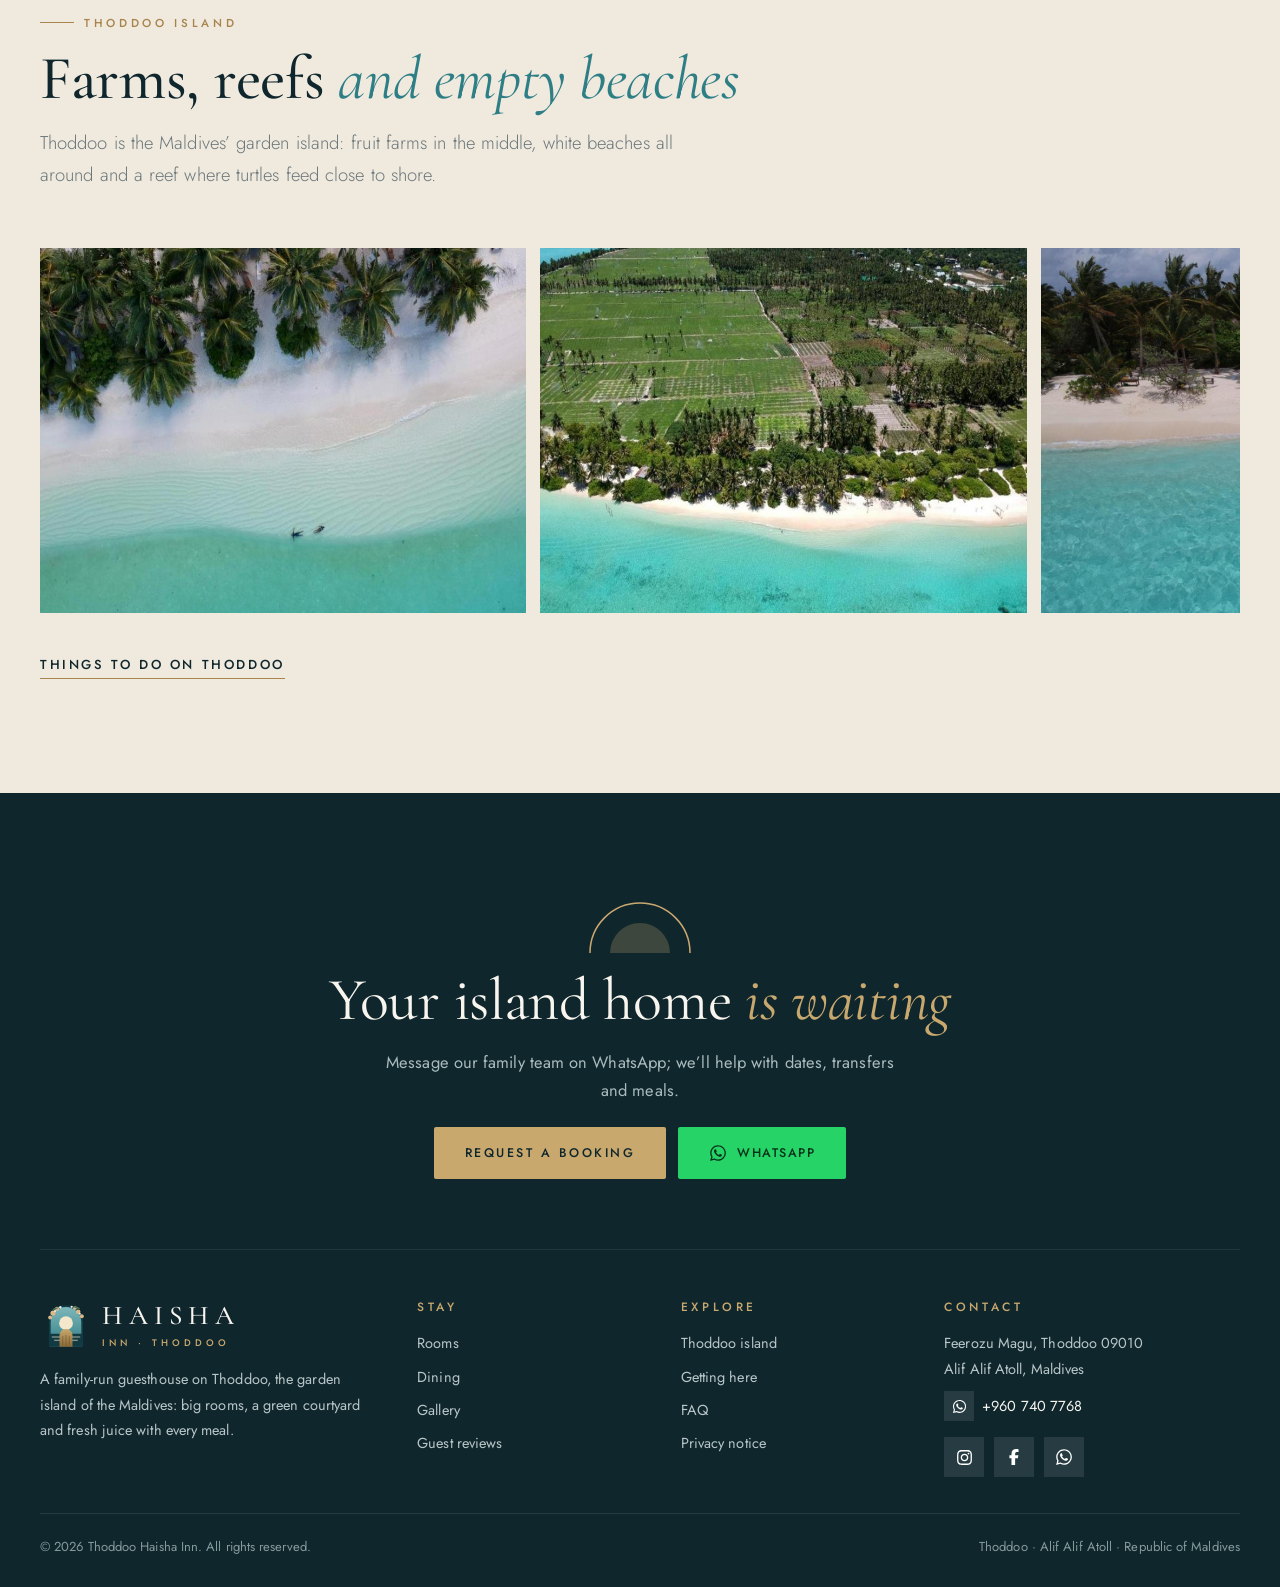
==== commit 922e36e4: "Seaplane travel info, new menu order, sharper page photos, SEO markup - Plan Your Trip: seaplane (Ma" ====
--- a/index.html
+++ b/index.html
@@ -4,22 +4,33 @@
 <meta charset="utf-8">
 <meta name="viewport" content="width=device-width,initial-scale=1,viewport-fit=cover">
 <title>Thoddoo Haisha Inn | Family-Run Guesthouse on Thoddoo Island, Maldives</title>
-<meta name="description" content="Stay with Mohamed's family at Thoddoo Haisha Inn: spacious balcony rooms, a green courtyard, buffet breakfast with fresh juice, airport transfers and bikes. Rated 9.2 by 213 guests. Book direct.">
-<meta name="keywords" content="Thoddoo Haisha Inn, Haisha Inn Thoddoo, Thoddoo guesthouse, family-run guesthouse Maldives, where to stay in Thoddoo, Thoddoo island Maldives, Alif Alif Atoll, budget guesthouse Thoddoo">
+<meta name="description" content="Thoddoo Haisha Inn is a family-run guesthouse on Thoddoo, Maldives: spacious balcony rooms, a garden courtyard, breakfast with fresh juice and seaplane or speedboat transfers. Rated 9.2 by 213 guests. Book direct.">
+<meta name="keywords" content="Thoddoo Haisha Inn, Haisha Inn Thoddoo, Thoddoo guesthouse, family-run guesthouse Maldives, where to stay in Thoddoo, Thoddoo island Maldives, Alif Alif Atoll, budget guesthouse Thoddoo, seaplane to Thoddoo, how to get to Thoddoo, Thoddoo speedboat, Thoddoo bikini beach, North Ari Atoll guesthouse">
 <meta name="theme-color" content="#0F262D">
 <meta property="og:type" content="website">
 <meta property="og:site_name" content="Thoddoo Haisha Inn">
 <meta property="og:title" content="Thoddoo Haisha Inn | Family-Run Guesthouse on Thoddoo Island, Maldives">
-<meta property="og:description" content="Stay with Mohamed's family at Thoddoo Haisha Inn: spacious balcony rooms, a green courtyard, buffet breakfast with fresh juice, airport transfers and bikes. Rated 9.2 by 213 guests. Book direct.">
-<meta property="og:image" content="assets/p01.jpg">
+<meta property="og:description" content="Thoddoo Haisha Inn is a family-run guesthouse on Thoddoo, Maldives: spacious balcony rooms, a garden courtyard, breakfast with fresh juice and seaplane or speedboat transfers. Rated 9.2 by 213 guests. Book direct.">
+<meta property="og:image" content="https://vistadesign-wq.github.io/haisha-inn-thoddoo/assets/p14.jpg">
 <meta name="twitter:card" content="summary_large_image">
+<meta name="robots" content="index,follow,max-image-preview:large">
+<link rel="canonical" href="https://vistadesign-wq.github.io/haisha-inn-thoddoo/">
+<meta property="og:url" content="https://vistadesign-wq.github.io/haisha-inn-thoddoo/">
+<meta property="og:locale" content="en_GB">
+<meta name="twitter:title" content="Thoddoo Haisha Inn | Family-Run Guesthouse on Thoddoo Island, Maldives">
+<meta name="twitter:description" content="Thoddoo Haisha Inn is a family-run guesthouse on Thoddoo, Maldives: spacious balcony rooms, a garden courtyard, breakfast with fresh juice and seaplane or speedboat transfers. Rated 9.2 by 213 guests. Book direct.">
+<meta name="twitter:image" content="https://vistadesign-wq.github.io/haisha-inn-thoddoo/assets/p14.jpg">
+<meta name="geo.region" content="MV-02">
+<meta name="geo.placename" content="Thoddoo, Alif Alif Atoll, Maldives">
+<meta name="geo.position" content="4.436254;72.962651">
+<meta name="ICBM" content="4.436254, 72.962651">
 <link rel="icon" type="image/svg+xml" href="logo-mark.svg">
 <link rel="preconnect" href="https://fonts.googleapis.com">
 <link rel="preconnect" href="https://fonts.gstatic.com" crossorigin>
 <link rel="stylesheet" href="https://fonts.googleapis.com/css2?family=Cormorant+Garamond:ital,wght@0,400;0,500;0,600;1,400;1,500&family=Jost:wght@300;400;500;600;700&display=swap">
 <link rel="stylesheet" href="style.css">
 <script type="application/ld+json">
-{"@context":"https://schema.org","@type":"Hotel","name":"Thoddoo Haisha Inn","description":"Family-run guesthouse on Thoddoo island, Alif Alif Atoll, Maldives, with spacious balcony rooms, a green courtyard, buffet breakfasts with fresh juice and fruit, airport transfers and bike rental.","address":{"@type":"PostalAddress","streetAddress":"Feerozu Magu","addressLocality":"Thoddoo","postalCode":"09010","addressRegion":"Alif Alif Atoll","addressCountry":"MV"},"geo":{"@type":"GeoCoordinates","latitude":4.436254,"longitude":72.962651},"checkinTime":"08:30","checkoutTime":"12:00","petsAllowed":false,"availableLanguage":["English","Russian"],"amenityFeature":[{"@type":"LocationFeatureSpecification","name":"Free Wi-Fi","value":true},{"@type":"LocationFeatureSpecification","name":"Air conditioning","value":true},{"@type":"LocationFeatureSpecification","name":"Garden","value":true},{"@type":"LocationFeatureSpecification","name":"Airport shuttle","value":true},{"@type":"LocationFeatureSpecification","name":"Room service","value":true},{"@type":"LocationFeatureSpecification","name":"Shared kitchen","value":true},{"@type":"LocationFeatureSpecification","name":"Private beach area","value":true}],"aggregateRating":{"@type":"AggregateRating","ratingValue":"9.2","bestRating":"10","worstRating":"1","reviewCount":"213"},"telephone":"+960 740 7768","image":"assets/p01.jpg"}
+{"@context":"https://schema.org","@graph":[{"@type":"Hotel","name":"Thoddoo Haisha Inn","description":"Family-run guesthouse on Thoddoo island, Alif Alif Atoll, Maldives, with spacious balcony rooms, a green courtyard, buffet breakfast with fresh juice, seaplane and speedboat transfers arranged, bike rental and a short walk to the bikini beach.","address":{"@type":"PostalAddress","streetAddress":"Feerozu Magu","addressLocality":"Thoddoo","postalCode":"09010","addressRegion":"Alif Alif Atoll","addressCountry":"MV"},"geo":{"@type":"GeoCoordinates","latitude":4.436254,"longitude":72.962651},"checkinTime":"08:30","checkoutTime":"12:00","petsAllowed":false,"availableLanguage":["English","Russian"],"amenityFeature":[{"@type":"LocationFeatureSpecification","name":"Free Wi-Fi","value":true},{"@type":"LocationFeatureSpecification","name":"Air conditioning","value":true},{"@type":"LocationFeatureSpecification","name":"Garden","value":true},{"@type":"LocationFeatureSpecification","name":"Airport shuttle","value":true},{"@type":"LocationFeatureSpecification","name":"Room service","value":true},{"@type":"LocationFeatureSpecification","name":"Shared kitchen","value":true},{"@type":"LocationFeatureSpecification","name":"Private beach area","value":true}],"aggregateRating":{"@type":"AggregateRating","ratingValue":"9.2","bestRating":"10","worstRating":"1","reviewCount":"213"},"telephone":"+960 740 7768","image":["https://vistadesign-wq.github.io/haisha-inn-thoddoo/assets/p01.jpg","https://vistadesign-wq.github.io/haisha-inn-thoddoo/assets/p02.jpg","https://vistadesign-wq.github.io/haisha-inn-thoddoo/assets/p12.jpg","https://vistadesign-wq.github.io/haisha-inn-thoddoo/assets/p14.jpg","https://vistadesign-wq.github.io/haisha-inn-thoddoo/assets/p17.jpg"],"@id":"https://vistadesign-wq.github.io/haisha-inn-thoddoo/#hotel","url":"https://vistadesign-wq.github.io/haisha-inn-thoddoo/","alternateName":["Haisha Inn Thoddoo","Haisha Inn","Thoddoo Haisha Inn Guesthouse"],"logo":"https://vistadesign-wq.github.io/haisha-inn-thoddoo/logo-mark.svg","sameAs":["https://www.instagram.com/thoddoo_haisha_inn/","https://www.facebook.com/100077276923639"],"hasMap":"https://www.google.com/maps?q=4.436254,72.962651","containedInPlace":{"@type":"Place","name":"Thoddoo, Alif Alif Atoll, Maldives"}},{"@type":"WebSite","@id":"https://vistadesign-wq.github.io/haisha-inn-thoddoo/#website","url":"https://vistadesign-wq.github.io/haisha-inn-thoddoo/","name":"Thoddoo Haisha Inn","inLanguage":"en","publisher":{"@id":"https://vistadesign-wq.github.io/haisha-inn-thoddoo/#hotel"}},{"@type":"WebPage","@id":"https://vistadesign-wq.github.io/haisha-inn-thoddoo/#webpage","url":"https://vistadesign-wq.github.io/haisha-inn-thoddoo/","name":"Thoddoo Haisha Inn | Family-Run Guesthouse on Thoddoo Island, Maldives","description":"Thoddoo Haisha Inn is a family-run guesthouse on Thoddoo, Maldives: spacious balcony rooms, a garden courtyard, breakfast with fresh juice and seaplane or speedboat transfers. Rated 9.2 by 213 guests. Book direct.","isPartOf":{"@id":"https://vistadesign-wq.github.io/haisha-inn-thoddoo/#website"},"about":{"@id":"https://vistadesign-wq.github.io/haisha-inn-thoddoo/#hotel"},"primaryImageOfPage":"https://vistadesign-wq.github.io/haisha-inn-thoddoo/assets/p14.jpg","inLanguage":"en"}]}
 </script>
 </head>
 <body data-page="home">
@@ -70,12 +81,10 @@
 
 <header class="site-h">
   <div class="wrap">
+    <a class="logo" href="index.html" aria-label="Thoddoo Haisha Inn, home"><svg class="logo-svg" aria-hidden="true"><use href="#logo"/></svg><span class="logo-t"><b>HAISHA</b><small>INN · THODDOO</small></span></a>
     <nav class="nav nav-m" id="nav" aria-label="Main">
-      <a href="index.html" data-p="home">Home</a><a href="rooms.html" data-p="rooms">Rooms</a><a href="dining.html" data-p="dining">Dining</a><a href="experiences.html" data-p="experiences">Thoddoo</a><a href="gallery.html" data-p="gallery">Gallery</a><a href="reviews.html" data-p="reviews">Reviews</a><a href="plan.html" data-p="plan">Plan Your Trip</a><a href="contact.html" data-p="contact">Contact</a>
+      <a href="index.html" data-p="home">Home</a><a href="rooms.html" data-p="rooms">Rooms</a><a href="dining.html" data-p="dining">Dining</a><a href="experiences.html" data-p="experiences">Thoddoo</a><a href="reviews.html" data-p="reviews">Reviews</a><a href="plan.html" data-p="plan">Plan Your Trip</a><a href="gallery.html" data-p="gallery">Gallery</a><a href="contact.html" data-p="contact">Contact Us</a>
     </nav>
-    <nav class="nav nav-l" aria-label="Main left"><a href="rooms.html" data-p="rooms">Rooms</a><a href="dining.html" data-p="dining">Dining</a><a href="experiences.html" data-p="experiences">Thoddoo</a><a href="gallery.html" data-p="gallery">Gallery</a></nav>
-    <a class="logo" href="index.html" aria-label="Thoddoo Haisha Inn, home"><svg class="logo-svg" aria-hidden="true"><use href="#logo"/></svg><span class="logo-t"><b>HAISHA</b><small>INN · THODDOO</small></span></a>
-    <nav class="nav nav-r" aria-label="Main right"><a href="reviews.html" data-p="reviews">Reviews</a><a href="plan.html" data-p="plan">Plan Your Trip</a><a href="contact.html" data-p="contact">Contact</a></nav>
     <a class="btn btn-sun hdr-cta" href="contact.html#book">Book direct</a>
     <button class="burger" type="button" aria-label="Menu" aria-expanded="false" aria-controls="nav"><i></i><i></i><i></i></button>
   </div>
@@ -89,7 +98,7 @@
     <div class="hero-copy rv">
       <span class="eyebrow">Family guesthouse · Thoddoo, Maldives</span>
       <h1>Come as a guest, <em>leave as family</em></h1>
-      <p class="lead">Mohamed’s family home on the garden island of the Maldives: bright balcony rooms, a green courtyard, fresh juice with every meal and a host who plans your days with you.</p>
+      <p class="lead">A family-run guesthouse on the garden island of the Maldives: bright balcony rooms, a green courtyard, fresh juice with every meal and a host who plans your days with you.</p>
       <span class="score-chip"><b>9.2</b><span><strong>Superb</strong> · 213 verified reviews<br>Staff rated 9.6 / 10</span></span>
       <div class="row"><a class="btn btn-sun" href="contact.html#book">Check availability</a><a class="btn btn-ghost" href="rooms.html">See the room</a></div>
     </div>
@@ -128,9 +137,9 @@
     </div>
     <div class="host-copy rv">
       <span class="eyebrow">Meet your hosts</span>
-      <h2 class="h2">Mohamed, his son <em>and the whole family</em></h2>
-      <p>Haisha Inn is run by Mohamed and his family, and guests talk about them more than anything else. They arrange your transfer, cook your breakfast, book your trips and make sure nothing is missing.</p>
-      <blockquote>“Mohamed is an incredibly kind, welcoming and helpful host who makes you feel truly at home from the very first moment.”<cite>Krzysztof, Poland · Booking.com</cite></blockquote>
+      <h2 class="h2">A family welcome, <em>every single day</em></h2>
+      <p>Haisha Inn is run by a local Thoddoo family, and guests talk about the welcome more than anything else. They arrange your transfer, cook your breakfast, book your trips and make sure nothing is missing.</p>
+      <blockquote>“Clean and comfortable room, a very pretty green courtyard, good breakfasts and dinners, and a very kind and helpful owner and staff.”<cite>Mirosława, Poland · Booking.com (translated)</cite></blockquote>
       <ul class="ticks"><li>English and Russian spoken</li><li>Airport transfers arranged</li><li>Trips and transfers arranged</li><li>Quiet street near the centre</li></ul>
     </div>
   </div>
@@ -142,7 +151,18 @@
     <div class="reasons">
       <article class="reason rv"><b>01</b><h3>Room to breathe</h3><p>Rooms are large, with a balcony, air conditioning and a big private bathroom. Cleanliness scores 9.3.</p></article>
       <article class="reason rv"><b>02</b><h3>Fresh food, every day</h3><p>Buffet breakfast from 8:00 with pancakes, tropical fruit and fresh juice. Dinners, kids’ meals and special diets on request.</p></article>
-      <article class="reason rv"><b>03</b><h3>Your island, planned</h3><p>Speedboat transfers, bikes, snorkelling and sandbank trips arranged by the family, with honest local advice.</p></article>
+      <article class="reason rv"><b>03</b><h3>Your island, planned</h3><p>Seaplane or speedboat transfers, bikes, snorkelling and sandbank trips arranged by the family, with honest local advice.</p></article>
+    </div>
+  </div>
+</section>
+
+<section class="band" style="padding-top:0">
+  <div class="wrap">
+    <div class="reach rv">
+      <div><span class="eyebrow">Getting here</span><h3>Now just 20 minutes <em>by seaplane</em></h3><a class="link" href="plan.html">Plan your trip</a></div>
+      <div><b>~20<small>min</small></b><h4>Seaplane</h4><p>Scheduled Maldivian flights from Velana Airport, launched February 2026.</p></div>
+      <div><b>60–90<small>min</small></b><h4>Speedboat</h4><p>Daily shared boats from the airport jetty to Thoddoo harbour.</p></div>
+      <div><b>4–5<small>hrs</small></b><h4>Public ferry</h4><p>The budget option from Malé on set days of the week.</p></div>
     </div>
   </div>
 </section>
@@ -166,7 +186,7 @@
 </section>
 
 <section class="pbreak">
-  <img src="assets/p07.jpg" alt="Aerial view of Thoddoo island farms, palm trees and turquoise lagoon" loading="lazy">
+  <img src="assets/p17.jpg" alt="Palm trees, white sand and turquoise lagoon on Thoddoo seen from above" loading="lazy">
   <div class="wrap rv">
     <span class="eyebrow">The garden island</span>
     <h2>Fruit farms, coral reefs <em>and quiet beaches</em></h2>
@@ -210,7 +230,7 @@
     <div class="head rv"><span class="eyebrow">Thoddoo island</span><h2 class="h2">Farms, reefs <em>and empty beaches</em></h2><p class="lead">Thoddoo is the Maldives’ garden island: fruit farms in the middle, white beaches all around and a reef where turtles feed close to shore.</p></div>
     <div class="film rv" data-lb="island">
       <button type="button"><img src="assets/p13.jpg" alt="Drone view of Thoddoo beach and turquoise lagoon" loading="lazy"></button>
-      <button type="button"><img src="assets/p15.jpg" alt="Aerial view of Thoddoo farms and coastline" loading="lazy"></button>
+      <button type="button"><img src="assets/p07.jpg" alt="Aerial view of Thoddoo farms and coastline" loading="lazy"></button>
       <button type="button"><img src="assets/p14.jpg" alt="Clear water over the Thoddoo reef" loading="lazy"></button>
       <button type="button"><img src="assets/p04.jpg" alt="Couple walking on a Thoddoo beach" loading="lazy"></button>
       <button type="button"><img src="assets/p16.jpg" alt="White sand and lagoon seen from above" loading="lazy"></button>
@@ -226,8 +246,8 @@
   <div class="wrap">
     <div class="f-cta">
       <svg class="f-sun" viewBox="0 0 120 60" aria-hidden="true"><path d="M10 60a50 50 0 0 1 100 0" fill="none" stroke="currentColor" stroke-width="1.5"/><path d="M30 60a30 30 0 0 1 60 0" fill="currentColor" opacity=".25"/></svg>
-      <h2>Mohamed’s table <em>is set for you</em></h2>
-      <p>Message Mohamed and his family on WhatsApp; they’ll help with dates, transfers and meals.</p>
+      <h2>Your island home <em>is waiting</em></h2>
+      <p>Message our family team on WhatsApp; we’ll help with dates, transfers and meals.</p>
       <div class="row"><a class="btn btn-sun" href="contact.html#book">Request a booking</a><a class="btn btn-wa" data-link="whatsapp" href="contact.html" target="_blank" rel="noopener"><svg width="18" height="18" aria-hidden="true"><use href="#i-wa"/></svg>WhatsApp</a></div>
     </div>
     <div class="ft">
--- a/style.css
+++ b/style.css
@@ -412,7 +412,6 @@
 .site-h{background:rgba(248,245,239,.92);border-bottom:1px solid var(--line)}
 .site-h .wrap{min-height:84px}
 .nav a{font-size:12px;font-weight:500;letter-spacing:.12em;text-transform:uppercase;color:var(--cocoa);padding:10px 9px}
-@media (min-width:1281px){.lang{right:calc(var(--gutter) + 168px)}[dir=rtl] .lang{right:auto;left:calc(var(--gutter) + 168px)}}
 .nav a.on::after{width:16px;height:1px;margin-left:-8px;border-radius:0;bottom:4px;background:var(--coral)}
 .logo-t b{font:500 27px var(--display);letter-spacing:.22em}
 .logo-t small{font:500 9.5px var(--body);letter-spacing:.42em;color:var(--coral)}
@@ -504,7 +503,7 @@
 /* parallax photo break */
 .pbreak{position:relative;isolation:isolate;min-height:clamp(380px,62vh,620px);display:flex;align-items:center;justify-content:center;text-align:center;color:#fff;overflow:hidden}
 .pbreak img{position:absolute;inset:0;width:100%;height:100%;object-fit:cover;z-index:-2}
-.pbreak::before{content:"";position:absolute;inset:0;z-index:-1;background:rgba(8,24,30,.42)}
+.pbreak::before{content:"";position:absolute;inset:0;z-index:-1;background:linear-gradient(180deg,rgba(8,24,30,.15),rgba(8,24,30,.5))}
 .pbreak .wrap{display:flex;flex-direction:column;align-items:center;gap:20px}
 .pbreak .eyebrow{color:#E9D9B8}
 .pbreak h2{color:#fff;font-size:clamp(40px,5.6vw,76px);font-weight:400;max-width:16ch}
@@ -565,10 +564,76 @@
 .social a,.fc-ico{border-radius:0}
 .social a:hover{background:var(--coral)}
 .mbar{border-radius:2px}
+
+
+/* ---------- header v2: logo left · single menu · language + booking right ---------- */
 @media (min-width:1281px){
-  .site-h .wrap{max-width:none;padding-inline:36px}
-  .hdr-cta{right:36px}
-  .lang{right:200px}
-  [dir=rtl] .hdr-cta{right:auto;left:36px}
-  [dir=rtl] .lang{right:auto;left:200px}
+  .site-h .wrap{display:flex;align-items:center;gap:28px;max-width:none;padding-inline:40px;min-height:86px}
+  .site-h .logo{justify-self:auto;margin-inline-end:auto}
+  .nav-m{display:flex;position:static;flex-direction:row;gap:2px;background:none;box-shadow:none;border:0;padding:0;margin-inline:auto}
+  .nav-m a{font:500 12px var(--body);letter-spacing:.14em;text-transform:uppercase;padding:10px 11px;border:0}
+  .nav-m a.on::after{display:block}
+  .nav-m .lang-row{display:none}
+  .lang,[dir=rtl] .lang{position:relative;right:auto;left:auto;top:auto}
+  .hdr-cta,[dir=rtl] .hdr-cta{position:static}
 }
+@media (min-width:1281px) and (max-width:1420px){.nav-m a{padding:10px 8px;font-size:11.5px;letter-spacing:.1em}.site-h .wrap{gap:18px;padding-inline:28px}}
+
+/* ---------- inner page header v2: text panel + photo at natural proportions ---------- */
+.phero{display:grid;grid-template-columns:minmax(0,1fr) minmax(0,1.05fr);min-height:0;align-items:stretch;background:var(--cocoa);color:#fff}
+.phero::before{display:none}
+.phero>img{position:relative;inset:auto;grid-column:2;grid-row:1;width:100%;height:clamp(420px,62vh,620px);object-fit:cover;z-index:0;transform:none!important}
+.phero .wrap{grid-column:1;grid-row:1;max-width:none;margin:0;padding:clamp(56px,7vw,96px) clamp(28px,5vw,80px);justify-content:center;align-self:center}
+.phero .wrap::before{content:"";width:48px;height:1px;background:var(--apricot);order:-1}
+.phero h1{max-width:13ch}
+.phero .lead{max-width:460px}
+@media (max-width:900px){
+  .phero{grid-template-columns:1fr}
+  .phero>img{grid-column:1;grid-row:1;height:auto;aspect-ratio:4/3}
+  .phero .wrap{grid-row:2;padding:40px var(--gutter) 48px}
+}
+/* page photos: keep wide photos wide so they are not cropped and zoomed */
+.film button{flex:0 0 clamp(280px,38vw,500px);aspect-ratio:4/3}
+.pbreak{max-width:1240px;margin:clamp(72px,9vw,120px) auto;min-height:clamp(380px,48vw,600px)}
+@media (max-width:1280px){.pbreak{margin-inline:var(--gutter)}}
+.steps{counter-reset:st}
+.steps li{counter-increment:st}
+.steps li::before{content:"0" counter(st);font:italic 400 34px var(--display)}
+
+/* ---------- transfer options ---------- */
+.ways{display:grid;grid-template-columns:repeat(3,minmax(0,1fr));gap:20px}
+.way{position:relative;background:#fff;border:1px solid var(--line);padding:34px 30px 30px;display:flex;flex-direction:column;gap:14px;transition:transform .4s,box-shadow .4s}
+.way:hover{transform:translateY(-4px);box-shadow:var(--shadow)}
+.way-new{background:var(--cocoa);color:#C9D6D6;border-color:var(--cocoa)}
+.way-new h3,.way-new .way-time b{color:#fff}
+.way .tag{align-self:flex-start;font:500 10.5px var(--body);letter-spacing:.24em;text-transform:uppercase;color:var(--coral);border:1px solid currentColor;padding:5px 10px}
+.way-new .tag{color:var(--cocoa);background:var(--apricot);border-color:var(--apricot)}
+.way-ico{width:46px;height:46px;color:var(--lagoon)}
+.way-new .way-ico{color:var(--apricot)}
+.way h3{font-size:30px}
+.way-time{font:400 15px var(--body);color:var(--muted);margin-top:-6px}
+.way-new .way-time{color:#9FB3B4}
+.way-time b{font:400 46px/1 var(--display);color:var(--cocoa);margin-right:4px}
+.way ul{list-style:none;margin:0;padding:0;display:grid;gap:0;border-top:1px solid var(--line)}
+.way-new ul{border-color:rgba(255,255,255,.14)}
+.way li{display:grid;grid-template-columns:96px 1fr;gap:10px;padding:10px 0;border-bottom:1px solid var(--line);font-size:14.5px}
+.way-new li{border-color:rgba(255,255,255,.14)}
+.way li span{font:500 10.5px var(--body);letter-spacing:.2em;text-transform:uppercase;color:var(--coral);padding-top:3px}
+.way-new li span{color:var(--apricot)}
+.way-note{font-size:13.5px;line-height:1.65;color:var(--muted)}
+.way-new .way-note{color:#9FB3B4}
+@media (max-width:980px){.ways{grid-template-columns:1fr}}
+/* home: getting-here strip */
+.reach{display:grid;grid-template-columns:minmax(0,1.1fr) repeat(3,minmax(0,1fr));gap:0;border:1px solid var(--line-2);background:#fff}
+.reach>div{padding:30px 28px;border-left:1px solid var(--line)}
+.reach>div:first-child{border-left:0;background:var(--cocoa);color:#C9D6D6;display:flex;flex-direction:column;gap:12px;justify-content:center}
+.reach>div:first-child .eyebrow{color:var(--apricot)}
+.reach>div:first-child h3{color:#fff;font-size:30px;font-weight:400}
+.reach>div:first-child h3 em{color:var(--apricot)}
+.reach>div:first-child .link{color:#fff;align-self:flex-start}
+.reach b{display:block;font:400 48px/1 var(--display);color:var(--cocoa)}
+.reach b small{font:400 15px var(--body);color:var(--muted);margin-left:4px}
+.reach h4{font:500 11px var(--body);letter-spacing:.24em;text-transform:uppercase;color:var(--coral);margin:14px 0 6px}
+.reach p{font-size:14px;color:var(--muted)}
+@media (max-width:980px){.reach{grid-template-columns:1fr 1fr 1fr}.reach>div:first-child{grid-column:1/-1}.reach>div:nth-child(2){border-left:0}}
+@media (max-width:600px){.reach{grid-template-columns:1fr}.reach>div{border-left:0;border-top:1px solid var(--line)}}
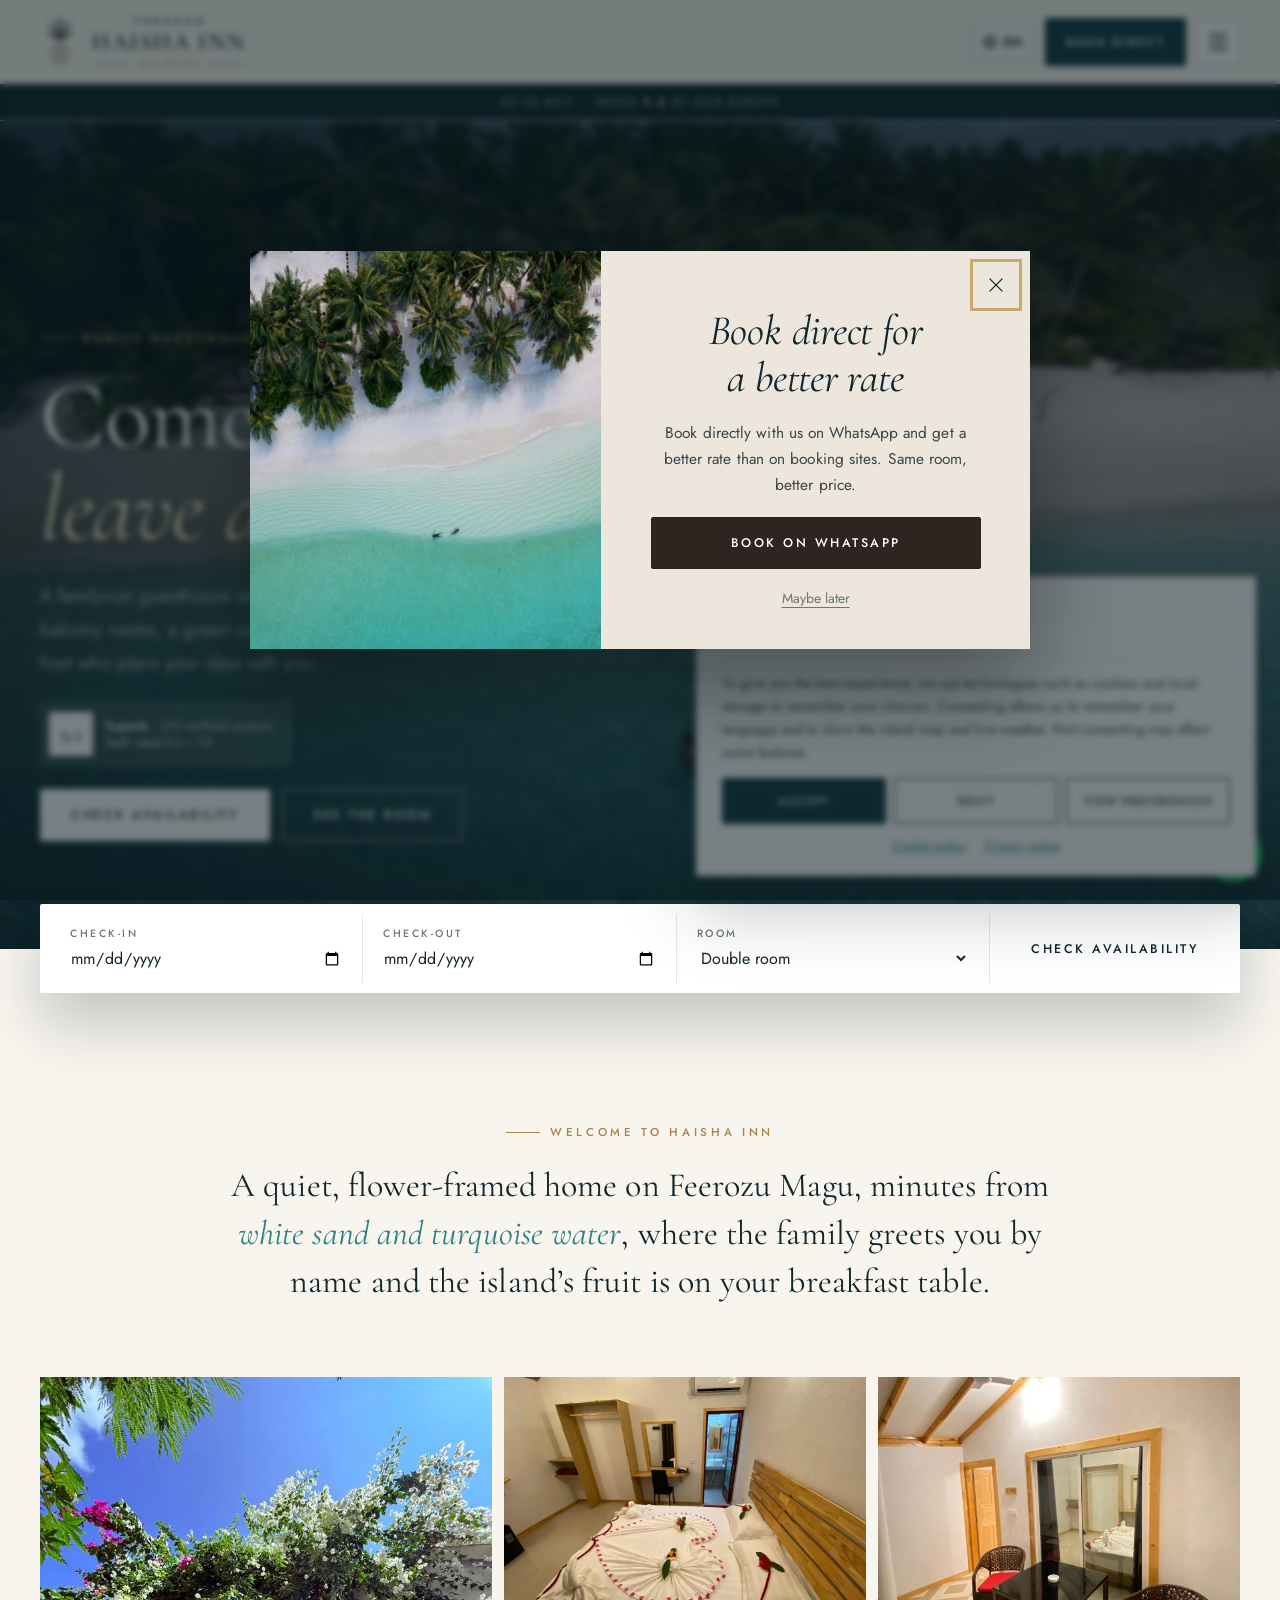
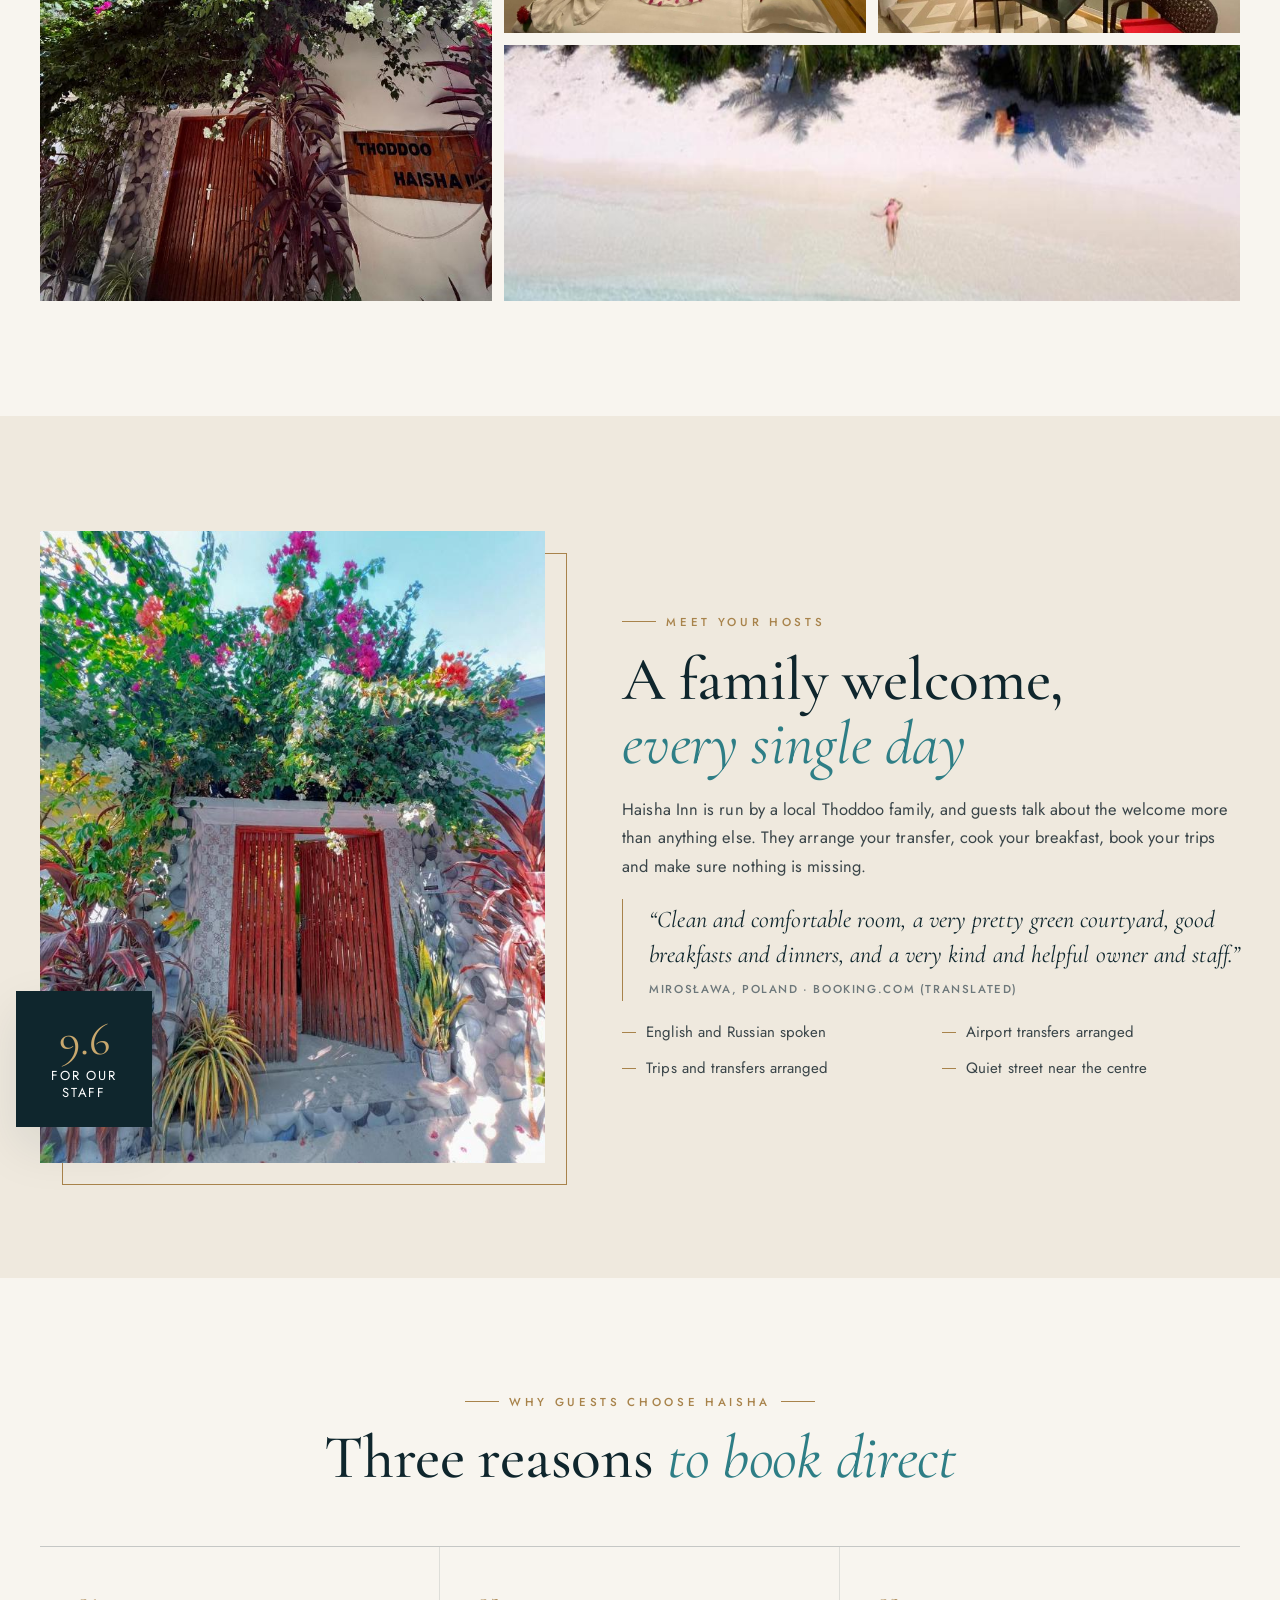
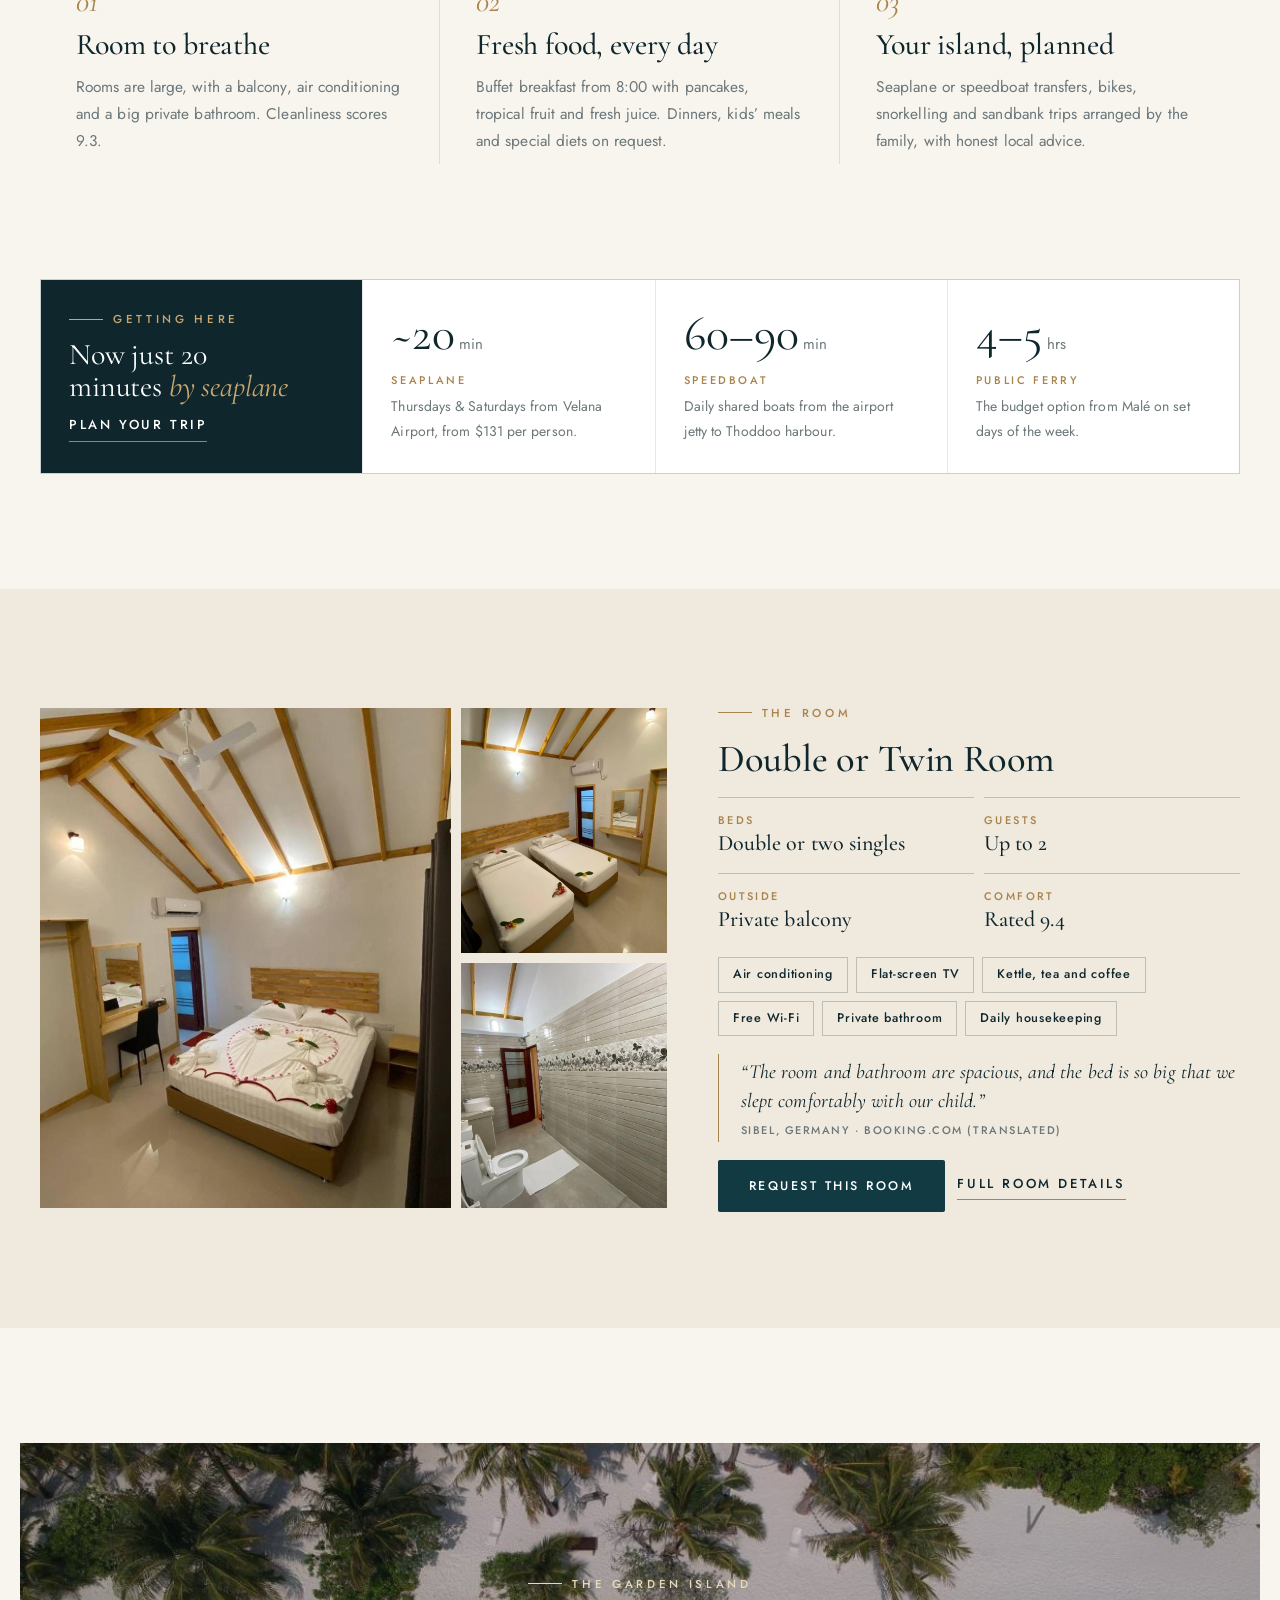
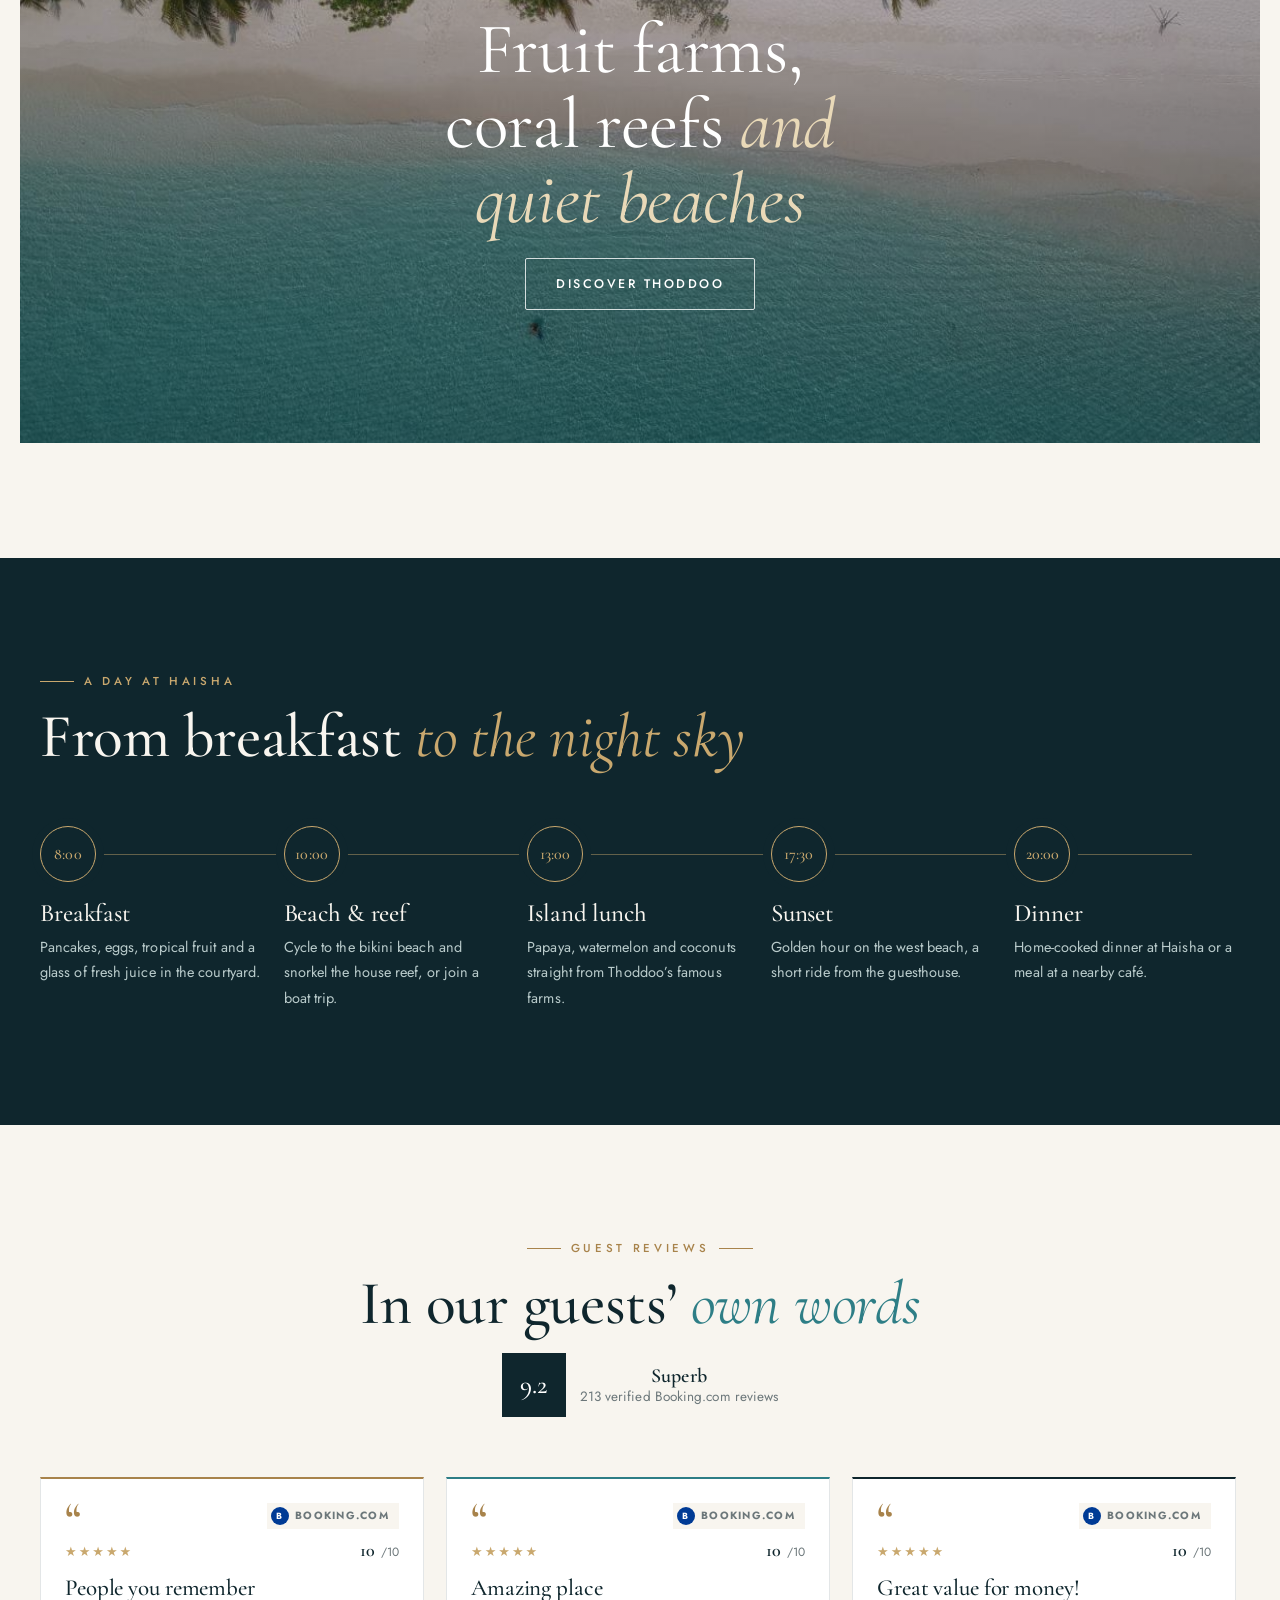
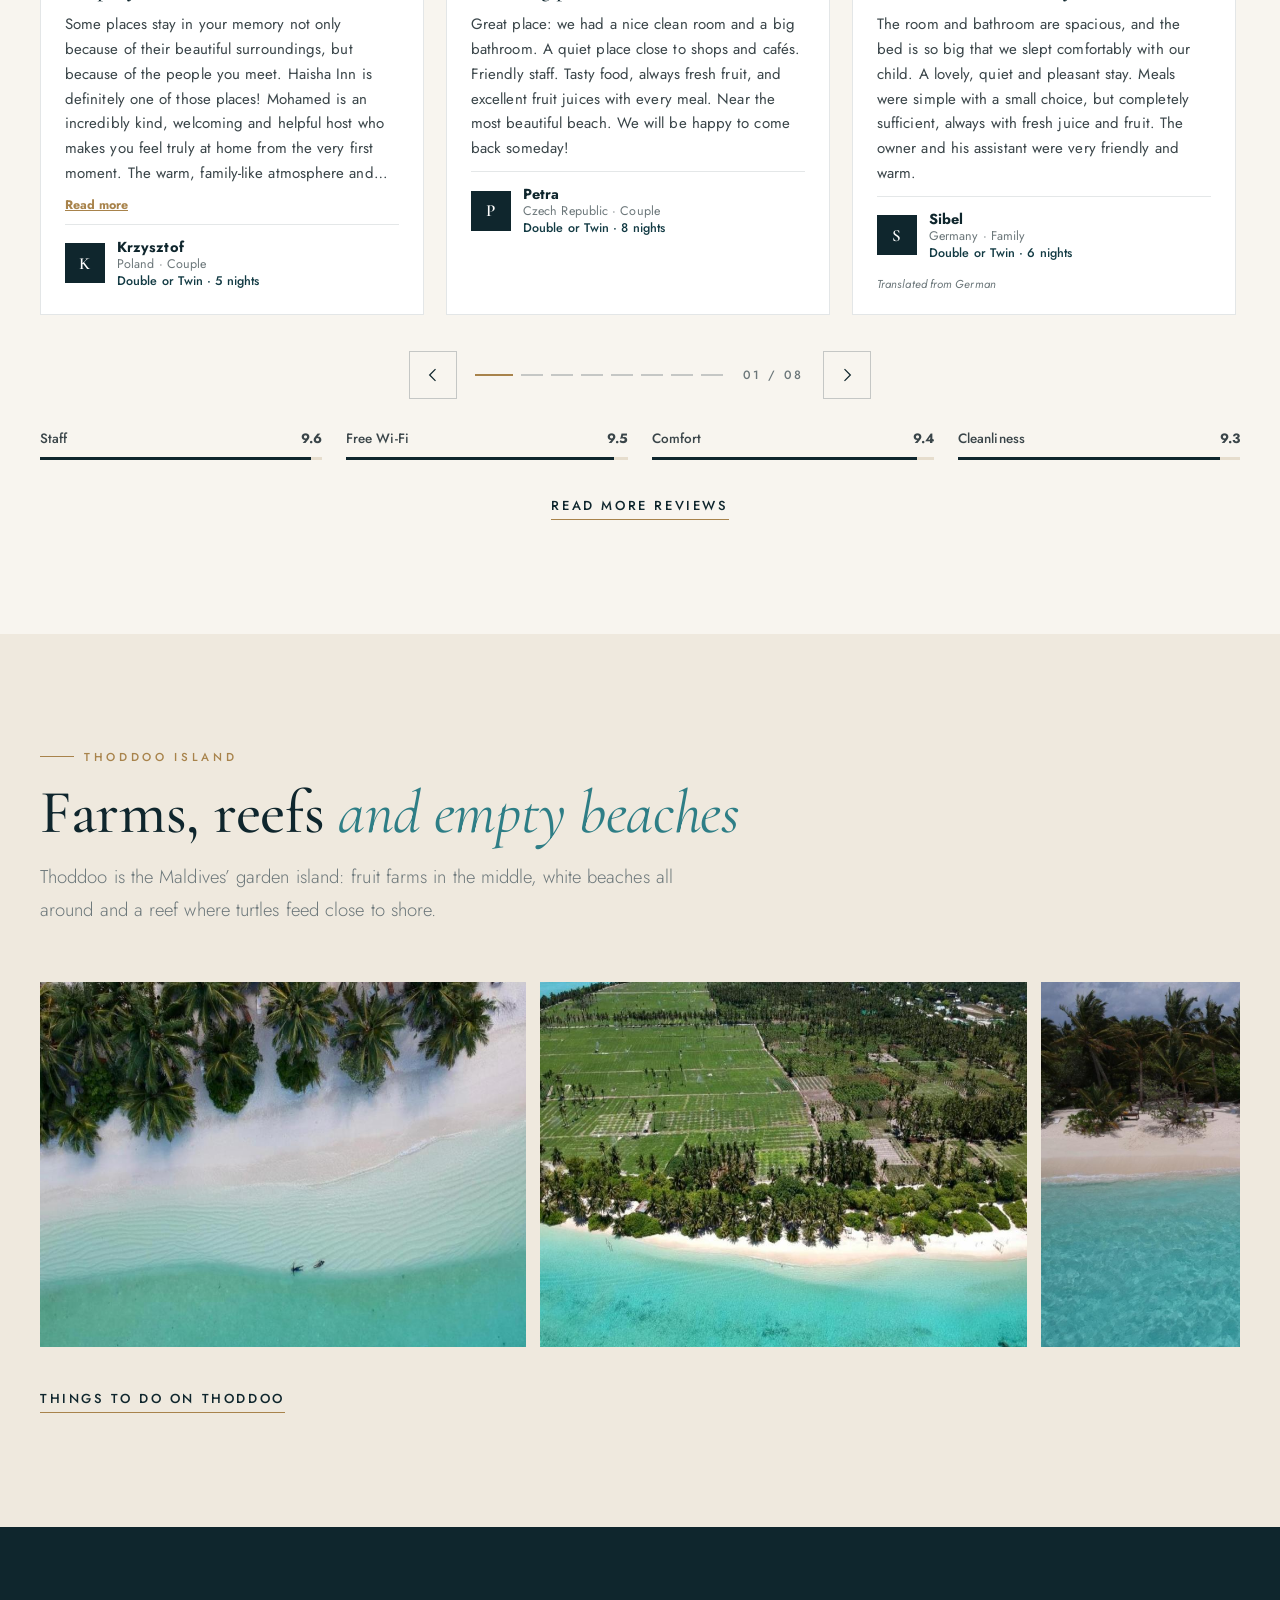
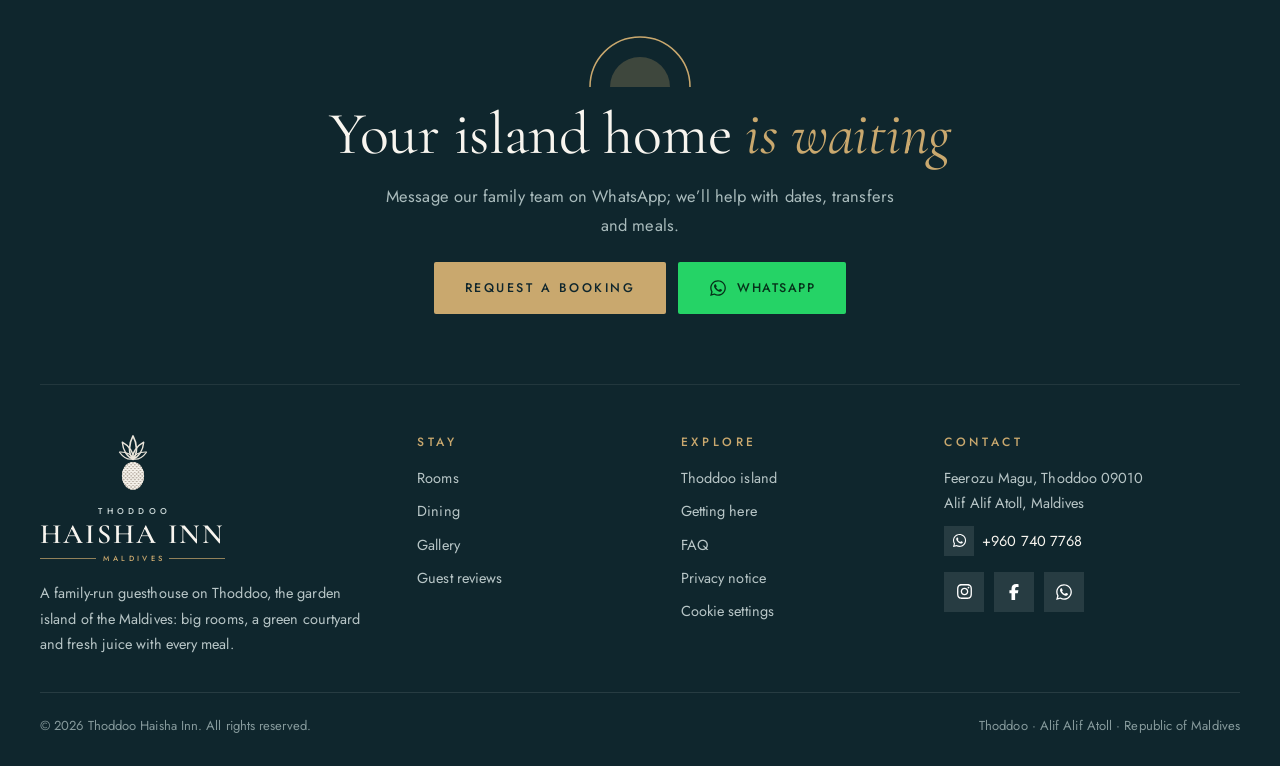
==== commit 32aebb60: "Owner's change list: review slider, booking form, Russian, seaplane timetable, pop-up, cookies, new " ====
--- a/index.html
+++ b/index.html
@@ -35,21 +35,8 @@
 </head>
 <body data-page="home">
 <svg width="0" height="0" style="position:absolute" aria-hidden="true">
-  <defs><linearGradient id="hs-sky" x1="0" y1="0" x2="0" y2="1"><stop offset="0" stop-color="#7FB8BB"/><stop offset="1" stop-color="#2E7E86"/></linearGradient>
-    <linearGradient id="hs-door" x1="0" y1="0" x2="0" y2="1"><stop offset="0" stop-color="#C9A86E"/><stop offset="1" stop-color="#8A6A38"/></linearGradient></defs>
-  <symbol id="logo" viewBox="0 0 64 64"><path d="M12 60V30a20 20 0 0 1 40 0v30z" fill="url(#hs-sky)"/>
-  <circle cx="32" cy="31" r="8.5" fill="#F3E7CC"/>
-  <path d="M12 44h40v16H12z" fill="#123A43"/>
-  <path d="M15 48h34M18 52h28" stroke="#F3E7CC" stroke-width="1.2" stroke-linecap="round" opacity=".7"/>
-  <path d="M24 60V46a8 8 0 0 1 16 0v14z" fill="url(#hs-door)"/>
-  <path d="M28 47.5v10M32 46v12M36 47.5v10" stroke="#5A4320" stroke-width="1" stroke-linecap="round" opacity=".55"/>
-  <path d="M12 60V30a20 20 0 0 1 40 0v30" fill="none" stroke="#123A43" stroke-width="2.2"/>
-  <g fill="#D9B98A">
-    <circle cx="16" cy="18.5" r="3.2"/><circle cx="21" cy="13.5" r="2.6"/><circle cx="12.5" cy="24" r="2.4"/>
-    <circle cx="47" cy="17" r="2.8"/><circle cx="51.5" cy="22.5" r="2.4"/><circle cx="43" cy="12.5" r="2.2"/>
-  </g>
-  <g fill="#FFFFFF" opacity=".9"><circle cx="18.5" cy="16" r="1.3"/><circle cx="49" cy="19.5" r="1.2"/><circle cx="25" cy="11.3" r="1.5"/><circle cx="39" cy="10.8" r="1.4"/></g>
-  <g fill="#4F7A5A"><path d="M23 12c-3.5-1-6.5.5-8 3 3-.8 5.5-.6 8-3z"/><path d="M41 11c3.5-1.3 6.8 0 8.5 2.5-3.2-.6-5.8-.4-8.5-2.5z"/></g></symbol>
+  <defs><clipPath id="pn-clip"><ellipse cx="32" cy="60" rx="15.5" ry="19.5"/></clipPath></defs>
+  <symbol id="logo" viewBox="0 0 64 84"><g fill="none" stroke="currentColor" stroke-width="2.3" stroke-linejoin="round"><path d="M32 37C25.5 29 25.5 16 32 4C38.5 16 38.5 29 32 37Z" transform="rotate(-64 32 36) translate(32 36) scale(0.66) translate(-32 -36)"/><path d="M32 37C25.5 29 25.5 16 32 4C38.5 16 38.5 29 32 37Z" transform="rotate(64 32 36) translate(32 36) scale(0.66) translate(-32 -36)"/><path d="M32 37C25.5 29 25.5 16 32 4C38.5 16 38.5 29 32 37Z" transform="rotate(-33 32 36) translate(32 36) scale(0.86) translate(-32 -36)"/><path d="M32 37C25.5 29 25.5 16 32 4C38.5 16 38.5 29 32 37Z" transform="rotate(33 32 36) translate(32 36) scale(0.86) translate(-32 -36)"/><path d="M32 37C25.5 29 25.5 16 32 4C38.5 16 38.5 29 32 37Z" transform="rotate(0 32 36) translate(32 36) scale(1) translate(-32 -36)"/></g><ellipse cx="32" cy="60" rx="15.5" ry="19.5" fill="#B9B0A5"/><path clip-path="url(#pn-clip)" d="M-54.4 36L-6.4 84M-6.4 36L-54.4 84M-49.2 36L-1.2 84M-1.2 36L-49.2 84M-44.0 36L4.0 84M4.0 36L-44.0 84M-38.8 36L9.2 84M9.2 36L-38.8 84M-33.6 36L14.4 84M14.4 36L-33.6 84M-28.4 36L19.6 84M19.6 36L-28.4 84M-23.2 36L24.8 84M24.8 36L-23.2 84M-18.0 36L30.0 84M30.0 36L-18.0 84M-12.8 36L35.2 84M35.2 36L-12.8 84M-7.6 36L40.4 84M40.4 36L-7.6 84M-2.4 36L45.6 84M45.6 36L-2.4 84M2.8 36L50.8 84M50.8 36L2.8 84M8.0 36L56.0 84M56.0 36L8.0 84M13.2 36L61.2 84M61.2 36L13.2 84M18.4 36L66.4 84M66.4 36L18.4 84M23.6 36L71.6 84M71.6 36L23.6 84M28.8 36L76.8 84M76.8 36L28.8 84M34.0 36L82.0 84M82.0 36L34.0 84M39.2 36L87.2 84M87.2 36L39.2 84M44.4 36L92.4 84M92.4 36L44.4 84M49.6 36L97.6 84M97.6 36L49.6 84M54.8 36L102.8 84M102.8 36L54.8 84M60.0 36L108.0 84M108.0 36L60.0 84M65.2 36L113.2 84M113.2 36L65.2 84M70.4 36L118.4 84M118.4 36L70.4 84" stroke="#F4F0E9" stroke-width="1.5" fill="none"/></symbol>
   <symbol id="i-wa" viewBox="0 0 448 512"><path fill="currentColor" d="M380.9 97.1C339 55.1 283.2 32 223.9 32c-122.4 0-222 99.6-222 222 0 39.1 10.2 77.3 29.6 111L0 480l117.7-30.9c32.4 17.7 68.9 27 106.1 27h.1c122.3 0 224.1-99.6 224.1-222 0-59.3-25.2-115-67.1-157zm-157 341.6c-33.2 0-65.7-8.9-94-25.7l-6.7-4-69.8 18.3L72 359.2l-4.4-7c-18.5-29.4-28.2-63.3-28.2-98.2 0-101.7 82.8-184.5 184.6-184.5 49.3 0 95.6 19.2 130.4 54.1 34.8 34.9 56.2 81.2 56.1 130.5 0 101.8-84.9 184.6-186.6 184.6zm101.2-138.2c-5.5-2.8-32.8-16.2-37.9-18-5.1-1.9-8.8-2.8-12.5 2.8-3.7 5.6-14.3 18-17.6 21.8-3.2 3.7-6.5 4.2-12 1.4-32.6-16.3-54-29.1-75.5-66-5.7-9.8 5.7-9.1 16.3-30.3 1.8-3.7.9-6.9-.5-9.7-1.4-2.8-12.5-30.1-17.1-41.2-4.5-10.8-9.1-9.3-12.5-9.5-3.2-.2-6.9-.2-10.6-.2-3.7 0-9.7 1.4-14.8 6.9-5.1 5.6-19.4 19-19.4 46.3 0 27.3 19.9 53.7 22.6 57.4 2.8 3.7 39.1 59.7 94.8 83.8 35.2 15.2 49 16.5 66.6 13.9 10.7-1.6 32.8-13.4 37.4-26.4 4.6-13 4.6-24.1 3.2-26.4-1.3-2.5-5-3.9-10.5-6.6z"/></symbol>
   <symbol id="i-ig" viewBox="0 0 448 512"><path fill="currentColor" d="M224.1 141c-63.6 0-114.9 51.3-114.9 114.9s51.3 114.9 114.9 114.9S339 319.5 339 255.9 287.7 141 224.1 141zm0 189.6c-41.1 0-74.7-33.5-74.7-74.7s33.5-74.7 74.7-74.7 74.7 33.5 74.7 74.7-33.6 74.7-74.7 74.7zm146.4-194.3c0 14.9-12 26.8-26.8 26.8-14.9 0-26.8-12-26.8-26.8s12-26.8 26.8-26.8 26.8 12 26.8 26.8zm76.1 27.2c-1.7-35.9-9.9-67.7-36.2-93.9-26.2-26.2-58-34.4-93.9-36.2-37-2.1-147.9-2.1-184.9 0-35.8 1.7-67.6 9.9-93.9 36.1s-34.4 58-36.2 93.9c-2.1 37-2.1 147.9 0 184.9 1.7 35.9 9.9 67.7 36.2 93.9s58 34.4 93.9 36.2c37 2.1 147.9 2.1 184.9 0 35.9-1.7 67.7-9.9 93.9-36.2 26.2-26.2 34.4-58 36.2-93.9 2.1-37 2.1-147.8 0-184.8zM398.8 388c-7.8 19.6-22.9 34.7-42.6 42.6-29.5 11.7-99.5 9-132.1 9s-102.7 2.6-132.1-9c-19.6-7.8-34.7-22.9-42.6-42.6-11.7-29.5-9-99.5-9-132.1s-2.6-102.7 9-132.1c7.8-19.6 22.9-34.7 42.6-42.6 29.5-11.7 99.5-9 132.1-9s102.7-2.6 132.1 9c19.6 7.8 34.7 22.9 42.6 42.6 11.7 29.5 9 99.5 9 132.1s2.7 102.7-9 132.1z"/></symbol>
   <symbol id="i-viber" viewBox="0 0 512 512"><path fill="currentColor" d="M444 49.9C431.3 38.2 379.9.9 265.3.4c0 0-135.1-8.1-200.9 52.3C27.8 89.3 14.9 143 13.5 209.5c-1.4 66.5-3.1 191.1 117 224.9h.1l-.1 51.6s-.8 20.9 13 25.1c16.6 5.2 26.4-10.7 42.3-27.8 8.7-9.4 20.7-23.2 29.8-33.7 82.2 6.9 145.3-8.9 152.5-11.2 16.6-5.4 110.5-17.4 125.7-142 15.8-128.6-7.6-209.8-49.8-246.5zM457.9 287c-12.9 104-89 110.6-103 115.1-6 1.9-61.5 15.7-131.2 11.2 0 0-52 62.7-68.2 79-5.3 5.3-11.1 4.8-11-5.7 0-6.9.4-85.7.4-85.7-.1 0-.1 0 0 0-101.8-28.2-95.8-134.3-94.7-189.8 1.1-55.5 11.6-101 42.6-131.6 55.7-50.5 170.4-43 170.4-43 96.9.4 143.3 29.6 154.1 39.4 35.7 30.6 53.9 103.8 40.6 211.1zm-139-80.8c.4 8.6-12.5 9.2-12.9.6-1.1-22-11.4-32.7-32.6-33.9-8.6-.5-7.8-13.4.7-12.9 27.9 1.5 43.4 17.5 44.8 46.2zm20.3 11.3c1-42.4-25.5-75.6-75.8-79.3-8.5-.6-7.6-13.5.9-12.9 58 4.2 88.9 44.1 87.8 92.5-.1 8.6-13.1 8.2-12.9-.3zm47 13.4c.1 8.6-12.9 8.7-12.9.1-.6-81.5-54.9-125.9-120.8-126.4-8.5-.1-8.5-12.9 0-12.9 73.7.5 133 51.4 133.7 139.2zM374.9 329v.2c-10.8 19-31 40-51.8 33.3l-.2-.3c-21.1-5.9-70.8-31.5-102.2-56.5-16.2-12.8-31-27.9-42.4-42.4-10.3-12.9-20.7-28.2-30.8-46.6-21.3-38.5-26-55.7-26-55.7-6.7-20.8 14.2-41 33.3-51.8h.2c9.2-4.8 18-3.2 23.9 3.9 0 0 12.4 14.8 17.7 22.1 5 6.8 11.7 17.7 15.2 23.8 6.1 10.9 2.3 22-3.7 26.6l-12 9.6c-6.1 4.9-5.3 14-5.3 14s17.8 67.3 84.3 84.3c0 0 9.1.8 14-5.3l9.6-12c4.6-6 15.7-9.8 26.6-3.7 14.7 8.3 33.4 21.2 45.8 32.9 7 5.7 8.6 14.4 3.8 23.6z"/></symbol>
@@ -81,14 +68,14 @@
 
 <header class="site-h">
   <div class="wrap">
-    <a class="logo" href="index.html" aria-label="Thoddoo Haisha Inn, home"><svg class="logo-svg" aria-hidden="true"><use href="#logo"/></svg><span class="logo-t"><b>HAISHA</b><small>INN · THODDOO</small></span></a>
+    <a class="logo" href="index.html" aria-label="Thoddoo Haisha Inn, Maldives, home"><svg class="logo-svg" aria-hidden="true"><use href="#logo"/></svg><span class="logo-t"><small class="l1">THODDOO</small><b>HAISHA INN</b><small class="l2">MALDIVES</small></span></a>
     <nav class="nav nav-m" id="nav" aria-label="Main">
       <a href="index.html" data-p="home">Home</a><a href="rooms.html" data-p="rooms">Rooms</a><a href="dining.html" data-p="dining">Dining</a><a href="experiences.html" data-p="experiences">Thoddoo</a><a href="reviews.html" data-p="reviews">Reviews</a><a href="plan.html" data-p="plan">Plan Your Trip</a><a href="gallery.html" data-p="gallery">Gallery</a><a href="contact.html" data-p="contact">Contact Us</a>
     </nav>
     <a class="btn btn-sun hdr-cta" href="contact.html#book">Book direct</a>
     <button class="burger" type="button" aria-label="Menu" aria-expanded="false" aria-controls="nav"><i></i><i></i><i></i></button>
   </div>
-  <div class="sunbar"><span id="mvt"></span><span id="wx" hidden></span><span>Rated <b>9.2</b> by 213 guests</span></div>
+  <div class="sunbar"><span id="mvt"></span><span id="wx" hidden></span><span>Rated <b>9.6</b> by our guests</span></div>
 </header>
 
 <main id="main" tabindex="-1">
@@ -104,9 +91,9 @@
     </div>
     <div class="bbar rv">
       <form id="bookBar" aria-label="Check availability">
-        <label>Check-in<input type="date" id="bIn" required></label>
-        <label>Check-out<input type="date" id="bOut" required></label>
-        <label>Room<select id="bRoom"><option value="Double or Twin Room">Double or Twin Room</option></select></label>
+        <label><span>Check-in</span><input type="date" id="bIn" required></label>
+        <label><span>Check-out</span><input type="date" id="bOut" required></label>
+        <label><span>Room</span><select id="bRoom"><option value="Double room">Double room</option><option value="Twin room">Twin room</option></select></label>
         <button class="btn btn-sun" type="submit">Check availability</button>
       </form>
       <ul class="perks"><li>Best rate when you book direct</li><li>Airport transfer arranged</li><li>Breakfast with fresh juice</li></ul>
@@ -160,7 +147,7 @@
   <div class="wrap">
     <div class="reach rv">
       <div><span class="eyebrow">Getting here</span><h3>Now just 20 minutes <em>by seaplane</em></h3><a class="link" href="plan.html">Plan your trip</a></div>
-      <div><b>~20<small>min</small></b><h4>Seaplane</h4><p>Scheduled Maldivian flights from Velana Airport, launched February 2026.</p></div>
+      <div><b>~20<small>min</small></b><h4>Seaplane</h4><p>Thursdays &amp; Saturdays from Velana Airport, from $131 per person.</p></div>
       <div><b>60–90<small>min</small></b><h4>Speedboat</h4><p>Daily shared boats from the airport jetty to Thoddoo harbour.</p></div>
       <div><b>4–5<small>hrs</small></b><h4>Public ferry</h4><p>The budget option from Malé on set days of the week.</p></div>
     </div>
@@ -180,7 +167,7 @@
       <div class="spec"><div><small>Beds</small><b>Double or two singles</b></div><div><small>Guests</small><b>Up to 2</b></div><div><small>Outside</small><b>Private balcony</b></div><div><small>Comfort</small><b>Rated 9.4</b></div></div>
       <ul class="feat"><li>Air conditioning</li><li>Flat-screen TV</li><li>Kettle, tea and coffee</li><li>Free Wi-Fi</li><li>Private bathroom</li><li>Daily housekeeping</li></ul>
       <p class="rq">“The room and bathroom are spacious, and the bed is so big that we slept comfortably with our child.”<cite>Sibel, Germany · Booking.com (translated)</cite></p>
-      <div class="row" style="display:flex;gap:12px;flex-wrap:wrap"><a class="btn btn-sun" href="contact.html?room=Double%20or%20Twin%20Room#book">Request this room</a><a class="link" href="rooms.html" style="align-self:center">Full room details</a></div>
+      <div class="row" style="display:flex;gap:12px;flex-wrap:wrap"><a class="btn btn-sun" href="contact.html?room=Double%20room#book">Request this room</a><a class="link" href="rooms.html" style="align-self:center">Full room details</a></div>
     </div>
   </div>
 </section>
@@ -214,7 +201,7 @@
       <h2 class="h2">In our guests’ <em>own words</em></h2>
       <span class="tm-sum"><b>9.2</b><span><strong>Superb</strong>213 verified Booking.com reviews</span></span>
     </div>
-    <div class="tm-wrap rv"><div class="tm-track" id="tmTrack"></div></div>
+    <div class="tm-wrap rv"><div class="tm-track" id="tmTrack"></div><div class="tm-nav"><button type="button" class="tm-arrow" id="tmPrev" aria-label="Previous reviews"><svg width="20" height="20" viewBox="0 0 24 24" fill="none" stroke="currentColor" stroke-width="1.5" aria-hidden="true"><path d="M15 5l-7 7 7 7"/></svg></button><div class="tm-dots" id="tmDots"></div><span class="tm-count" id="tmCount"></span><button type="button" class="tm-arrow" id="tmNext" aria-label="Next reviews"><svg width="20" height="20" viewBox="0 0 24 24" fill="none" stroke="currentColor" stroke-width="1.5" aria-hidden="true"><path d="M9 5l7 7-7 7"/></svg></button></div></div>
     <div class="bars rv">
       <div class="bar"><div><span>Staff</span><b>9.6</b></div><i style="--w:96%"></i></div>
       <div class="bar"><div><span>Free Wi-Fi</span><b>9.5</b></div><i style="--w:95%"></i></div>
@@ -252,7 +239,7 @@
     </div>
     <div class="ft">
       <div>
-        <a class="logo ft-logo" href="index.html" aria-label="Thoddoo Haisha Inn, home"><svg class="logo-svg" aria-hidden="true"><use href="#logo"/></svg><span class="logo-t"><b>HAISHA</b><small>INN · THODDOO</small></span></a>
+        <a class="logo ft-logo" href="index.html" aria-label="Thoddoo Haisha Inn, Maldives, home"><svg class="logo-svg" aria-hidden="true"><use href="#logo"/></svg><span class="logo-t"><small class="l1">THODDOO</small><b>HAISHA INN</b><small class="l2">MALDIVES</small></span></a>
         <p>A family-run guesthouse on Thoddoo, the garden island of the Maldives: big rooms, a green courtyard and fresh juice with every meal.</p>
       </div>
       <div>
@@ -261,7 +248,7 @@
       </div>
       <div>
         <h4>Explore</h4>
-        <nav aria-label="Explore"><a href="experiences.html">Thoddoo island</a><a href="plan.html">Getting here</a><a href="plan.html#faq">FAQ</a><a href="privacy.html">Privacy notice</a></nav>
+        <nav aria-label="Explore"><a href="experiences.html">Thoddoo island</a><a href="plan.html">Getting here</a><a href="plan.html#faq">FAQ</a><a href="privacy.html">Privacy notice</a><a href="privacy.html#cookies" data-cookie-settings>Cookie settings</a></nav>
       </div>
       <div>
         <h4>Contact</h4>
@@ -278,7 +265,7 @@
         </div>
       </div>
     </div>
-    <div class="fb"><span>© <span data-year>2026</span> Thoddoo Haisha Inn. All rights reserved.</span><span>Thoddoo · Alif Alif Atoll · Republic of Maldives</span></div>
+    <div class="fb"><span>© <span data-year>2026</span> <span>Thoddoo Haisha Inn. All rights reserved.</span></span><span>Thoddoo · Alif Alif Atoll · Republic of Maldives</span></div>
   </div>
 </footer>
 
--- a/style.css
+++ b/style.css
@@ -637,3 +637,108 @@
 .reach p{font-size:14px;color:var(--muted)}
 @media (max-width:980px){.reach{grid-template-columns:1fr 1fr 1fr}.reach>div:first-child{grid-column:1/-1}.reach>div:nth-child(2){border-left:0}}
 @media (max-width:600px){.reach{grid-template-columns:1fr}.reach>div{border-left:0;border-top:1px solid var(--line)}}
+
+/* ---------- reviews: horizontal slider, three at a time ---------- */
+.tm-wrap .tm-track{display:flex;gap:22px;columns:auto;overflow-x:auto;scroll-snap-type:x mandatory;scrollbar-width:none;padding:4px 2px 8px;cursor:grab}
+.tm-wrap .tm-track::-webkit-scrollbar{display:none}
+.tm-wrap .tm-track.drag{cursor:grabbing;scroll-snap-type:none}
+.tm-wrap .tm{flex:0 0 calc((100% - 44px)/3);margin:0;scroll-snap-align:start;min-height:100%}
+.tm-nav{display:flex;align-items:center;justify-content:center;gap:18px;margin-top:28px}
+.tm-arrow{width:48px;height:48px;border:1px solid var(--line-2);background:transparent;color:var(--cocoa);display:inline-flex;align-items:center;justify-content:center;cursor:pointer;transition:background .25s,color .25s}
+.tm-arrow:hover{background:var(--cocoa);color:#fff}
+.tm-dots{display:flex;gap:8px}
+.tm-dots button{width:22px;height:2px;padding:0;border:0;background:var(--line-2);cursor:pointer;transition:background .25s,width .25s}
+.tm-dots button.on{background:var(--coral);width:38px}
+.tm-count{font:500 12px var(--body);letter-spacing:.2em;color:var(--muted);min-width:64px;text-align:center}
+@media (max-width:980px){.tm-wrap .tm{flex-basis:calc((100% - 22px)/2)}}
+@media (max-width:640px){.tm-wrap .tm{flex-basis:88%}.tm-dots{display:none}}
+
+/* ---------- booking form v2 ---------- */
+.form{align-items:end}
+.form label,.tel-group{align-self:stretch;justify-content:flex-end}
+.tel-group{display:flex;flex-direction:column;gap:6px}
+.tel-lbl{font:700 11.5px var(--body);letter-spacing:.12em;text-transform:uppercase;color:var(--muted)}
+.tel-row{display:grid;grid-template-columns:minmax(0,.9fr) minmax(0,1.1fr);gap:8px}
+.tel-row select,.tel-row input{border:1.5px solid var(--line-2);padding:12px 13px;background:var(--cream);font:400 16px var(--body);color:var(--cocoa);min-width:0;width:100%;border-radius:0}
+.tel-row select:focus,.tel-row input:focus{outline:none;border-color:var(--lagoon);background:#fff}
+.form select,.form input{height:50px}
+
+/* photo captions removed (descriptions stay in alt text for search engines and screen readers) */
+.gal span,.mosaic figcaption,.collage figcaption,.lb figcaption{display:none!important}
+
+/* ---------- seaplane timetable ---------- */
+.sp{display:grid;grid-template-columns:1.05fr 1fr 1.15fr;background:#fff;border:1px solid var(--line);margin-top:24px;padding:40px 0}
+.sp>div{padding:0 36px}
+.sp>div+div{border-left:1px solid var(--line-2)}
+.sp-h{display:flex;align-items:baseline;gap:26px;flex-wrap:wrap}
+.sp-h span{font:400 30px var(--display);color:var(--cocoa)}
+.sp-h b{font:500 17px var(--body);color:var(--cocoa)}
+.sp-days{color:var(--muted);font-size:14.5px;margin-top:4px}
+.sp-txt{margin-top:14px;font-size:16px;line-height:1.7;color:var(--text)}
+.sp-b{display:flex;flex-direction:column;gap:22px}
+.sp-b div{display:flex;flex-direction:column}
+.sp-b b{font:500 15px var(--body);color:var(--cocoa)}
+.sp-b span{color:var(--muted);font-size:15px}
+.sp-c{display:flex;flex-direction:column;gap:14px}
+.sp-c p{font-size:14px;color:var(--muted)}
+.sp-c p b{font:500 22px var(--display);color:var(--cocoa);margin-right:4px}
+.sp-c span{display:block;font-size:13.5px;color:var(--muted)}
+.sp-c .sp-fine{font-size:12.5px;font-style:italic;line-height:1.7}
+@media (max-width:900px){.sp{grid-template-columns:1fr;padding:30px 0}.sp>div+div{border-left:0;border-top:1px solid var(--line-2);margin-top:24px;padding-top:24px}.sp>div{padding:0 26px}}
+
+/* ---------- cookie consent ---------- */
+.ck{position:fixed;right:24px;bottom:24px;z-index:140;width:min(560px,calc(100vw - 32px));background:#fff;box-shadow:0 30px 70px rgba(8,24,30,.28);border-top:2px solid var(--coral);padding:24px 26px 18px;opacity:0;transform:translateY(16px);transition:opacity .3s,transform .3s}
+.ck.on{opacity:1;transform:none}
+.ck-head{display:flex;align-items:center;gap:14px;padding-bottom:14px;border-bottom:1px solid var(--line)}
+.ck-logo{width:34px;height:42px;flex-shrink:0}
+.ck h2{font:500 24px var(--display);color:var(--cocoa)}
+.ck-txt{font-size:14px;line-height:1.65;color:var(--text);margin:14px 0}
+.ck-prefs{display:grid;gap:8px;margin-bottom:14px}
+.ck-prefs label{display:flex;gap:12px;align-items:flex-start;padding:10px 12px;background:var(--cream);cursor:pointer}
+.ck-prefs input{margin-top:4px;accent-color:var(--cocoa);width:16px;height:16px}
+.ck-prefs b{display:block;font:500 14px var(--body);color:var(--cocoa)}
+.ck-prefs small{font-size:12.5px;color:var(--muted)}
+.ck-btns{display:grid;grid-template-columns:repeat(3,1fr);gap:8px}
+.ck-btns .btn{min-height:46px;padding:0 10px;font-size:11px;letter-spacing:.14em}
+.ck-links{display:flex;justify-content:center;gap:18px;margin-top:12px;font-size:12.5px}
+.ck-links a{color:var(--lagoon)}
+@media (max-width:760px){.ck{right:16px;left:16px;bottom:calc(92px + env(safe-area-inset-bottom,0px));width:auto;padding:20px 18px 14px}.ck-btns{grid-template-columns:1fr}}
+.map-off{height:100%;min-height:220px;display:flex;flex-direction:column;align-items:center;justify-content:center;gap:14px;text-align:center;padding:24px;background:var(--mist);font-size:14.5px;color:var(--muted)}
+
+/* ---------- "book direct" window ---------- */
+.promo{position:fixed;inset:0;z-index:160;display:flex;align-items:center;justify-content:center;padding:20px;background:rgba(8,24,30,.55);backdrop-filter:blur(3px);-webkit-backdrop-filter:blur(3px);opacity:0;transition:opacity .35s}
+.promo.on{opacity:1}
+.promo-box{display:grid;grid-template-columns:minmax(0,.9fr) minmax(0,1.1fr);width:min(780px,100%);background:#ECE6DC;box-shadow:0 40px 90px rgba(0,0,0,.35);transform:translateY(18px) scale(.98);transition:transform .45s cubic-bezier(.2,.7,.2,1)}
+.promo.on .promo-box{transform:none}
+.promo-img img{width:100%;height:100%;min-height:380px;object-fit:cover}
+.promo-body{position:relative;display:flex;flex-direction:column;align-items:center;justify-content:center;text-align:center;gap:18px;padding:56px 40px 40px}
+.promo-body h2{font:italic 400 clamp(32px,3.6vw,42px)/1.12 var(--display);color:var(--cocoa)}
+.promo-body h2 em{color:var(--cocoa)}
+.promo-body p{font-size:15.5px;line-height:1.7;color:var(--text);max-width:330px}
+.promo-wa{width:100%;max-width:330px;background:#2E2420!important}
+.promo-wa:hover{background:var(--coral)!important}
+.promo-later{border:0;background:none;color:var(--muted);font:400 14px var(--body);text-decoration:underline;text-underline-offset:4px;cursor:pointer}
+.promo-x{position:absolute;top:14px;right:14px;width:40px;height:40px;border:0;background:none;color:var(--cocoa);cursor:pointer;display:flex;align-items:center;justify-content:center}
+@media (max-width:640px){.promo-box{grid-template-columns:1fr}.promo-img img{min-height:0;height:190px}.promo-body{padding:34px 24px 28px;gap:14px}}
+
+/* ---------- logo: pineapple mark + THODDOO / HAISHA INN / MALDIVES ---------- */
+.logo{gap:12px;color:#2B2B2B}
+.logo-svg{width:36px;height:48px}
+.logo-t{display:flex;flex-direction:column;align-items:center;line-height:1}
+.logo-t .l1{font:500 8.5px var(--body);letter-spacing:.5em;margin-right:-.5em;color:var(--cocoa);margin-top:0}
+.logo-t b{font:600 23px/1.05 var(--display);letter-spacing:.08em;color:var(--cocoa);margin:3px 0 4px;white-space:nowrap}
+.logo-t .l2{display:flex;align-items:center;gap:7px;font:500 7.5px var(--body);letter-spacing:.45em;color:var(--coral);margin-top:0;align-self:stretch;justify-content:center}
+.logo-t .l2::before,.logo-t .l2::after{content:"";flex:1;height:1px;background:currentColor;opacity:.7}
+.logo-t .l2::after{margin-left:-.45em}
+.ft .logo{color:#E9E4DA;flex-direction:column;gap:12px;align-items:flex-start}
+.ft .logo-svg{width:46px;height:60px}
+.ft .logo-t{align-items:flex-start}
+.ft .logo-t .l1{color:#C9D6D6}
+.ft .logo-t b{color:#F8F5EF;font-size:28px}
+.ft .logo-t .l2{color:var(--apricot);justify-content:flex-start;align-self:auto;min-width:100%}
+@media (max-width:560px){.logo-svg{width:30px;height:40px}.logo-t b{font-size:20px}.logo-t .l1{font-size:7.5px}}
+.logo-svg{width:40px;height:52px}
+.ft .logo{display:inline-flex;align-items:center}
+.ft .logo-t{align-items:center}
+.ft .logo-t .l2{justify-content:center}
+.bbar label span{display:block}
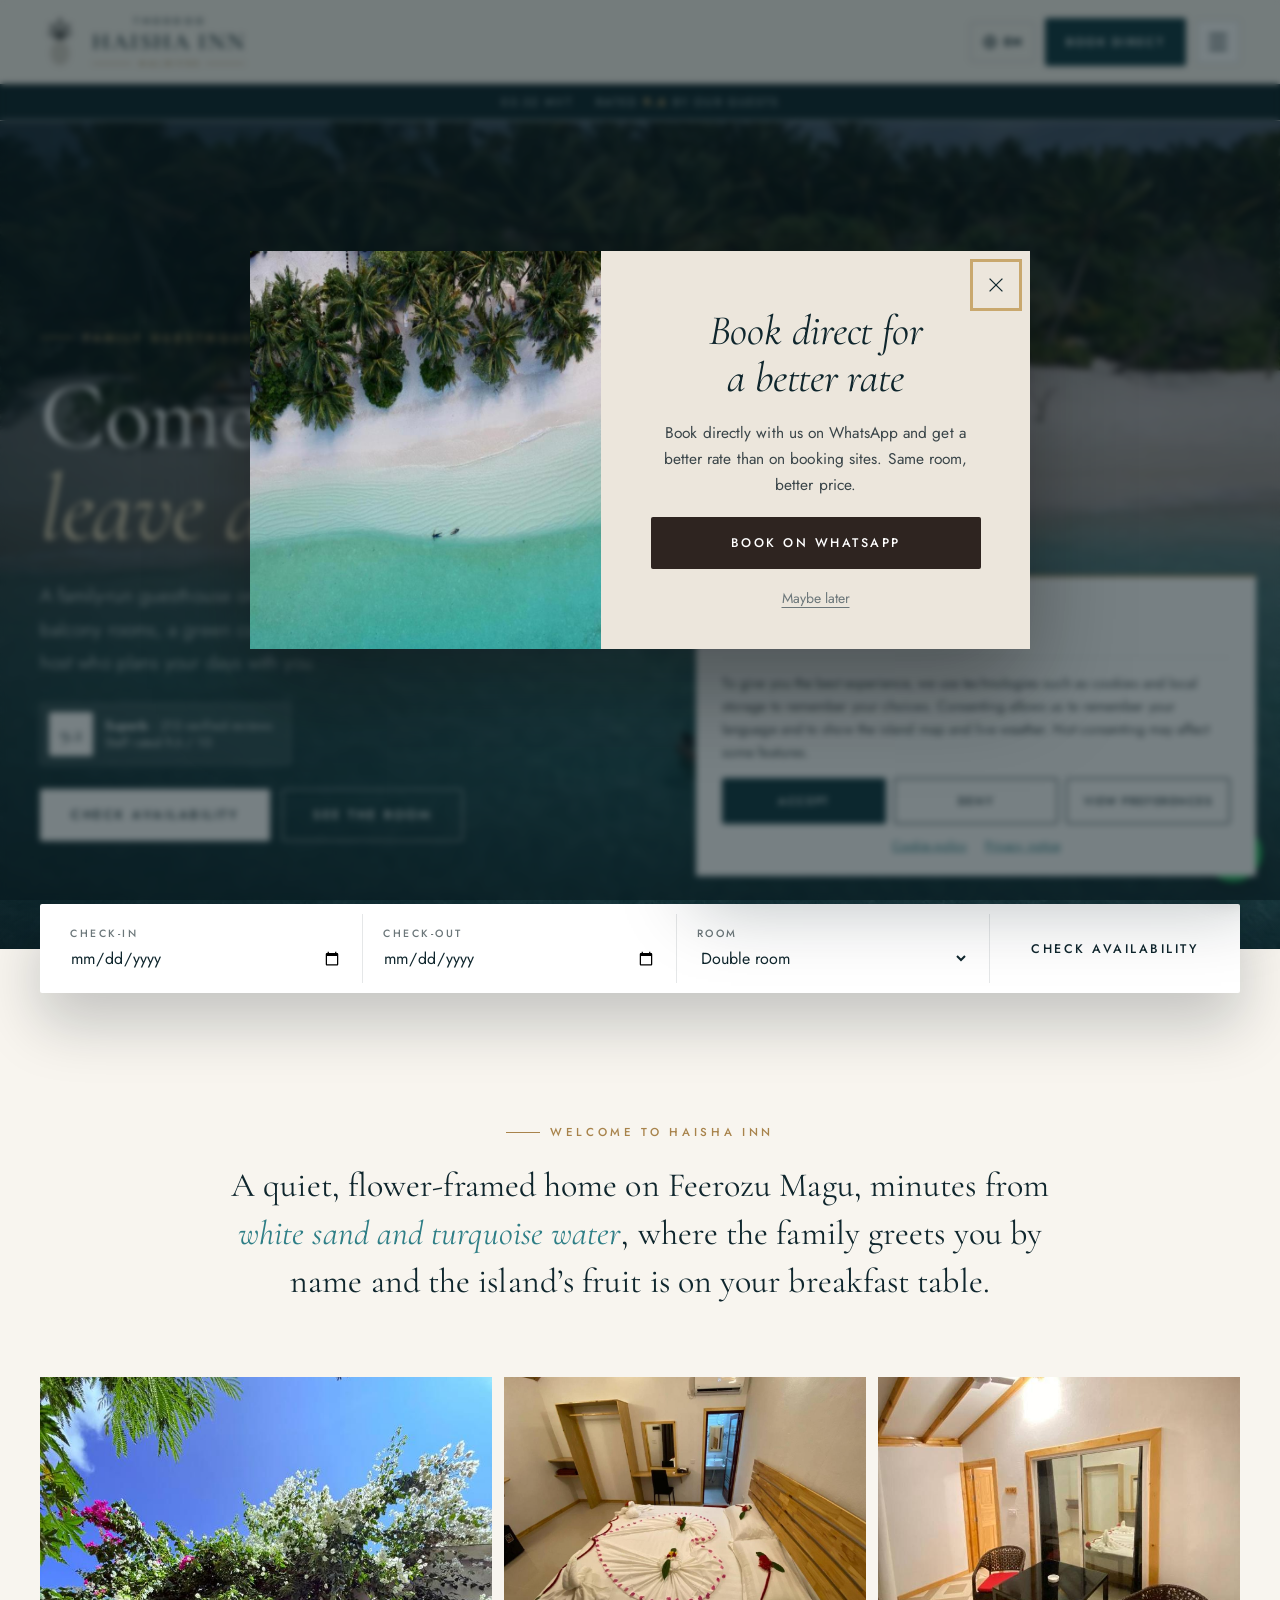
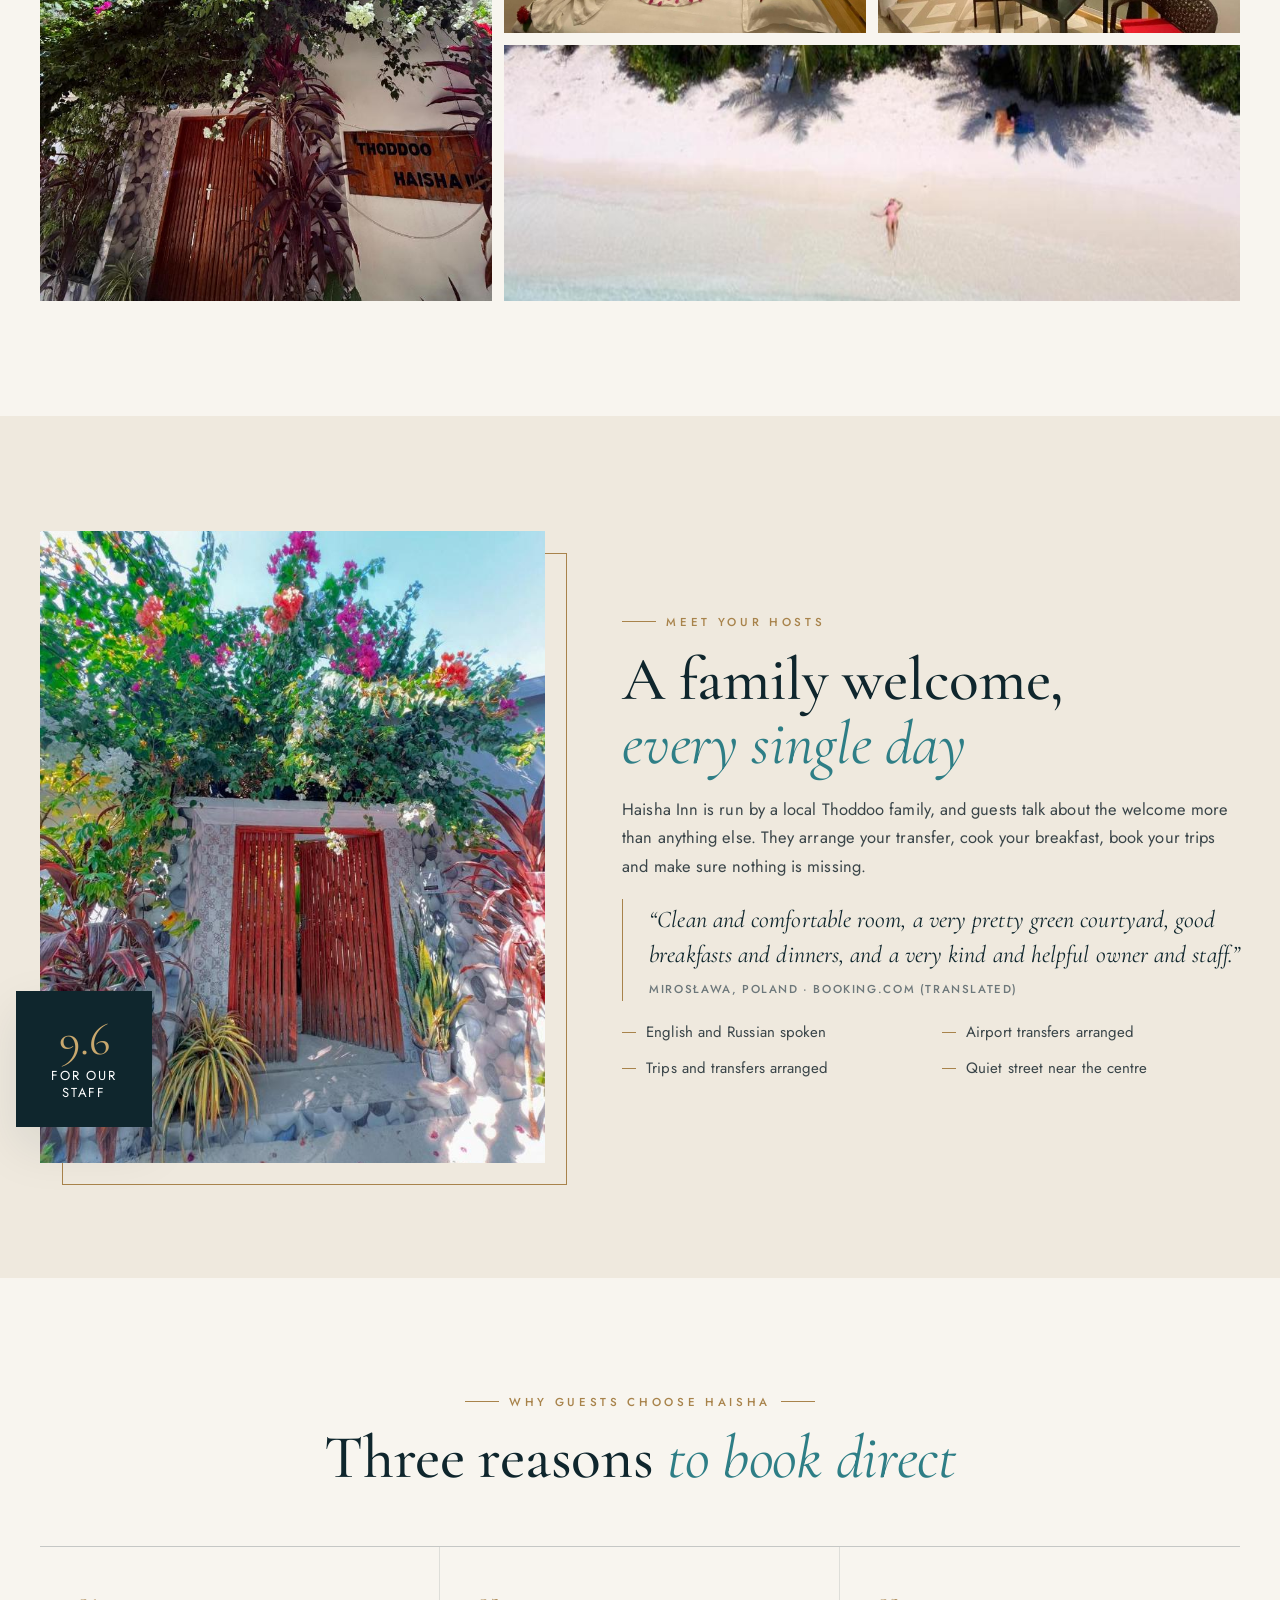
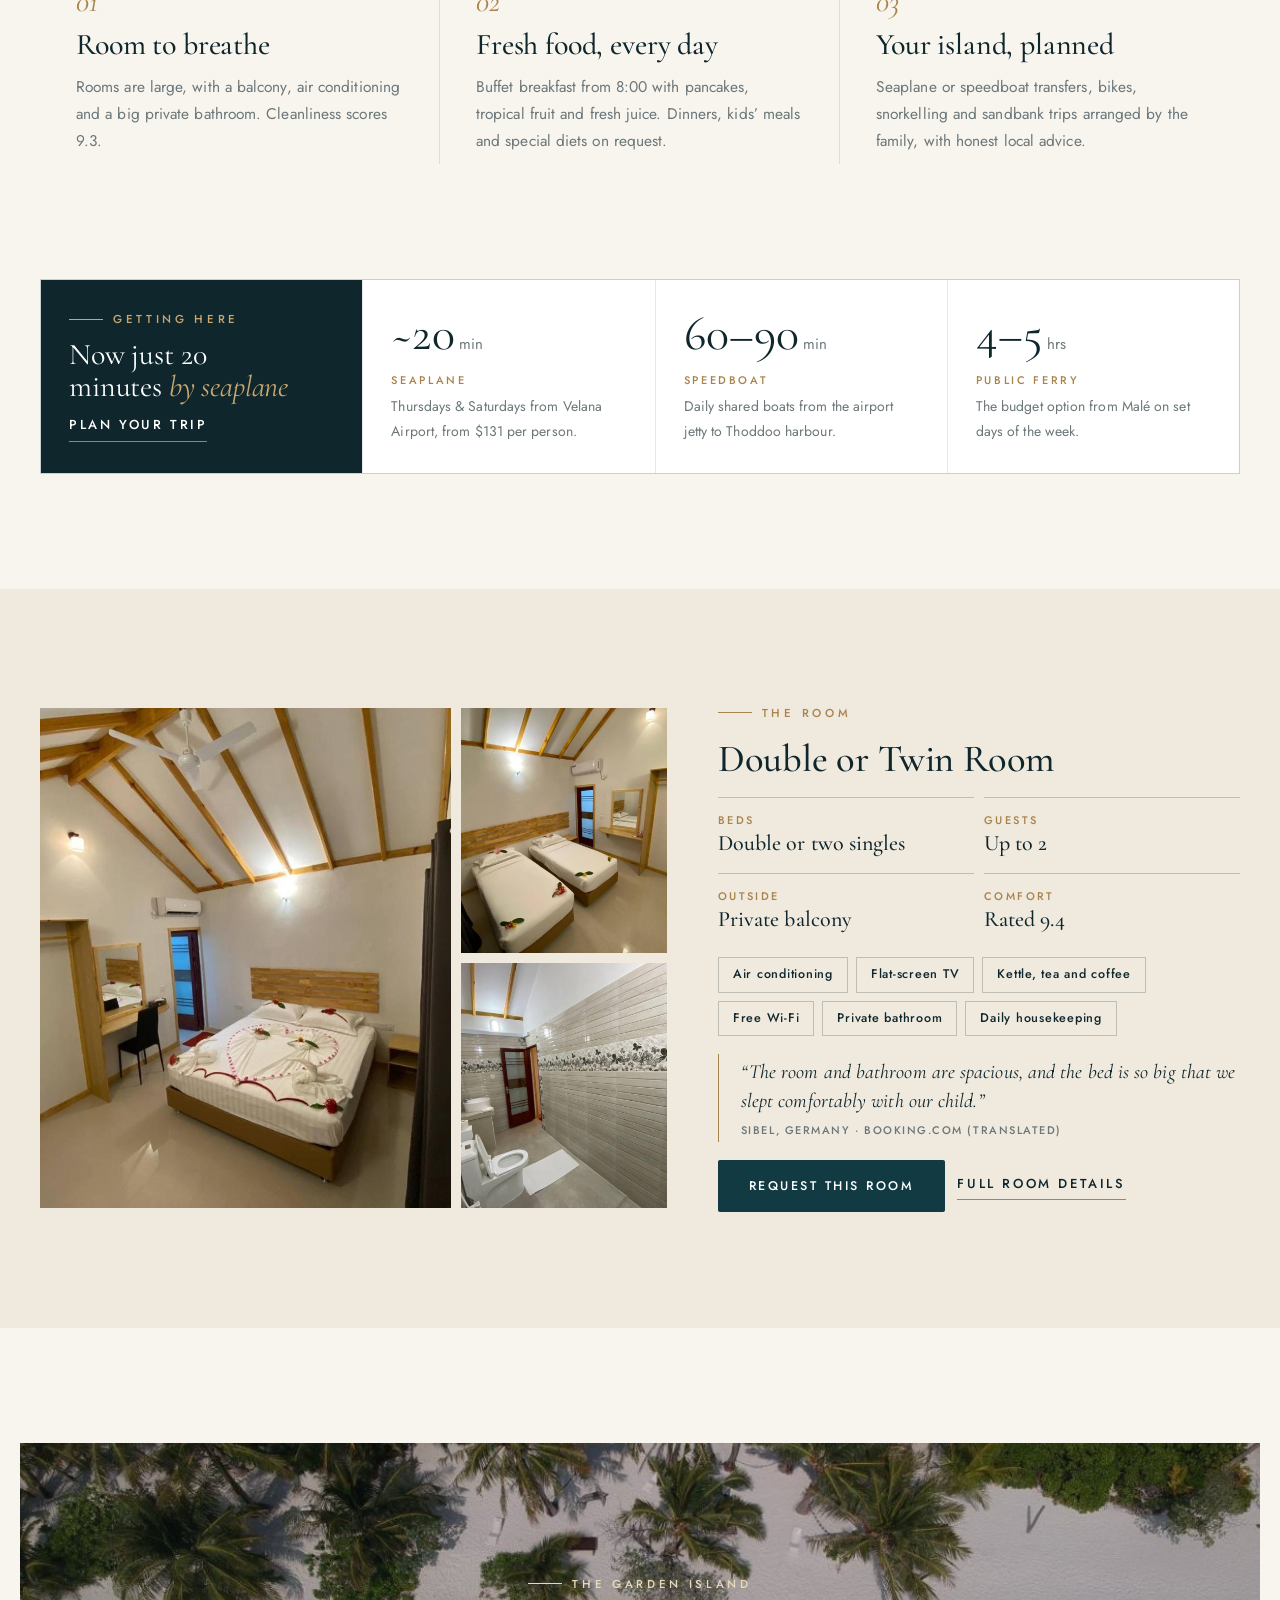
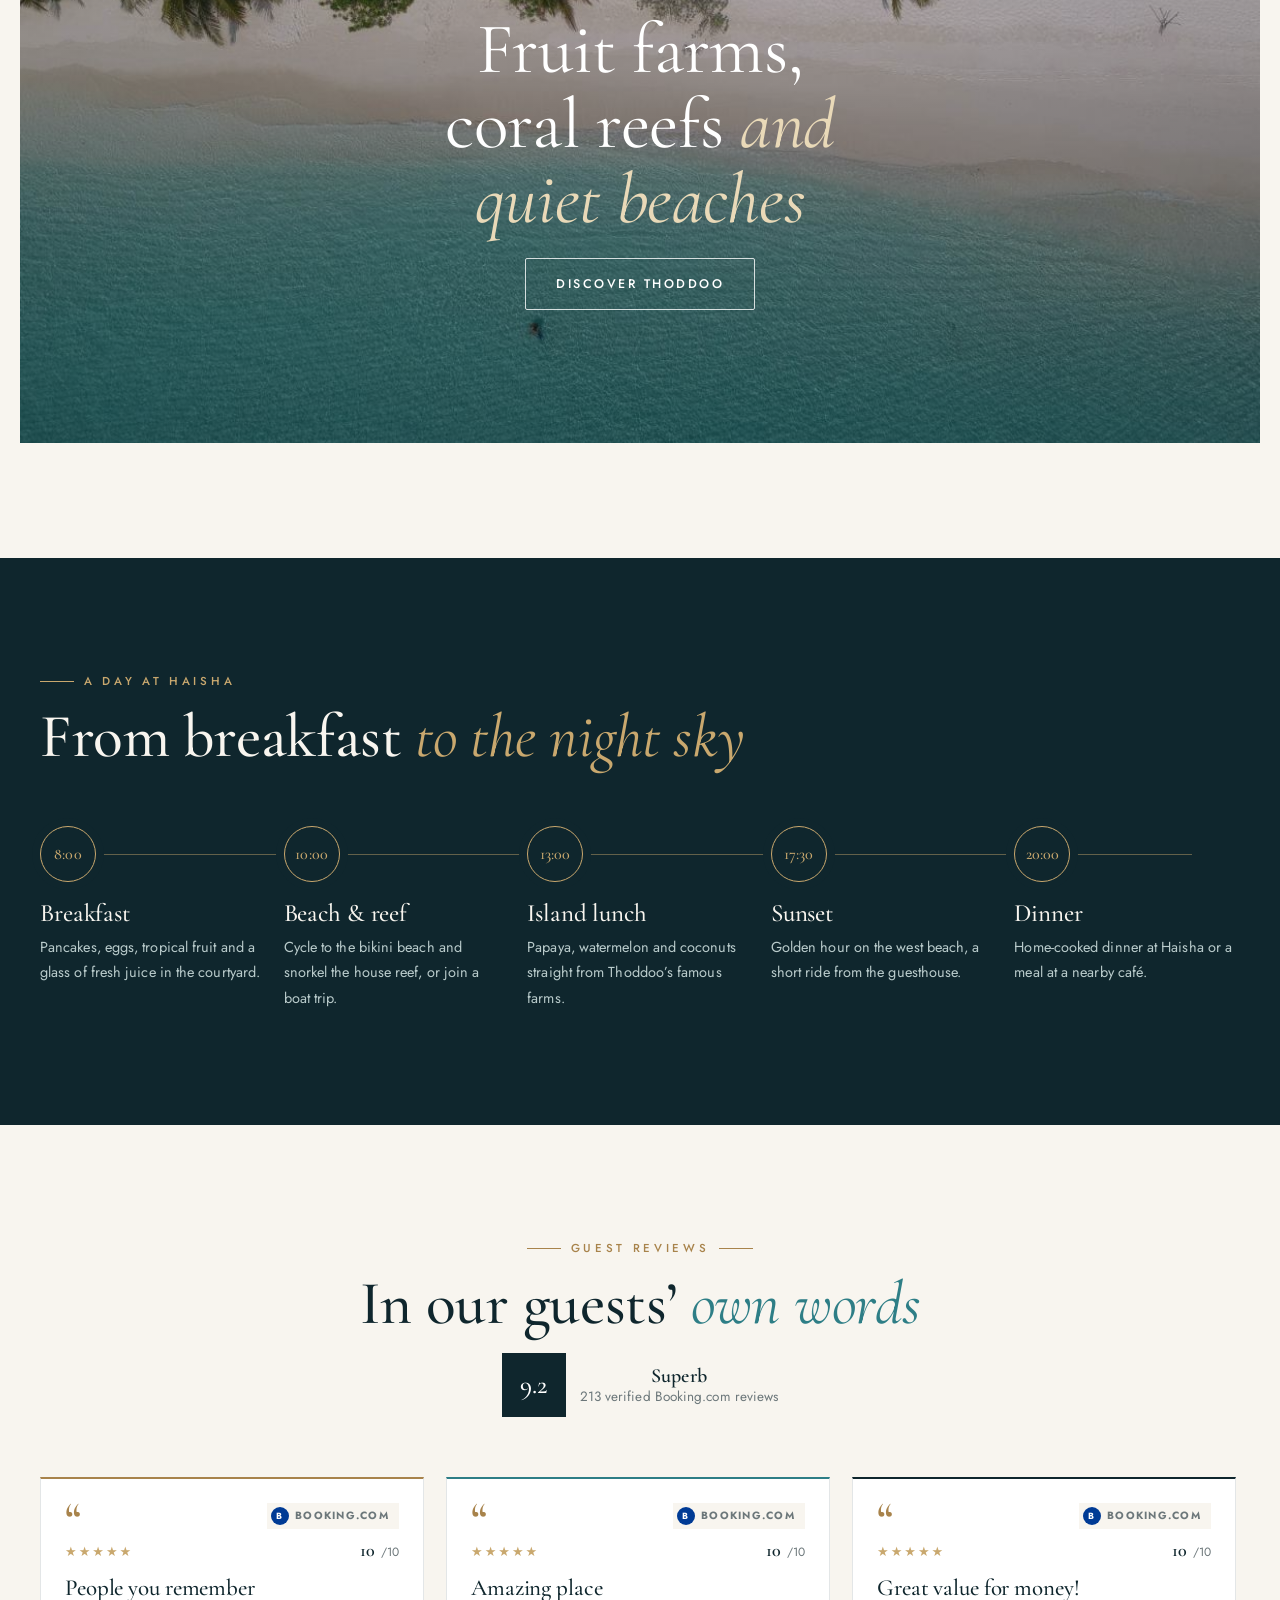
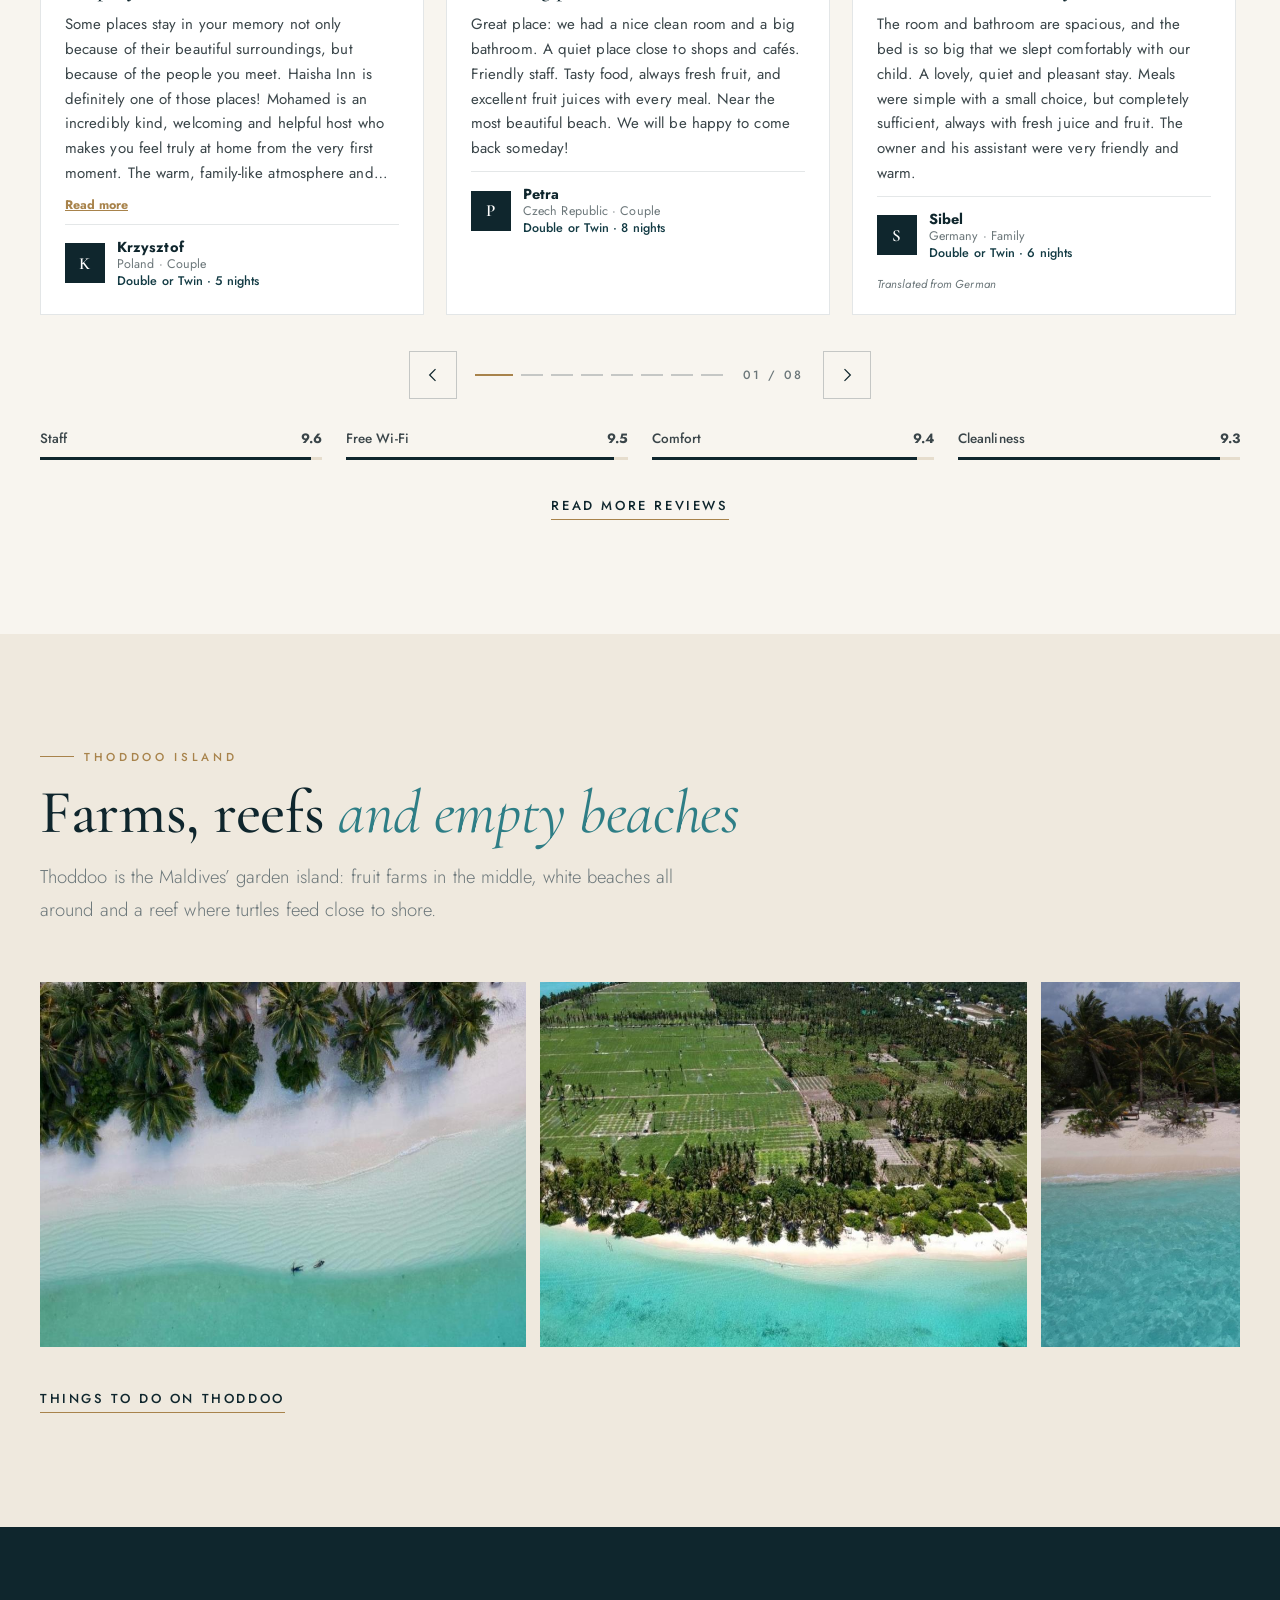
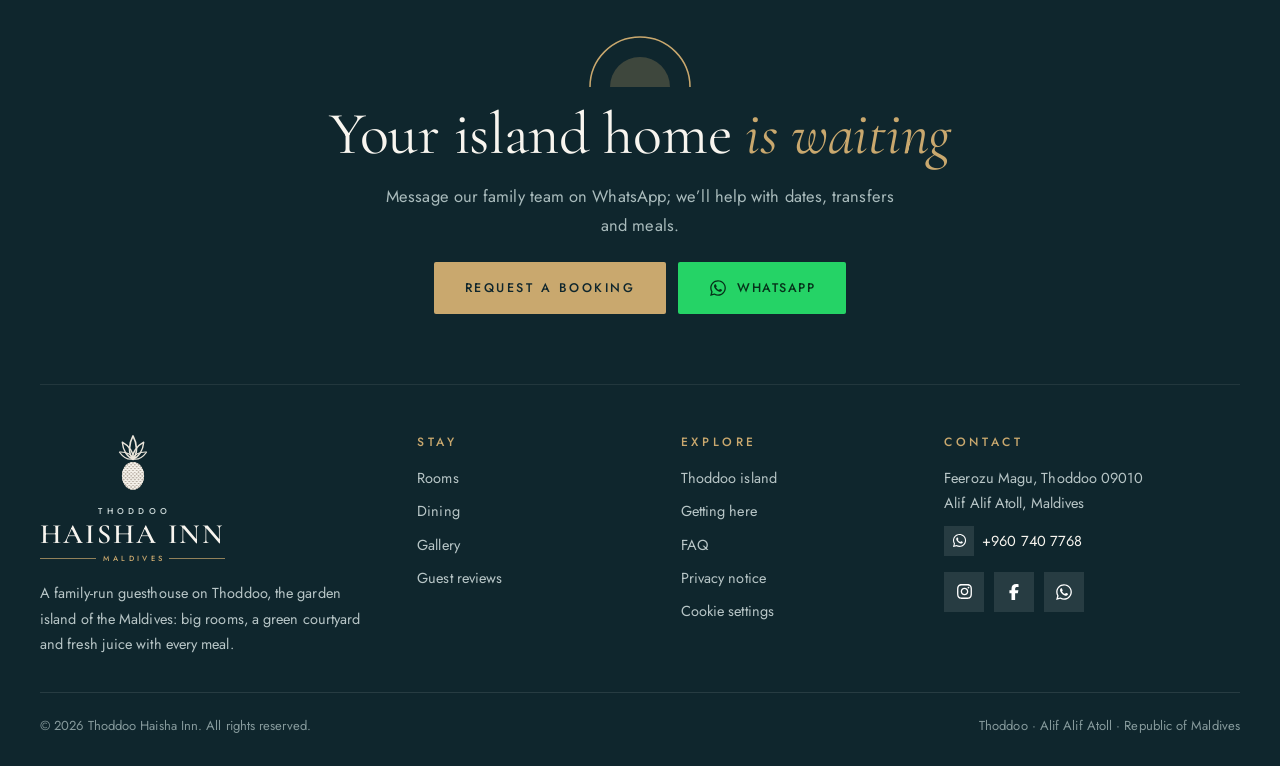
==== commit 3cb15368: "Point canonical URLs, sitemap and robots.txt at the renamed site address (haisha-inn-thoddoomaldives" ====
--- a/index.html
+++ b/index.html
@@ -11,15 +11,15 @@
 <meta property="og:site_name" content="Thoddoo Haisha Inn">
 <meta property="og:title" content="Thoddoo Haisha Inn | Family-Run Guesthouse on Thoddoo Island, Maldives">
 <meta property="og:description" content="Thoddoo Haisha Inn is a family-run guesthouse on Thoddoo, Maldives: spacious balcony rooms, a garden courtyard, breakfast with fresh juice and seaplane or speedboat transfers. Rated 9.2 by 213 guests. Book direct.">
-<meta property="og:image" content="https://vistadesign-wq.github.io/haisha-inn-thoddoo/assets/p14.jpg">
+<meta property="og:image" content="https://vistadesign-wq.github.io/haisha-inn-thoddoomaldives/assets/p14.jpg">
 <meta name="twitter:card" content="summary_large_image">
 <meta name="robots" content="index,follow,max-image-preview:large">
-<link rel="canonical" href="https://vistadesign-wq.github.io/haisha-inn-thoddoo/">
-<meta property="og:url" content="https://vistadesign-wq.github.io/haisha-inn-thoddoo/">
+<link rel="canonical" href="https://vistadesign-wq.github.io/haisha-inn-thoddoomaldives/">
+<meta property="og:url" content="https://vistadesign-wq.github.io/haisha-inn-thoddoomaldives/">
 <meta property="og:locale" content="en_GB">
 <meta name="twitter:title" content="Thoddoo Haisha Inn | Family-Run Guesthouse on Thoddoo Island, Maldives">
 <meta name="twitter:description" content="Thoddoo Haisha Inn is a family-run guesthouse on Thoddoo, Maldives: spacious balcony rooms, a garden courtyard, breakfast with fresh juice and seaplane or speedboat transfers. Rated 9.2 by 213 guests. Book direct.">
-<meta name="twitter:image" content="https://vistadesign-wq.github.io/haisha-inn-thoddoo/assets/p14.jpg">
+<meta name="twitter:image" content="https://vistadesign-wq.github.io/haisha-inn-thoddoomaldives/assets/p14.jpg">
 <meta name="geo.region" content="MV-02">
 <meta name="geo.placename" content="Thoddoo, Alif Alif Atoll, Maldives">
 <meta name="geo.position" content="4.436254;72.962651">
@@ -30,7 +30,7 @@
 <link rel="stylesheet" href="https://fonts.googleapis.com/css2?family=Cormorant+Garamond:ital,wght@0,400;0,500;0,600;1,400;1,500&family=Jost:wght@300;400;500;600;700&display=swap">
 <link rel="stylesheet" href="style.css">
 <script type="application/ld+json">
-{"@context":"https://schema.org","@graph":[{"@type":"Hotel","name":"Thoddoo Haisha Inn","description":"Family-run guesthouse on Thoddoo island, Alif Alif Atoll, Maldives, with spacious balcony rooms, a green courtyard, buffet breakfast with fresh juice, seaplane and speedboat transfers arranged, bike rental and a short walk to the bikini beach.","address":{"@type":"PostalAddress","streetAddress":"Feerozu Magu","addressLocality":"Thoddoo","postalCode":"09010","addressRegion":"Alif Alif Atoll","addressCountry":"MV"},"geo":{"@type":"GeoCoordinates","latitude":4.436254,"longitude":72.962651},"checkinTime":"08:30","checkoutTime":"12:00","petsAllowed":false,"availableLanguage":["English","Russian"],"amenityFeature":[{"@type":"LocationFeatureSpecification","name":"Free Wi-Fi","value":true},{"@type":"LocationFeatureSpecification","name":"Air conditioning","value":true},{"@type":"LocationFeatureSpecification","name":"Garden","value":true},{"@type":"LocationFeatureSpecification","name":"Airport shuttle","value":true},{"@type":"LocationFeatureSpecification","name":"Room service","value":true},{"@type":"LocationFeatureSpecification","name":"Shared kitchen","value":true},{"@type":"LocationFeatureSpecification","name":"Private beach area","value":true}],"aggregateRating":{"@type":"AggregateRating","ratingValue":"9.2","bestRating":"10","worstRating":"1","reviewCount":"213"},"telephone":"+960 740 7768","image":["https://vistadesign-wq.github.io/haisha-inn-thoddoo/assets/p01.jpg","https://vistadesign-wq.github.io/haisha-inn-thoddoo/assets/p02.jpg","https://vistadesign-wq.github.io/haisha-inn-thoddoo/assets/p12.jpg","https://vistadesign-wq.github.io/haisha-inn-thoddoo/assets/p14.jpg","https://vistadesign-wq.github.io/haisha-inn-thoddoo/assets/p17.jpg"],"@id":"https://vistadesign-wq.github.io/haisha-inn-thoddoo/#hotel","url":"https://vistadesign-wq.github.io/haisha-inn-thoddoo/","alternateName":["Haisha Inn Thoddoo","Haisha Inn","Thoddoo Haisha Inn Guesthouse"],"logo":"https://vistadesign-wq.github.io/haisha-inn-thoddoo/logo-mark.svg","sameAs":["https://www.instagram.com/thoddoo_haisha_inn/","https://www.facebook.com/100077276923639"],"hasMap":"https://www.google.com/maps?q=4.436254,72.962651","containedInPlace":{"@type":"Place","name":"Thoddoo, Alif Alif Atoll, Maldives"}},{"@type":"WebSite","@id":"https://vistadesign-wq.github.io/haisha-inn-thoddoo/#website","url":"https://vistadesign-wq.github.io/haisha-inn-thoddoo/","name":"Thoddoo Haisha Inn","inLanguage":"en","publisher":{"@id":"https://vistadesign-wq.github.io/haisha-inn-thoddoo/#hotel"}},{"@type":"WebPage","@id":"https://vistadesign-wq.github.io/haisha-inn-thoddoo/#webpage","url":"https://vistadesign-wq.github.io/haisha-inn-thoddoo/","name":"Thoddoo Haisha Inn | Family-Run Guesthouse on Thoddoo Island, Maldives","description":"Thoddoo Haisha Inn is a family-run guesthouse on Thoddoo, Maldives: spacious balcony rooms, a garden courtyard, breakfast with fresh juice and seaplane or speedboat transfers. Rated 9.2 by 213 guests. Book direct.","isPartOf":{"@id":"https://vistadesign-wq.github.io/haisha-inn-thoddoo/#website"},"about":{"@id":"https://vistadesign-wq.github.io/haisha-inn-thoddoo/#hotel"},"primaryImageOfPage":"https://vistadesign-wq.github.io/haisha-inn-thoddoo/assets/p14.jpg","inLanguage":"en"}]}
+{"@context":"https://schema.org","@graph":[{"@type":"Hotel","name":"Thoddoo Haisha Inn","description":"Family-run guesthouse on Thoddoo island, Alif Alif Atoll, Maldives, with spacious balcony rooms, a green courtyard, buffet breakfast with fresh juice, seaplane and speedboat transfers arranged, bike rental and a short walk to the bikini beach.","address":{"@type":"PostalAddress","streetAddress":"Feerozu Magu","addressLocality":"Thoddoo","postalCode":"09010","addressRegion":"Alif Alif Atoll","addressCountry":"MV"},"geo":{"@type":"GeoCoordinates","latitude":4.436254,"longitude":72.962651},"checkinTime":"08:30","checkoutTime":"12:00","petsAllowed":false,"availableLanguage":["English","Russian"],"amenityFeature":[{"@type":"LocationFeatureSpecification","name":"Free Wi-Fi","value":true},{"@type":"LocationFeatureSpecification","name":"Air conditioning","value":true},{"@type":"LocationFeatureSpecification","name":"Garden","value":true},{"@type":"LocationFeatureSpecification","name":"Airport shuttle","value":true},{"@type":"LocationFeatureSpecification","name":"Room service","value":true},{"@type":"LocationFeatureSpecification","name":"Shared kitchen","value":true},{"@type":"LocationFeatureSpecification","name":"Private beach area","value":true}],"aggregateRating":{"@type":"AggregateRating","ratingValue":"9.2","bestRating":"10","worstRating":"1","reviewCount":"213"},"telephone":"+960 740 7768","image":["https://vistadesign-wq.github.io/haisha-inn-thoddoomaldives/assets/p01.jpg","https://vistadesign-wq.github.io/haisha-inn-thoddoomaldives/assets/p02.jpg","https://vistadesign-wq.github.io/haisha-inn-thoddoomaldives/assets/p12.jpg","https://vistadesign-wq.github.io/haisha-inn-thoddoomaldives/assets/p14.jpg","https://vistadesign-wq.github.io/haisha-inn-thoddoomaldives/assets/p17.jpg"],"@id":"https://vistadesign-wq.github.io/haisha-inn-thoddoomaldives/#hotel","url":"https://vistadesign-wq.github.io/haisha-inn-thoddoomaldives/","alternateName":["Haisha Inn Thoddoo","Haisha Inn","Thoddoo Haisha Inn Guesthouse"],"logo":"https://vistadesign-wq.github.io/haisha-inn-thoddoomaldives/logo-mark.svg","sameAs":["https://www.instagram.com/thoddoo_haisha_inn/","https://www.facebook.com/100077276923639"],"hasMap":"https://www.google.com/maps?q=4.436254,72.962651","containedInPlace":{"@type":"Place","name":"Thoddoo, Alif Alif Atoll, Maldives"}},{"@type":"WebSite","@id":"https://vistadesign-wq.github.io/haisha-inn-thoddoomaldives/#website","url":"https://vistadesign-wq.github.io/haisha-inn-thoddoomaldives/","name":"Thoddoo Haisha Inn","inLanguage":"en","publisher":{"@id":"https://vistadesign-wq.github.io/haisha-inn-thoddoomaldives/#hotel"}},{"@type":"WebPage","@id":"https://vistadesign-wq.github.io/haisha-inn-thoddoomaldives/#webpage","url":"https://vistadesign-wq.github.io/haisha-inn-thoddoomaldives/","name":"Thoddoo Haisha Inn | Family-Run Guesthouse on Thoddoo Island, Maldives","description":"Thoddoo Haisha Inn is a family-run guesthouse on Thoddoo, Maldives: spacious balcony rooms, a garden courtyard, breakfast with fresh juice and seaplane or speedboat transfers. Rated 9.2 by 213 guests. Book direct.","isPartOf":{"@id":"https://vistadesign-wq.github.io/haisha-inn-thoddoomaldives/#website"},"about":{"@id":"https://vistadesign-wq.github.io/haisha-inn-thoddoomaldives/#hotel"},"primaryImageOfPage":"https://vistadesign-wq.github.io/haisha-inn-thoddoomaldives/assets/p14.jpg","inLanguage":"en"}]}
 </script>
 </head>
 <body data-page="home">
--- a/style.css
+++ b/style.css
@@ -742,3 +742,17 @@
 .ft .logo-t{align-items:center}
 .ft .logo-t .l2{justify-content:center}
 .bbar label span{display:block}
+
+
+/* reviews page header: two guesthouse photos side by side */
+.phero-duo{grid-column:2;grid-row:1;display:grid;grid-template-columns:1fr 1fr;gap:6px;height:clamp(420px,62vh,620px);background:var(--cocoa)}
+.phero-duo img{width:100%;height:100%;object-fit:cover}
+.phero-duo img:first-child{object-position:65% 60%}
+@media (max-width:900px){.phero-duo{grid-column:1;height:auto;aspect-ratio:4/3}}
+
+/* ---------- gallery: even grid of equal tiles (rows always line up) ---------- */
+.gal{columns:auto;display:grid;grid-template-columns:repeat(3,minmax(0,1fr));gap:14px}
+.gal button{margin:0;aspect-ratio:4/3;height:auto}
+.gal img{width:100%;height:100%;object-fit:cover;transition:transform .8s cubic-bezier(.2,.7,.2,1)}
+.gal button:hover img{transform:scale(1.04)}
+@media (max-width:860px){.gal{grid-template-columns:repeat(2,minmax(0,1fr));gap:10px}}
